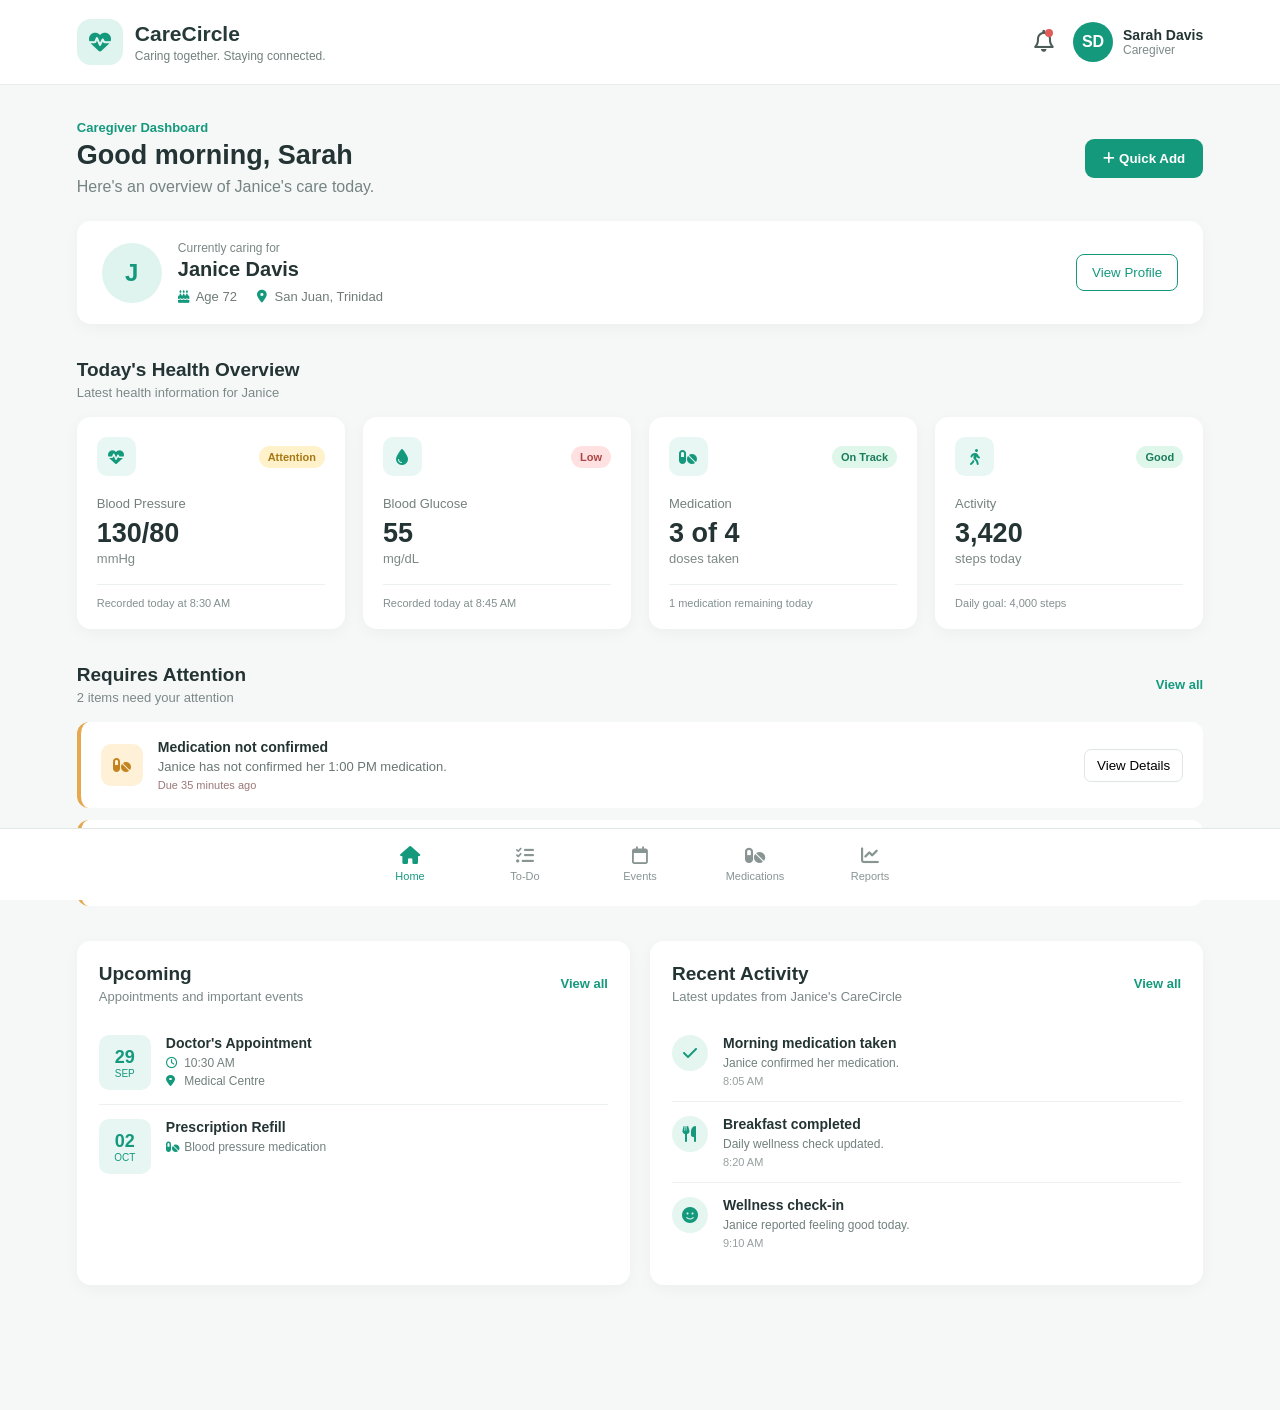
==== public/dashboard.html @ 8e0faa9b "Add CareCircle onboarding and dashboard page structure" ====
<!DOCTYPE html>
<html lang="en">

<head>
    <meta charset="UTF-8">
    <meta name="viewport" content="width=device-width, initial-scale=1.0">

    <title>CareCircle | Caregiver Dashboard</title>

    <link rel="stylesheet" href="style.css">

    <!-- Font Awesome Icons -->
    <link rel="stylesheet"
        href="https://cdnjs.cloudflare.com/ajax/libs/font-awesome/6.5.2/css/all.min.css">
</head>

<body>

    <!-- =========================
         HEADER
    ========================== -->
    <header class="top-header">

        <div class="brand">
            <div class="logo-icon">
                <i class="fa-solid fa-heart-pulse"></i>
            </div>

            <div>
                <h1>CareCircle</h1>
                <p>Caring together. Staying connected.</p>
            </div>
        </div>

        <div class="header-actions">

            <button class="notification-btn">
                <i class="fa-regular fa-bell"></i>
                <span class="notification-dot"></span>
            </button>

            <div class="caregiver-profile">
                <div class="avatar">SD</div>

                <div class="caregiver-text">
                    <strong>Sarah Davis</strong>
                    <span>Caregiver</span>
                </div>
            </div>

        </div>

    </header>


    <!-- =========================
         MAIN CONTENT
    ========================== -->
    <main class="dashboard-container">

        <!-- Welcome Section -->
        <section class="welcome-section">

            <div>
                <p class="small-heading">Caregiver Dashboard</p>

                <h2>Good morning, Sarah</h2>

                <p class="welcome-message">
                    Here's an overview of Janice's care today.
                </p>
            </div>

            <button class="quick-add-btn" id="quickAddBtn">
                <i class="fa-solid fa-plus"></i>
                Quick Add
            </button>

        </section>


        <!-- =========================
             PATIENT PROFILE
        ========================== -->
        <section class="patient-card">

            <div class="patient-information">

                <div class="patient-avatar">
                    J
                </div>

                <div>
                    <p class="label">Currently caring for</p>
                    <h3>Janice Davis</h3>

                    <div class="patient-details">
                        <span>
                            <i class="fa-solid fa-cake-candles"></i>
                            Age 72
                        </span>

                        <span>
                            <i class="fa-solid fa-location-dot"></i>
                            San Juan, Trinidad
                        </span>
                    </div>
                </div>

            </div>

            <button class="view-profile-btn">
                View Profile
            </button>

        </section>


        <!-- =========================
             HEALTH SUMMARY
        ========================== -->
        <section class="section-block">

            <div class="section-heading">
                <div>
                    <h3>Today's Health Overview</h3>
                    <p>Latest health information for Janice</p>
                </div>
            </div>

            <div class="health-grid">

                <!-- Blood Pressure -->
                <article class="health-card">

                    <div class="health-card-header">
                        <div class="icon-box">
                            <i class="fa-solid fa-heart-pulse"></i>
                        </div>

                        <span class="status-badge warning">
                            Attention
                        </span>
                    </div>

                    <p class="card-label">Blood Pressure</p>

                    <h4>130/80</h4>

                    <p class="measurement">
                        mmHg
                    </p>

                    <p class="card-footer">
                        Recorded today at 8:30 AM
                    </p>

                </article>


                <!-- Blood Glucose -->
                <article class="health-card">

                    <div class="health-card-header">
                        <div class="icon-box">
                            <i class="fa-solid fa-droplet"></i>
                        </div>

                        <span class="status-badge danger">
                            Low
                        </span>
                    </div>

                    <p class="card-label">Blood Glucose</p>

                    <h4>55</h4>

                    <p class="measurement">
                        mg/dL
                    </p>

                    <p class="card-footer">
                        Recorded today at 8:45 AM
                    </p>

                </article>


                <!-- Medication -->
                <article class="health-card">

                    <div class="health-card-header">
                        <div class="icon-box">
                            <i class="fa-solid fa-pills"></i>
                        </div>

                        <span class="status-badge success">
                            On Track
                        </span>
                    </div>

                    <p class="card-label">Medication</p>

                    <h4>3 of 4</h4>

                    <p class="measurement">
                        doses taken
                    </p>

                    <p class="card-footer">
                        1 medication remaining today
                    </p>

                </article>


                <!-- Activity -->
                <article class="health-card">

                    <div class="health-card-header">
                        <div class="icon-box">
                            <i class="fa-solid fa-person-walking"></i>
                        </div>

                        <span class="status-badge success">
                            Good
                        </span>
                    </div>

                    <p class="card-label">Activity</p>

                    <h4>3,420</h4>

                    <p class="measurement">
                        steps today
                    </p>

                    <p class="card-footer">
                        Daily goal: 4,000 steps
                    </p>

                </article>

            </div>

        </section>


        <!-- =========================
             ATTENTION SECTION
        ========================== -->
        <section class="section-block">

            <div class="section-heading">

                <div>
                    <h3>Requires Attention</h3>
                    <p>2 items need your attention</p>
                </div>

                <a href="todo.html">View all</a>

            </div>


            <div class="attention-list">

                <article class="attention-item">

                    <div class="attention-icon medication-alert">
                        <i class="fa-solid fa-pills"></i>
                    </div>

                    <div class="attention-content">

                        <h4>Medication not confirmed</h4>

                        <p>
                            Janice has not confirmed her 1:00 PM medication.
                        </p>

                        <span>Due 35 minutes ago</span>

                    </div>

                    <button class="details-btn">
                        View Details
                    </button>

                </article>


                <article class="attention-item">

                    <div class="attention-icon health-alert">
                        <i class="fa-solid fa-heart-pulse"></i>
                    </div>

                    <div class="attention-content">

                        <h4>Health reading requires review</h4>

                        <p>
                            A recent health measurement has been flagged for review.
                        </p>

                        <span>Recorded this morning</span>

                    </div>

                    <button class="details-btn">
                        Review
                    </button>

                </article>

            </div>

        </section>


        <!-- =========================
             TWO COLUMN SECTION
        ========================== -->
        <section class="dashboard-columns">

            <!-- Upcoming -->
            <div class="dashboard-panel">

                <div class="section-heading">

                    <div>
                        <h3>Upcoming</h3>
                        <p>Appointments and important events</p>
                    </div>

                    <a href="events.html">View all</a>

                </div>


                <div class="event">

                    <div class="event-date">
                        <strong>29</strong>
                        <span>SEP</span>
                    </div>

                    <div class="event-information">

                        <h4>Doctor's Appointment</h4>

                        <p>
                            <i class="fa-regular fa-clock"></i>
                            10:30 AM
                        </p>

                        <p>
                            <i class="fa-solid fa-location-dot"></i>
                            Medical Centre
                        </p>

                    </div>

                </div>


                <div class="event">

                    <div class="event-date">
                        <strong>02</strong>
                        <span>OCT</span>
                    </div>

                    <div class="event-information">

                        <h4>Prescription Refill</h4>

                        <p>
                            <i class="fa-solid fa-pills"></i>
                            Blood pressure medication
                        </p>

                    </div>

                </div>

            </div>


            <!-- Recent Activity -->
            <div class="dashboard-panel">

                <div class="section-heading">

                    <div>
                        <h3>Recent Activity</h3>
                        <p>Latest updates from Janice's CareCircle</p>
                    </div>

                    <a href="#">View all</a>

                </div>


                <div class="activity">

                    <div class="activity-icon">
                        <i class="fa-solid fa-check"></i>
                    </div>

                    <div>
                        <h4>Morning medication taken</h4>
                        <p>Janice confirmed her medication.</p>
                        <span>8:05 AM</span>
                    </div>

                </div>


                <div class="activity">

                    <div class="activity-icon">
                        <i class="fa-solid fa-utensils"></i>
                    </div>

                    <div>
                        <h4>Breakfast completed</h4>
                        <p>Daily wellness check updated.</p>
                        <span>8:20 AM</span>
                    </div>

                </div>


                <div class="activity">

                    <div class="activity-icon">
                        <i class="fa-solid fa-face-smile"></i>
                    </div>

                    <div>
                        <h4>Wellness check-in</h4>
                        <p>Janice reported feeling good today.</p>
                        <span>9:10 AM</span>
                    </div>

                </div>

            </div>

        </section>

    </main>


    <!-- =========================
         BOTTOM NAVIGATION
    ========================== -->
    <nav class="bottom-nav">

        <a href="index.html" class="active">
            <i class="fa-solid fa-house"></i>
            <span>Home</span>
        </a>

        <a href="todo.html">
            <i class="fa-solid fa-list-check"></i>
            <span>To-Do</span>
        </a>

        <a href="events.html">
            <i class="fa-regular fa-calendar"></i>
            <span>Events</span>
        </a>

        <a href="medications.html">
            <i class="fa-solid fa-pills"></i>
            <span>Medications</span>
        </a>

        <a href="reports.html">
            <i class="fa-solid fa-chart-line"></i>
            <span>Reports</span>
        </a>

    </nav>


    <script src="script.js"></script>

</body>

</html>
---- public/style.css ----
/* =========================
   GLOBAL
========================= */

* {
    margin: 0;
    padding: 0;
    box-sizing: border-box;
}

body {
    font-family: Arial, Helvetica, sans-serif;
    background: #f6f8f8;
    color: #243333;
    padding-bottom: 90px;
}

button,
a {
    font-family: inherit;
}

a {
    text-decoration: none;
}


/* =========================
   HEADER
========================= */

.top-header {
    background: white;
    border-bottom: 1px solid #e6ebeb;

    min-height: 85px;

    display: flex;
    justify-content: space-between;
    align-items: center;

    padding: 15px 6%;
}

.brand {
    display: flex;
    align-items: center;
    gap: 12px;
}

.logo-icon {
    width: 46px;
    height: 46px;

    border-radius: 14px;

    background: #dff4ef;
    color: #15997d;

    display: flex;
    align-items: center;
    justify-content: center;

    font-size: 22px;
}

.brand h1 {
    font-size: 21px;
    color: #263b39;
}

.brand p {
    color: #71807e;
    font-size: 12px;
    margin-top: 3px;
}

.header-actions {
    display: flex;
    align-items: center;
    gap: 20px;
}

.notification-btn {
    position: relative;

    border: none;
    background: transparent;

    font-size: 22px;
    color: #4d5b59;

    cursor: pointer;
}

.notification-dot {
    width: 8px;
    height: 8px;

    background: #e25b5b;

    border-radius: 50%;

    position: absolute;
    top: 0;
    right: 0;
}

.caregiver-profile {
    display: flex;
    align-items: center;
    gap: 10px;
}

.avatar {
    width: 40px;
    height: 40px;

    border-radius: 50%;

    background: #15997d;
    color: white;

    display: flex;
    justify-content: center;
    align-items: center;

    font-weight: bold;
}

.caregiver-text {
    display: flex;
    flex-direction: column;
}

.caregiver-text strong {
    font-size: 14px;
}

.caregiver-text span {
    font-size: 12px;
    color: #7c8a88;
}


/* =========================
   DASHBOARD
========================= */

.dashboard-container {
    width: 88%;
    max-width: 1200px;

    margin: 35px auto;
}

.welcome-section {
    display: flex;
    justify-content: space-between;
    align-items: center;

    margin-bottom: 25px;
}

.small-heading {
    color: #15997d;
    font-size: 13px;
    font-weight: bold;

    margin-bottom: 5px;
}

.welcome-section h2 {
    font-size: 27px;
    margin-bottom: 7px;
}

.welcome-message {
    color: #758381;
}

.quick-add-btn {
    border: none;

    background: #15997d;
    color: white;

    padding: 12px 18px;

    border-radius: 9px;

    font-weight: bold;

    cursor: pointer;
}

.quick-add-btn:hover {
    opacity: 0.9;
}


/* =========================
   PATIENT CARD
========================= */

.patient-card {
    background: white;

    padding: 20px 25px;

    border-radius: 14px;

    display: flex;
    justify-content: space-between;
    align-items: center;

    box-shadow: 0 4px 16px rgba(0, 0, 0, 0.04);

    margin-bottom: 35px;
}

.patient-information {
    display: flex;
    align-items: center;
    gap: 16px;
}

.patient-avatar {
    width: 60px;
    height: 60px;

    border-radius: 50%;

    background: #dff4ef;
    color: #15997d;

    display: flex;
    justify-content: center;
    align-items: center;

    font-size: 24px;
    font-weight: bold;
}

.label {
    color: #7a8886;
    font-size: 12px;
}

.patient-card h3 {
    font-size: 20px;
    margin: 3px 0 8px;
}

.patient-details {
    display: flex;
    gap: 20px;

    color: #6e7b79;
    font-size: 13px;
}

.patient-details i {
    color: #15997d;
    margin-right: 4px;
}

.view-profile-btn {
    border: 1px solid #15997d;
    background: white;
    color: #15997d;

    padding: 10px 15px;

    border-radius: 8px;

    cursor: pointer;
}


/* =========================
   SECTIONS
========================= */

.section-block {
    margin-bottom: 35px;
}

.section-heading {
    display: flex;
    justify-content: space-between;
    align-items: center;

    margin-bottom: 17px;
}

.section-heading h3 {
    font-size: 19px;
}

.section-heading p {
    color: #7b8887;
    font-size: 13px;

    margin-top: 4px;
}

.section-heading a {
    color: #15997d;
    font-size: 13px;
    font-weight: bold;
}


/* =========================
   HEALTH CARDS
========================= */

.health-grid {
    display: grid;
    grid-template-columns: repeat(4, 1fr);

    gap: 18px;
}

.health-card {
    background: white;

    border-radius: 14px;

    padding: 20px;

    box-shadow: 0 4px 16px rgba(0, 0, 0, 0.04);
}

.health-card-header {
    display: flex;
    justify-content: space-between;
    align-items: center;

    margin-bottom: 20px;
}

.icon-box {
    width: 39px;
    height: 39px;

    border-radius: 10px;

    display: flex;
    align-items: center;
    justify-content: center;

    background: #e8f7f3;
    color: #15997d;
}

.status-badge {
    font-size: 11px;
    font-weight: bold;

    border-radius: 50px;

    padding: 5px 9px;
}

.status-badge.success {
    color: #197c5a;
    background: #dff6eb;
}

.status-badge.warning {
    color: #a77813;
    background: #fff1c9;
}

.status-badge.danger {
    color: #ad4444;
    background: #ffe1e1;
}

.card-label {
    color: #73807e;
    font-size: 13px;
}

.health-card h4 {
    font-size: 27px;
    margin-top: 7px;
}

.measurement {
    font-size: 13px;
    color: #7c8987;
    margin-top: 2px;
}

.card-footer {
    border-top: 1px solid #edf0f0;

    margin-top: 18px;
    padding-top: 12px;

    font-size: 11px;
    color: #82908e;
}


/* =========================
   ATTENTION
========================= */

.attention-list {
    display: flex;
    flex-direction: column;
    gap: 12px;
}

.attention-item {
    background: white;

    padding: 17px 20px;

    border-radius: 12px;

    display: flex;
    align-items: center;

    gap: 15px;

    border-left: 4px solid #e6a84e;
}

.attention-icon {
    min-width: 42px;
    height: 42px;

    border-radius: 10px;

    display: flex;
    align-items: center;
    justify-content: center;
}

.medication-alert {
    background: #fff1d7;
    color: #c38420;
}

.health-alert {
    background: #ffe0e0;
    color: #ce5858;
}

.attention-content {
    flex: 1;
}

.attention-content h4 {
    font-size: 14px;
    margin-bottom: 4px;
}

.attention-content p {
    color: #687674;
    font-size: 13px;
}

.attention-content span {
    display: block;

    margin-top: 5px;

    color: #9b7777;
    font-size: 11px;
}

.details-btn {
    border: 1px solid #dfe5e4;

    background: white;

    padding: 8px 12px;

    border-radius: 7px;

    cursor: pointer;
}


/* =========================
   LOWER PANELS
========================= */

.dashboard-columns {
    display: grid;
    grid-template-columns: 1fr 1fr;

    gap: 20px;
}

.dashboard-panel {
    background: white;

    padding: 22px;

    border-radius: 14px;

    box-shadow: 0 4px 16px rgba(0, 0, 0, 0.04);
}

.event,
.activity {
    display: flex;
    gap: 15px;

    padding: 14px 0;

    border-bottom: 1px solid #edf0f0;
}

.event:last-child,
.activity:last-child {
    border-bottom: none;
}

.event-date {
    width: 52px;
    height: 55px;

    border-radius: 10px;

    background: #e7f6f2;
    color: #15997d;

    display: flex;
    flex-direction: column;
    align-items: center;
    justify-content: center;

    flex-shrink: 0;
}

.event-date strong {
    font-size: 18px;
}

.event-date span {
    font-size: 10px;
}

.event-information h4,
.activity h4 {
    font-size: 14px;
    margin-bottom: 5px;
}

.event-information p,
.activity p {
    color: #71807e;
    font-size: 12px;
    margin-top: 4px;
}

.event-information i {
    width: 15px;
    color: #15997d;
}

.activity-icon {
    width: 36px;
    height: 36px;

    border-radius: 50%;

    display: flex;
    justify-content: center;
    align-items: center;

    background: #e5f6f1;
    color: #15997d;

    flex-shrink: 0;
}

.activity span {
    display: block;

    font-size: 11px;

    margin-top: 5px;

    color: #96a09f;
}


/* =========================
   BOTTOM NAVIGATION
========================= */

.bottom-nav {
    position: fixed;

    bottom: 0;
    left: 0;

    width: 100%;

    height: 72px;

    background: white;

    display: flex;
    justify-content: center;

    gap: 50px;

    border-top: 1px solid #e2e8e7;

    z-index: 100;
}

.bottom-nav a {
    color: #899593;

    min-width: 65px;

    display: flex;
    flex-direction: column;
    align-items: center;
    justify-content: center;

    gap: 5px;

    font-size: 11px;
}

.bottom-nav a i {
    font-size: 18px;
}

.bottom-nav a.active {
    color: #15997d;
}


/* =========================
   RESPONSIVE DESIGN
========================= */

@media (max-width: 900px) {

    .health-grid {
        grid-template-columns: repeat(2, 1fr);
    }

    .dashboard-columns {
        grid-template-columns: 1fr;
    }

}


@media (max-width: 600px) {

    .dashboard-container {
        width: 92%;
    }

    .caregiver-text {
        display: none;
    }

    .brand p {
        display: none;
    }

    .welcome-section {
        align-items: flex-start;
        gap: 15px;
    }

    .welcome-section h2 {
        font-size: 22px;
    }

    .quick-add-btn {
        font-size: 12px;
    }

    .health-grid {
        grid-template-columns: 1fr;
    }

    .patient-card {
        align-items: flex-start;
        gap: 15px;
    }

    .patient-details {
        flex-direction: column;
        gap: 4px;
    }

    .view-profile-btn {
        display: none;
    }

    .attention-item {
        align-items: flex-start;
    }

    .details-btn {
        display: none;
    }

    .bottom-nav {
        gap: 4px;
        justify-content: space-around;
    }

}
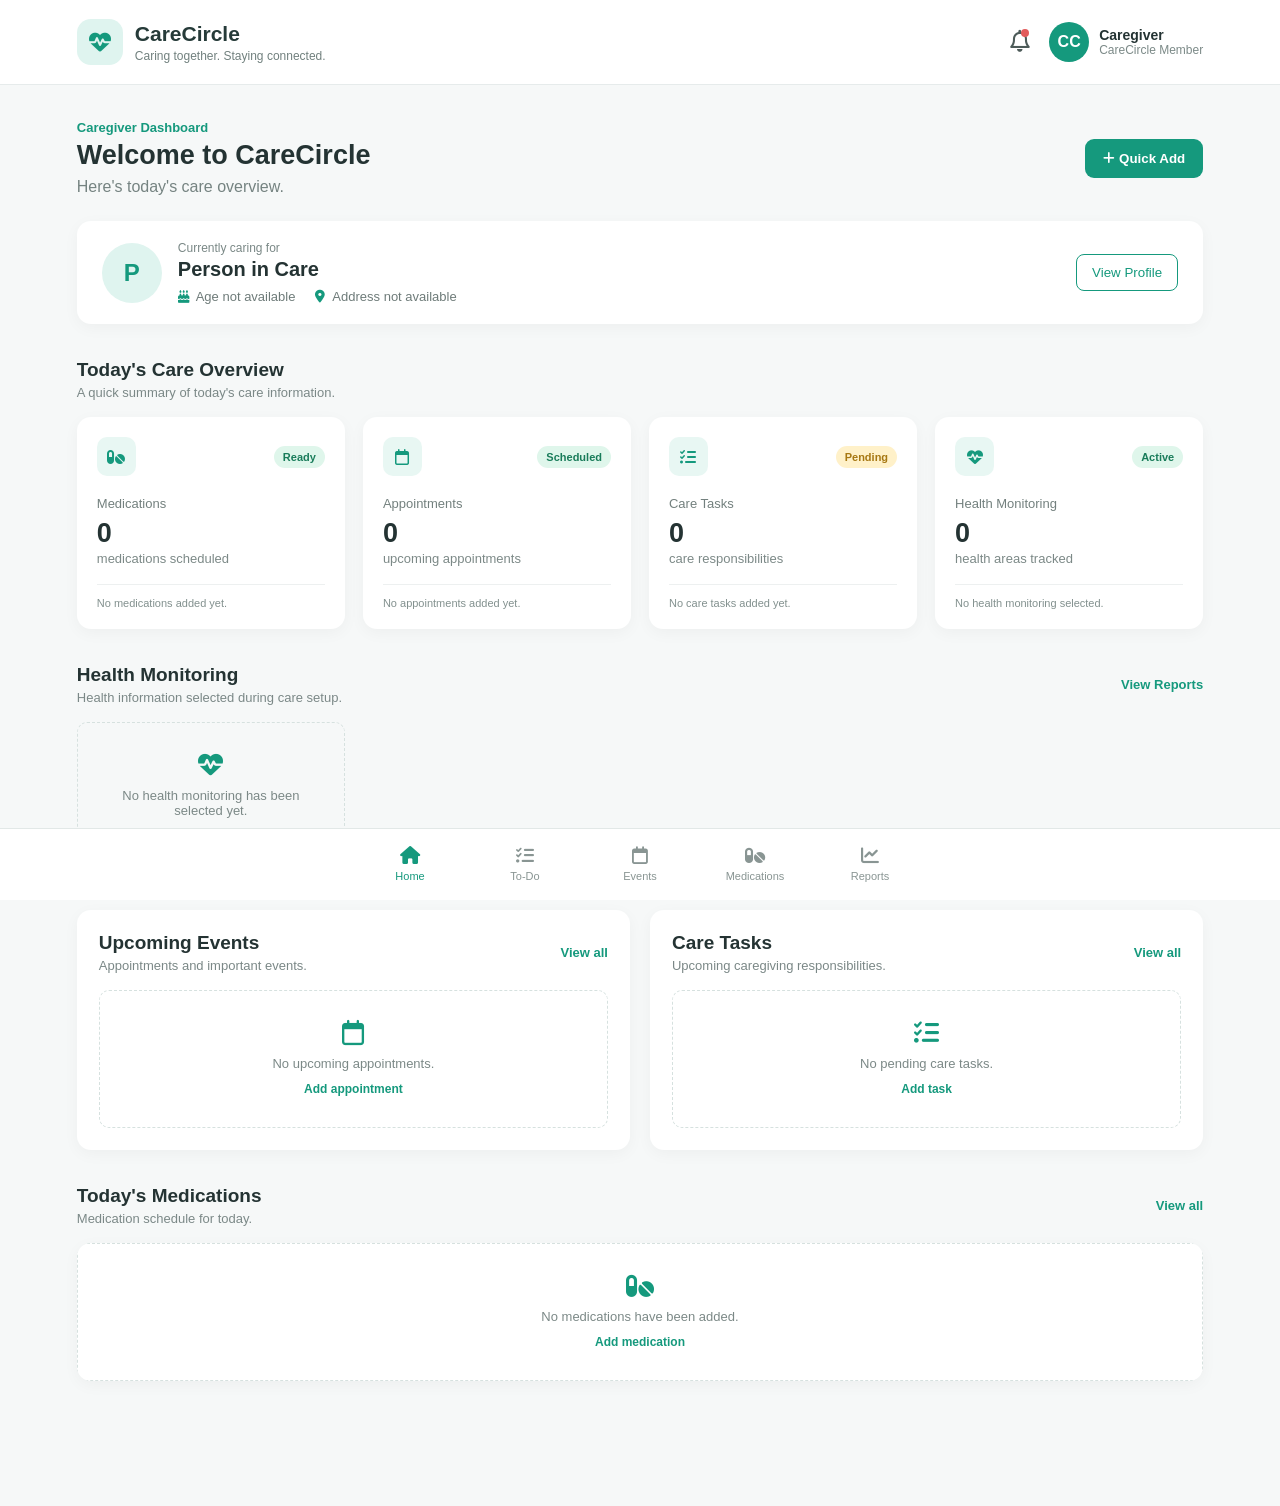
==== commit 188eef64: "Working CareCircle onboarding and dynamic dashboard" ====
--- a/public/dashboard.html
+++ b/public/dashboard.html
@@ -5,23 +5,25 @@
     <meta charset="UTF-8">
     <meta name="viewport" content="width=device-width, initial-scale=1.0">
 
-    <title>CareCircle | Caregiver Dashboard</title>
+    <title>CareCircle | Dashboard</title>
 
     <link rel="stylesheet" href="style.css">
 
-    <!-- Font Awesome Icons -->
     <link rel="stylesheet"
         href="https://cdnjs.cloudflare.com/ajax/libs/font-awesome/6.5.2/css/all.min.css">
 </head>
 
+
 <body>
 
-    <!-- =========================
+    <!-- ======================================
          HEADER
-    ========================== -->
+    ======================================= -->
+
     <header class="top-header">
 
         <div class="brand">
+
             <div class="logo-icon">
                 <i class="fa-solid fa-heart-pulse"></i>
             </div>
@@ -30,7 +32,9 @@
                 <h1>CareCircle</h1>
                 <p>Caring together. Staying connected.</p>
             </div>
+
         </div>
+
 
         <div class="header-actions">
 
@@ -39,13 +43,27 @@
                 <span class="notification-dot"></span>
             </button>
 
+
             <div class="caregiver-profile">
-                <div class="avatar">SD</div>
+
+                <div
+                    class="avatar"
+                    id="caregiverInitials">
+                    CC
+                </div>
 
                 <div class="caregiver-text">
-                    <strong>Sarah Davis</strong>
-                    <span>Caregiver</span>
-                </div>
+
+                    <strong id="headerCaregiverName">
+                        Caregiver
+                    </strong>
+
+                    <span id="headerRelationship">
+                        CareCircle Member
+                    </span>
+
+                </div>
+
             </div>
 
         </div>
@@ -53,440 +71,509 @@
     </header>
 
 
-    <!-- =========================
-         MAIN CONTENT
-    ========================== -->
+
+    <!-- ======================================
+         DASHBOARD
+    ======================================= -->
+
     <main class="dashboard-container">
 
-        <!-- Welcome Section -->
+
+        <!-- WELCOME -->
+
         <section class="welcome-section">
 
             <div>
-                <p class="small-heading">Caregiver Dashboard</p>
-
-                <h2>Good morning, Sarah</h2>
-
-                <p class="welcome-message">
-                    Here's an overview of Janice's care today.
+
+                <p class="small-heading">
+                    Caregiver Dashboard
                 </p>
-            </div>
-
-            <button class="quick-add-btn" id="quickAddBtn">
+
+                <h2 id="dashboardGreeting">
+                    Welcome to CareCircle
+                </h2>
+
+                <p
+                    class="welcome-message"
+                    id="dashboardMessage">
+                    Here's today's care overview.
+                </p>
+
+            </div>
+
+
+            <button
+                class="quick-add-btn"
+                id="quickAddBtn">
+
                 <i class="fa-solid fa-plus"></i>
                 Quick Add
+
             </button>
 
         </section>
 
 
-        <!-- =========================
-             PATIENT PROFILE
-        ========================== -->
+
+        <!-- ======================================
+             PERSON IN CARE
+        ======================================= -->
+
         <section class="patient-card">
 
             <div class="patient-information">
 
-                <div class="patient-avatar">
-                    J
-                </div>
+                <div
+                    class="patient-avatar"
+                    id="patientInitial">
+                    P
+                </div>
+
 
                 <div>
-                    <p class="label">Currently caring for</p>
-                    <h3>Janice Davis</h3>
+
+                    <p class="label">
+                        Currently caring for
+                    </p>
+
+                    <h3 id="dashboardPatientName">
+                        Person in Care
+                    </h3>
+
 
                     <div class="patient-details">
+
                         <span>
                             <i class="fa-solid fa-cake-candles"></i>
-                            Age 72
+
+                            <span id="patientAge">
+                                Age not available
+                            </span>
                         </span>
+
 
                         <span>
                             <i class="fa-solid fa-location-dot"></i>
-                            San Juan, Trinidad
+
+                            <span id="patientAddress">
+                                Address not available
+                            </span>
                         </span>
-                    </div>
-                </div>
-
-            </div>
-
-            <button class="view-profile-btn">
+
+                    </div>
+
+                </div>
+
+            </div>
+
+
+            <button
+                class="view-profile-btn"
+                id="viewPatientProfile">
+
                 View Profile
+
             </button>
 
         </section>
 
 
-        <!-- =========================
-             HEALTH SUMMARY
-        ========================== -->
+
+        <!-- ======================================
+             SUMMARY CARDS
+        ======================================= -->
+
         <section class="section-block">
 
             <div class="section-heading">
+
                 <div>
-                    <h3>Today's Health Overview</h3>
-                    <p>Latest health information for Janice</p>
-                </div>
-            </div>
+                    <h3>Today's Care Overview</h3>
+                    <p>
+                        A quick summary of today's care information.
+                    </p>
+                </div>
+
+            </div>
+
 
             <div class="health-grid">
 
-                <!-- Blood Pressure -->
+
+                <!-- MEDICATIONS -->
+
                 <article class="health-card">
 
                     <div class="health-card-header">
+
+                        <div class="icon-box">
+                            <i class="fa-solid fa-pills"></i>
+                        </div>
+
+                        <span
+                            class="status-badge success"
+                            id="medicationStatusBadge">
+                            Ready
+                        </span>
+
+                    </div>
+
+                    <p class="card-label">
+                        Medications
+                    </p>
+
+                    <h4 id="medicationCount">
+                        0
+                    </h4>
+
+                    <p class="measurement">
+                        medications scheduled
+                    </p>
+
+                    <p
+                        class="card-footer"
+                        id="medicationSummary">
+                        No medications added yet.
+                    </p>
+
+                </article>
+
+
+
+                <!-- APPOINTMENTS -->
+
+                <article class="health-card">
+
+                    <div class="health-card-header">
+
+                        <div class="icon-box">
+                            <i class="fa-regular fa-calendar"></i>
+                        </div>
+
+                        <span class="status-badge success">
+                            Scheduled
+                        </span>
+
+                    </div>
+
+                    <p class="card-label">
+                        Appointments
+                    </p>
+
+                    <h4 id="appointmentCount">
+                        0
+                    </h4>
+
+                    <p class="measurement">
+                        upcoming appointments
+                    </p>
+
+                    <p
+                        class="card-footer"
+                        id="appointmentSummary">
+                        No appointments added yet.
+                    </p>
+
+                </article>
+
+
+
+                <!-- CARE TASKS -->
+
+                <article class="health-card">
+
+                    <div class="health-card-header">
+
+                        <div class="icon-box">
+                            <i class="fa-solid fa-list-check"></i>
+                        </div>
+
+                        <span
+                            class="status-badge warning"
+                            id="taskStatusBadge">
+                            Pending
+                        </span>
+
+                    </div>
+
+                    <p class="card-label">
+                        Care Tasks
+                    </p>
+
+                    <h4 id="taskCount">
+                        0
+                    </h4>
+
+                    <p class="measurement">
+                        care responsibilities
+                    </p>
+
+                    <p
+                        class="card-footer"
+                        id="taskSummary">
+                        No care tasks added yet.
+                    </p>
+
+                </article>
+
+
+
+                <!-- HEALTH MONITORING -->
+
+                <article class="health-card">
+
+                    <div class="health-card-header">
+
                         <div class="icon-box">
                             <i class="fa-solid fa-heart-pulse"></i>
                         </div>
 
-                        <span class="status-badge warning">
-                            Attention
+                        <span class="status-badge success">
+                            Active
                         </span>
-                    </div>
-
-                    <p class="card-label">Blood Pressure</p>
-
-                    <h4>130/80</h4>
+
+                    </div>
+
+                    <p class="card-label">
+                        Health Monitoring
+                    </p>
+
+                    <h4 id="healthMetricCount">
+                        0
+                    </h4>
 
                     <p class="measurement">
-                        mmHg
-                    </p>
-
-                    <p class="card-footer">
-                        Recorded today at 8:30 AM
+                        health areas tracked
+                    </p>
+
+                    <p
+                        class="card-footer"
+                        id="healthMetricSummary">
+                        No monitoring selected.
                     </p>
 
                 </article>
 
-
-                <!-- Blood Glucose -->
-                <article class="health-card">
-
-                    <div class="health-card-header">
-                        <div class="icon-box">
-                            <i class="fa-solid fa-droplet"></i>
-                        </div>
-
-                        <span class="status-badge danger">
-                            Low
-                        </span>
-                    </div>
-
-                    <p class="card-label">Blood Glucose</p>
-
-                    <h4>55</h4>
-
-                    <p class="measurement">
-                        mg/dL
-                    </p>
-
-                    <p class="card-footer">
-                        Recorded today at 8:45 AM
-                    </p>
-
-                </article>
-
-
-                <!-- Medication -->
-                <article class="health-card">
-
-                    <div class="health-card-header">
-                        <div class="icon-box">
-                            <i class="fa-solid fa-pills"></i>
-                        </div>
-
-                        <span class="status-badge success">
-                            On Track
-                        </span>
-                    </div>
-
-                    <p class="card-label">Medication</p>
-
-                    <h4>3 of 4</h4>
-
-                    <p class="measurement">
-                        doses taken
-                    </p>
-
-                    <p class="card-footer">
-                        1 medication remaining today
-                    </p>
-
-                </article>
-
-
-                <!-- Activity -->
-                <article class="health-card">
-
-                    <div class="health-card-header">
-                        <div class="icon-box">
-                            <i class="fa-solid fa-person-walking"></i>
-                        </div>
-
-                        <span class="status-badge success">
-                            Good
-                        </span>
-                    </div>
-
-                    <p class="card-label">Activity</p>
-
-                    <h4>3,420</h4>
-
-                    <p class="measurement">
-                        steps today
-                    </p>
-
-                    <p class="card-footer">
-                        Daily goal: 4,000 steps
-                    </p>
-
-                </article>
-
             </div>
 
         </section>
 
 
-        <!-- =========================
-             ATTENTION SECTION
-        ========================== -->
+
+        <!-- ======================================
+             HEALTH MONITORING CARDS
+        ======================================= -->
+
         <section class="section-block">
 
             <div class="section-heading">
 
                 <div>
-                    <h3>Requires Attention</h3>
-                    <p>2 items need your attention</p>
-                </div>
-
-                <a href="todo.html">View all</a>
-
-            </div>
-
-
-            <div class="attention-list">
-
-                <article class="attention-item">
-
-                    <div class="attention-icon medication-alert">
-                        <i class="fa-solid fa-pills"></i>
-                    </div>
-
-                    <div class="attention-content">
-
-                        <h4>Medication not confirmed</h4>
+                    <h3>Health Monitoring</h3>
+
+                    <p>
+                        Health information selected during care setup.
+                    </p>
+                </div>
+
+                <a href="reports.html">
+                    View Reports
+                </a>
+
+            </div>
+
+
+            <div
+                class="health-grid"
+                id="healthMonitoringCards">
+
+                <!-- Created using JavaScript -->
+
+            </div>
+
+        </section>
+
+
+
+        <!-- ======================================
+             UPCOMING + TASKS
+        ======================================= -->
+
+        <section class="dashboard-columns">
+
+
+            <!-- UPCOMING APPOINTMENTS -->
+
+            <div class="dashboard-panel">
+
+                <div class="section-heading">
+
+                    <div>
+                        <h3>Upcoming Events</h3>
 
                         <p>
-                            Janice has not confirmed her 1:00 PM medication.
+                            Appointments and important events.
                         </p>
-
-                        <span>Due 35 minutes ago</span>
-
-                    </div>
-
-                    <button class="details-btn">
-                        View Details
-                    </button>
-
-                </article>
-
-
-                <article class="attention-item">
-
-                    <div class="attention-icon health-alert">
-                        <i class="fa-solid fa-heart-pulse"></i>
-                    </div>
-
-                    <div class="attention-content">
-
-                        <h4>Health reading requires review</h4>
+                    </div>
+
+
+                    <a href="events.html">
+                        View all
+                    </a>
+
+                </div>
+
+
+                <div id="dashboardAppointments">
+
+                    <!-- Generated by JavaScript -->
+
+                </div>
+
+            </div>
+
+
+
+            <!-- CARE TASKS -->
+
+            <div class="dashboard-panel">
+
+                <div class="section-heading">
+
+                    <div>
+                        <h3>Care Tasks</h3>
 
                         <p>
-                            A recent health measurement has been flagged for review.
+                            Upcoming caregiving responsibilities.
                         </p>
-
-                        <span>Recorded this morning</span>
-
-                    </div>
-
-                    <button class="details-btn">
-                        Review
-                    </button>
-
-                </article>
+                    </div>
+
+
+                    <a href="todo.html">
+                        View all
+                    </a>
+
+                </div>
+
+
+                <div id="dashboardTasks">
+
+                    <!-- Generated by JavaScript -->
+
+                </div>
 
             </div>
 
         </section>
 
 
-        <!-- =========================
-             TWO COLUMN SECTION
-        ========================== -->
-        <section class="dashboard-columns">
-
-            <!-- Upcoming -->
-            <div class="dashboard-panel">
-
-                <div class="section-heading">
-
-                    <div>
-                        <h3>Upcoming</h3>
-                        <p>Appointments and important events</p>
-                    </div>
-
-                    <a href="events.html">View all</a>
-
-                </div>
-
-
-                <div class="event">
-
-                    <div class="event-date">
-                        <strong>29</strong>
-                        <span>SEP</span>
-                    </div>
-
-                    <div class="event-information">
-
-                        <h4>Doctor's Appointment</h4>
-
-                        <p>
-                            <i class="fa-regular fa-clock"></i>
-                            10:30 AM
-                        </p>
-
-                        <p>
-                            <i class="fa-solid fa-location-dot"></i>
-                            Medical Centre
-                        </p>
-
-                    </div>
-
-                </div>
-
-
-                <div class="event">
-
-                    <div class="event-date">
-                        <strong>02</strong>
-                        <span>OCT</span>
-                    </div>
-
-                    <div class="event-information">
-
-                        <h4>Prescription Refill</h4>
-
-                        <p>
-                            <i class="fa-solid fa-pills"></i>
-                            Blood pressure medication
-                        </p>
-
-                    </div>
-
-                </div>
-
-            </div>
-
-
-            <!-- Recent Activity -->
-            <div class="dashboard-panel">
-
-                <div class="section-heading">
-
-                    <div>
-                        <h3>Recent Activity</h3>
-                        <p>Latest updates from Janice's CareCircle</p>
-                    </div>
-
-                    <a href="#">View all</a>
-
-                </div>
-
-
-                <div class="activity">
-
-                    <div class="activity-icon">
-                        <i class="fa-solid fa-check"></i>
-                    </div>
-
-                    <div>
-                        <h4>Morning medication taken</h4>
-                        <p>Janice confirmed her medication.</p>
-                        <span>8:05 AM</span>
-                    </div>
-
-                </div>
-
-
-                <div class="activity">
-
-                    <div class="activity-icon">
-                        <i class="fa-solid fa-utensils"></i>
-                    </div>
-
-                    <div>
-                        <h4>Breakfast completed</h4>
-                        <p>Daily wellness check updated.</p>
-                        <span>8:20 AM</span>
-                    </div>
-
-                </div>
-
-
-                <div class="activity">
-
-                    <div class="activity-icon">
-                        <i class="fa-solid fa-face-smile"></i>
-                    </div>
-
-                    <div>
-                        <h4>Wellness check-in</h4>
-                        <p>Janice reported feeling good today.</p>
-                        <span>9:10 AM</span>
-                    </div>
-
-                </div>
+
+        <!-- ======================================
+             MEDICATIONS
+        ======================================= -->
+
+        <section class="section-block dashboard-medication-section">
+
+            <div class="section-heading">
+
+                <div>
+                    <h3>Today's Medications</h3>
+
+                    <p>
+                        Medication schedule for today.
+                    </p>
+                </div>
+
+
+                <a href="medications.html">
+                    View all
+                </a>
+
+            </div>
+
+
+            <div
+                class="dashboard-medication-list"
+                id="dashboardMedicationList">
+
+                <!-- Generated through JavaScript -->
 
             </div>
 
         </section>
 
+
+
     </main>
 
 
-    <!-- =========================
-         BOTTOM NAVIGATION
-    ========================== -->
+
+    <!-- ======================================
+         NAVIGATION
+    ======================================= -->
+
     <nav class="bottom-nav">
 
-        <a href="index.html" class="active">
+        <a
+            href="dashboard.html"
+            class="active">
+
             <i class="fa-solid fa-house"></i>
-            <span>Home</span>
+
+            <span>
+                Home
+            </span>
+
         </a>
 
+
         <a href="todo.html">
+
             <i class="fa-solid fa-list-check"></i>
-            <span>To-Do</span>
+
+            <span>
+                To-Do
+            </span>
+
         </a>
 
+
         <a href="events.html">
+
             <i class="fa-regular fa-calendar"></i>
-            <span>Events</span>
+
+            <span>
+                Events
+            </span>
+
         </a>
 
+
         <a href="medications.html">
+
             <i class="fa-solid fa-pills"></i>
-            <span>Medications</span>
+
+            <span>
+                Medications
+            </span>
+
         </a>
 
+
         <a href="reports.html">
+
             <i class="fa-solid fa-chart-line"></i>
-            <span>Reports</span>
+
+            <span>
+                Reports
+            </span>
+
         </a>
 
     </nav>
 
 
+
     <script src="script.js"></script>
 
 </body>
--- a/public/style.css
+++ b/public/style.css
@@ -719,4 +719,930 @@
         justify-content: space-around;
     }
 
+}
+/* =========================================
+   ACCOUNT / ONBOARDING SETUP
+========================================= */
+
+.setup-body {
+    min-height: 100vh;
+    background: #f4f8f7;
+    padding: 0;
+}
+
+.setup-container {
+    width: 92%;
+    max-width: 750px;
+
+    margin: 0 auto;
+
+    padding: 45px 0 80px;
+}
+
+.setup-logo {
+    display: flex;
+    justify-content: center;
+    align-items: center;
+
+    gap: 12px;
+
+    margin-bottom: 40px;
+}
+
+.setup-logo h1 {
+    font-size: 24px;
+    color: #263b39;
+}
+
+.setup-logo p {
+    font-size: 12px;
+    color: #71807e;
+}
+
+
+/* Progress */
+
+.setup-progress {
+    display: flex;
+    align-items: flex-start;
+    justify-content: center;
+
+    margin-bottom: 35px;
+}
+
+.progress-step {
+    text-align: center;
+    width: 100px;
+}
+
+.progress-step span {
+    width: 34px;
+    height: 34px;
+
+    display: flex;
+
+    margin: 0 auto 7px;
+
+    align-items: center;
+    justify-content: center;
+
+    border-radius: 50%;
+
+    background: #dfe8e6;
+    color: #758381;
+
+    font-weight: bold;
+}
+
+.progress-step.active span {
+    background: #15997d;
+    color: white;
+}
+
+.progress-step p {
+    font-size: 11px;
+    color: #71807e;
+}
+
+.progress-line {
+    width: 80px;
+    height: 2px;
+
+    background: #dfe8e6;
+
+    margin-top: 17px;
+}
+
+
+/* Setup form */
+
+.setup-card {
+    background: white;
+
+    padding: 35px;
+
+    border-radius: 18px;
+
+    box-shadow: 0 8px 30px rgba(0, 0, 0, 0.05);
+}
+
+.setup-heading {
+    margin-bottom: 30px;
+}
+
+.setup-heading h2 {
+    font-size: 25px;
+
+    margin-bottom: 8px;
+
+    color: #263b39;
+}
+
+.setup-heading > p:last-child {
+    color: #71807e;
+    font-size: 14px;
+    line-height: 1.6;
+}
+
+
+/* Forms */
+
+.form-row {
+    display: grid;
+
+    grid-template-columns: 1fr 1fr;
+
+    gap: 18px;
+}
+
+.form-group {
+    margin-bottom: 20px;
+}
+
+.form-group label {
+    display: block;
+
+    margin-bottom: 7px;
+
+    font-size: 13px;
+    font-weight: bold;
+
+    color: #465957;
+}
+
+.form-group input,
+.form-group select {
+    width: 100%;
+
+    padding: 13px 14px;
+
+    border: 1px solid #d9e2e0;
+
+    border-radius: 9px;
+
+    font-size: 14px;
+
+    outline: none;
+
+    background: white;
+}
+
+.form-group input:focus,
+.form-group select:focus {
+    border-color: #15997d;
+
+    box-shadow: 0 0 0 3px rgba(21, 153, 125, 0.08);
+}
+
+.setup-next-btn {
+    width: 100%;
+
+    border: none;
+
+    background: #15997d;
+    color: white;
+
+    padding: 14px;
+
+    border-radius: 9px;
+
+    font-size: 14px;
+    font-weight: bold;
+
+    cursor: pointer;
+
+    display: flex;
+    align-items: center;
+    justify-content: center;
+
+    gap: 8px;
+}
+
+.setup-next-btn:hover {
+    opacity: 0.92;
+}
+
+
+@media (max-width: 600px) {
+
+    .form-row {
+        grid-template-columns: 1fr;
+        gap: 0;
+    }
+
+    .setup-card {
+        padding: 25px 20px;
+    }
+
+    .progress-line {
+        width: 35px;
+    }
+
+}
+/* =========================================
+   PERSON IN CARE SETUP
+========================================= */
+
+.optional-label {
+    font-weight: normal;
+    color: #8a9795;
+    font-size: 11px;
+}
+
+.form-group textarea {
+    width: 100%;
+
+    padding: 13px 14px;
+
+    border: 1px solid #d9e2e0;
+
+    border-radius: 9px;
+
+    font-family: inherit;
+    font-size: 14px;
+
+    resize: vertical;
+
+    outline: none;
+}
+
+.form-group textarea:focus {
+    border-color: #15997d;
+
+    box-shadow:
+        0 0 0 3px rgba(21, 153, 125, 0.08);
+}
+
+.field-help {
+    margin-top: 6px;
+
+    font-size: 11px;
+
+    color: #899593;
+}
+
+
+/* Completed setup step */
+
+.progress-step.completed span {
+    background: #15997d;
+    color: white;
+}
+
+.completed-line {
+    background: #15997d;
+}
+
+
+/* Divider */
+
+.form-divider {
+    margin: 30px 0 20px;
+
+    padding-top: 25px;
+
+    border-top: 1px solid #e6eceb;
+}
+
+.form-divider h3 {
+    color: #304442;
+
+    font-size: 16px;
+
+    margin-bottom: 5px;
+}
+
+.form-divider h3 i {
+    color: #15997d;
+
+    margin-right: 7px;
+}
+
+.form-divider p {
+    color: #7b8987;
+
+    font-size: 12px;
+}
+
+
+/* Back + Continue */
+
+.setup-buttons {
+    display: grid;
+
+    grid-template-columns: 140px 1fr;
+
+    gap: 12px;
+
+    margin-top: 10px;
+}
+
+.setup-back-btn {
+    border: 1px solid #ccd8d6;
+
+    background: white;
+    color: #516360;
+
+    border-radius: 9px;
+
+    display: flex;
+
+    align-items: center;
+    justify-content: center;
+
+    gap: 8px;
+
+    font-size: 14px;
+    font-weight: bold;
+}
+
+.setup-back-btn:hover {
+    background: #f4f7f6;
+}
+
+
+@media (max-width: 600px) {
+
+    .setup-buttons {
+        grid-template-columns: 1fr;
+    }
+
+    .setup-back-btn {
+        padding: 13px;
+        order: 2;
+    }
+
+}
+/* =========================================
+   CARE SETUP PAGE
+========================================= */
+
+.care-setup-container {
+    width: 92%;
+    max-width: 1100px;
+
+    margin: 0 auto;
+
+    padding: 45px 0 80px;
+}
+
+
+.care-setup-header {
+    text-align: center;
+
+    margin-bottom: 35px;
+}
+
+
+.care-setup-header h2 {
+    font-size: 28px;
+
+    margin-bottom: 8px;
+
+    color: #263b39;
+}
+
+
+.care-setup-header > p:last-child {
+    color: #71807e;
+
+    font-size: 14px;
+
+    line-height: 1.6;
+}
+
+
+/* ================================
+   CARDS
+================================ */
+
+.care-setup-grid {
+    display: grid;
+
+    grid-template-columns:
+        repeat(2, 1fr);
+
+    gap: 22px;
+}
+
+
+.care-setup-card {
+    background: white;
+
+    padding: 25px;
+
+    border-radius: 16px;
+
+    box-shadow:
+        0 6px 22px
+        rgba(0, 0, 0, 0.05);
+
+    align-self: start;
+}
+
+
+.care-card-top {
+    display: flex;
+
+    gap: 15px;
+
+    margin-bottom: 22px;
+}
+
+
+.care-card-top h3 {
+    font-size: 18px;
+
+    color: #2e403e;
+
+    margin-bottom: 5px;
+}
+
+
+.care-card-top p {
+    color: #7b8887;
+
+    font-size: 12px;
+
+    line-height: 1.5;
+}
+
+
+.care-card-icon {
+    width: 46px;
+    height: 46px;
+
+    min-width: 46px;
+
+    border-radius: 12px;
+
+    display: flex;
+
+    align-items: center;
+    justify-content: center;
+
+    font-size: 19px;
+}
+
+
+.medication-icon {
+    color: #168f77;
+    background: #e1f6f0;
+}
+
+
+.appointment-icon {
+    color: #4c7fb8;
+    background: #e8f2fc;
+}
+
+
+.task-icon {
+    color: #8a68ae;
+    background: #f1eafa;
+}
+
+
+.health-icon {
+    color: #d66161;
+    background: #fdeaea;
+}
+
+
+/* ================================
+   ADD BUTTON
+================================ */
+
+.care-add-btn {
+    width: 100%;
+
+    padding: 11px;
+
+    border: 1px dashed #15997d;
+
+    border-radius: 9px;
+
+    background: #f5fcfa;
+
+    color: #15997d;
+
+    cursor: pointer;
+
+    font-weight: bold;
+}
+
+
+.care-add-btn i {
+    margin-right: 5px;
+}
+
+
+.care-add-btn:hover {
+    background: #eaf8f4;
+}
+
+
+/* ================================
+   MINI FORMS
+================================ */
+
+.mini-form {
+    border-top: 1px solid #e5ecea;
+
+    margin-top: 20px;
+
+    padding-top: 20px;
+}
+
+
+.hidden {
+    display: none !important;
+}
+
+
+.mini-form-buttons {
+    display: flex;
+
+    justify-content: flex-end;
+
+    gap: 8px;
+}
+
+
+.mini-save-btn,
+.mini-cancel-btn {
+    padding: 9px 13px;
+
+    border-radius: 7px;
+
+    cursor: pointer;
+
+    font-weight: bold;
+}
+
+
+.mini-save-btn {
+    border: none;
+
+    background: #15997d;
+
+    color: white;
+}
+
+
+.mini-cancel-btn {
+    border: 1px solid #ccd8d6;
+
+    background: white;
+
+    color: #657471;
+}
+
+
+/* ================================
+   SAVED ITEMS
+================================ */
+
+.setup-item-list {
+    display: flex;
+
+    flex-direction: column;
+
+    gap: 8px;
+
+    margin-bottom: 12px;
+}
+
+
+.setup-saved-item {
+    background: #f7faf9;
+
+    border: 1px solid #e3eae9;
+
+    padding: 11px 12px;
+
+    border-radius: 8px;
+
+    display: flex;
+
+    justify-content: space-between;
+
+    align-items: center;
+}
+
+
+.setup-saved-item div {
+    display: flex;
+
+    flex-direction: column;
+
+    gap: 3px;
+}
+
+
+.setup-saved-item strong {
+    font-size: 13px;
+
+    color: #324442;
+}
+
+
+.setup-saved-item span {
+    font-size: 11px;
+
+    color: #7f8d8b;
+}
+
+
+.setup-saved-item button {
+    border: none;
+
+    background: transparent;
+
+    color: #b36060;
+
+    cursor: pointer;
+}
+
+
+/* ================================
+   HEALTH MONITORING
+================================ */
+
+.health-options {
+    display: grid;
+
+    grid-template-columns:
+        repeat(2, 1fr);
+
+    gap: 10px;
+}
+
+
+.health-option input {
+    display: none;
+}
+
+
+.health-option span {
+    display: flex;
+
+    align-items: center;
+
+    gap: 8px;
+
+    padding: 11px;
+
+    border: 1px solid #dfe7e5;
+
+    border-radius: 9px;
+
+    font-size: 12px;
+
+    cursor: pointer;
+
+    color: #556663;
+}
+
+
+.health-option span i {
+    color: #15997d;
+}
+
+
+.health-option input:checked + span {
+    background: #e6f7f2;
+
+    color: #147a67;
+
+    border-color: #15997d;
+}
+
+
+/* ================================
+   FINISH SETUP
+================================ */
+
+.care-setup-actions {
+    margin-top: 30px;
+
+    display: grid;
+
+    grid-template-columns:
+        150px 1fr;
+
+    gap: 12px;
+}
+
+
+.finish-setup-btn {
+    border: none;
+
+    background: #15997d;
+
+    color: white;
+
+    border-radius: 9px;
+
+    padding: 14px;
+
+    font-size: 14px;
+
+    font-weight: bold;
+
+    cursor: pointer;
+}
+
+
+.finish-setup-btn i {
+    margin-left: 5px;
+}
+
+
+.finish-setup-btn:hover {
+    opacity: 0.92;
+}
+
+
+
+/* ================================
+   RESPONSIVE
+================================ */
+
+@media (max-width: 750px) {
+
+    .care-setup-grid {
+        grid-template-columns: 1fr;
+    }
+
+
+    .health-options {
+        grid-template-columns: 1fr;
+    }
+
+
+    .care-setup-actions {
+        grid-template-columns: 1fr;
+    }
+
+
+    .care-setup-actions .setup-back-btn {
+        padding: 13px;
+        order: 2;
+    }
+
+}
+/* =========================================
+   DYNAMIC DASHBOARD
+========================================= */
+
+.dashboard-empty {
+    width: 100%;
+
+    padding: 30px 20px;
+
+    text-align: center;
+
+    border: 1px dashed #d6e1df;
+
+    border-radius: 10px;
+
+    color: #7c8987;
+}
+
+
+.dashboard-empty i {
+    display: block;
+
+    margin-bottom: 10px;
+
+    font-size: 25px;
+
+    color: #15997d;
+}
+
+
+.dashboard-empty p {
+    font-size: 13px;
+
+    margin-bottom: 8px;
+}
+
+
+.dashboard-empty a {
+    color: #15997d;
+
+    font-size: 12px;
+
+    font-weight: bold;
+}
+
+
+.no-reading {
+    color: #a1adaa;
+}
+
+
+
+/* =========================================
+   DASHBOARD MEDICATIONS
+========================================= */
+
+.dashboard-medication-section {
+    margin-top: 35px;
+}
+
+
+.dashboard-medication-list {
+    background: white;
+
+    border-radius: 14px;
+
+    overflow: hidden;
+
+    box-shadow:
+        0 4px 16px
+        rgba(0, 0, 0, 0.04);
+}
+
+
+.dashboard-medication {
+    display: flex;
+
+    align-items: center;
+
+    gap: 15px;
+
+    padding: 16px 20px;
+
+    border-bottom: 1px solid #edf0f0;
+}
+
+
+.dashboard-medication:last-child {
+    border-bottom: none;
+}
+
+
+.dashboard-medication-icon {
+    width: 40px;
+    height: 40px;
+
+    display: flex;
+
+    align-items: center;
+    justify-content: center;
+
+    border-radius: 10px;
+
+    background: #e8f7f3;
+
+    color: #15997d;
+}
+
+
+.dashboard-medication-info {
+    display: flex;
+
+    flex-direction: column;
+
+    flex: 1;
+}
+
+
+.dashboard-medication-info strong {
+    font-size: 14px;
+}
+
+
+.dashboard-medication-info span {
+    margin-top: 3px;
+
+    color: #7a8886;
+
+    font-size: 12px;
+}
+
+
+.dashboard-medication-time {
+    color: #586865;
+
+    font-size: 13px;
+
+    font-weight: bold;
+}
+
+
+
+@media (max-width: 600px) {
+
+    .dashboard-medication {
+        flex-wrap: wrap;
+    }
+
+
+    .dashboard-medication-time {
+        margin-left: auto;
+    }
+
 }
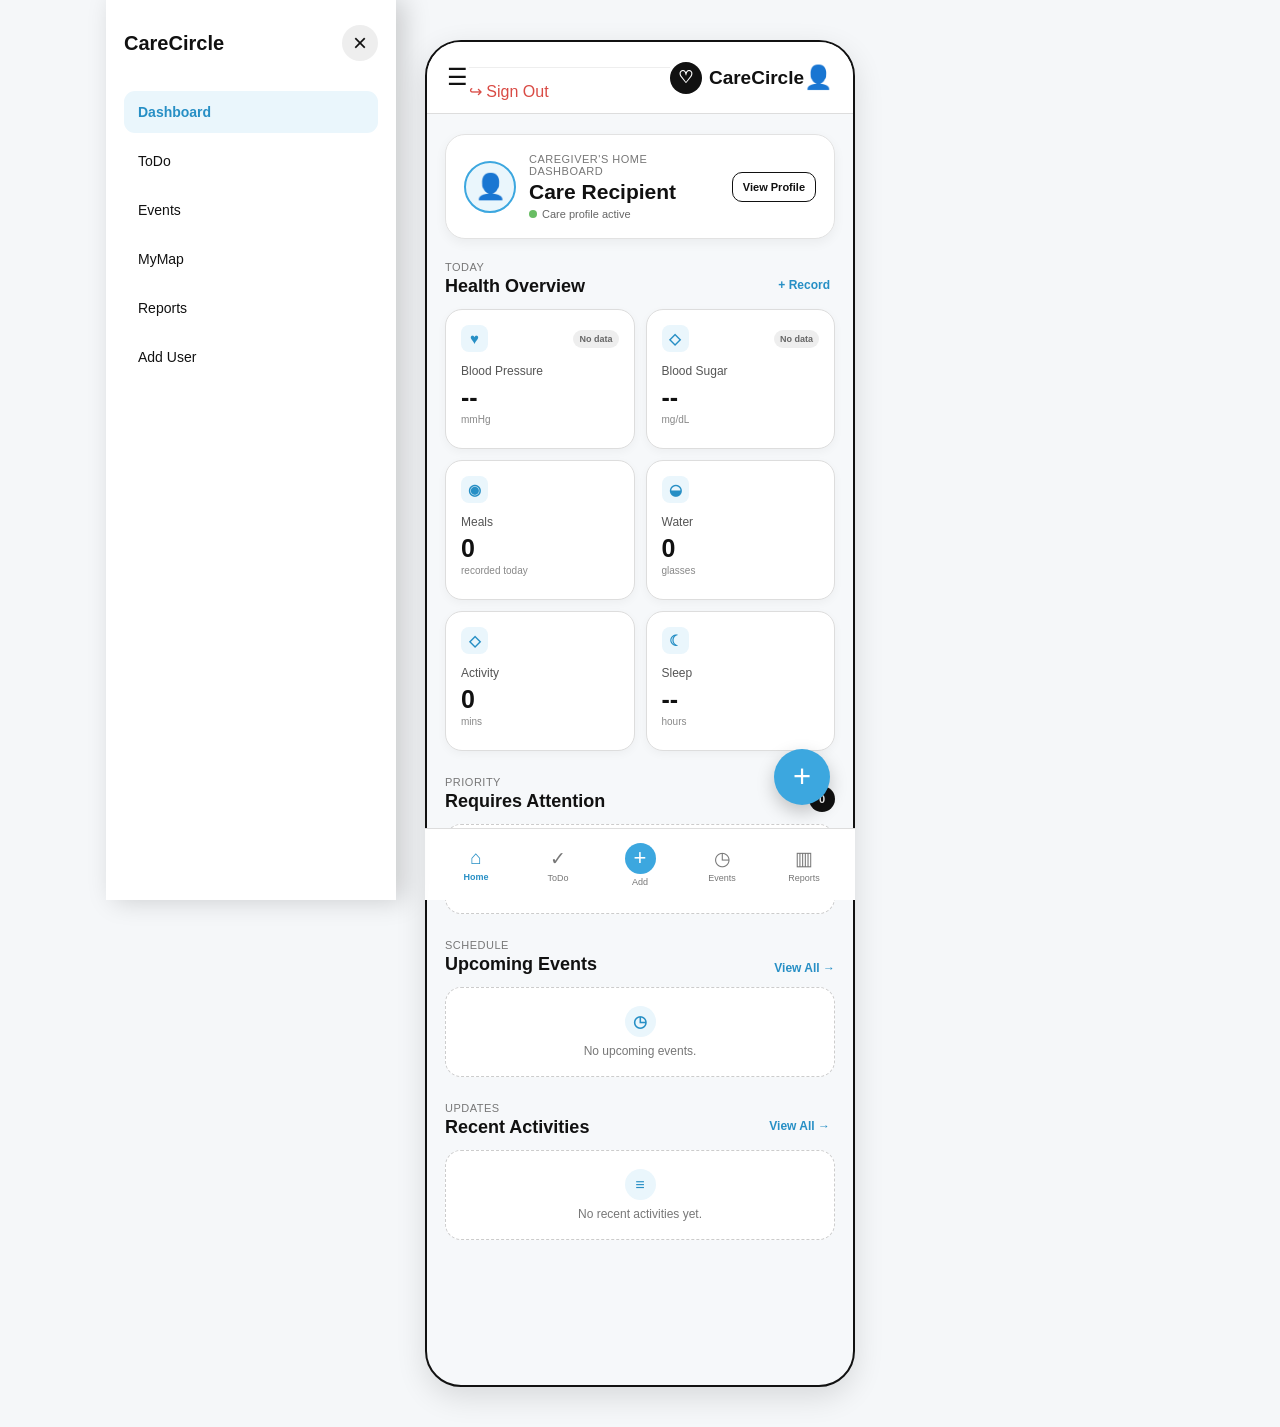
==== commit 8efcb787: "Rebuild CareCircle caregiver and recipient interfaces" ====
--- a/public/dashboard.html
+++ b/public/dashboard.html
@@ -3,356 +3,477 @@
 
 <head>
     <meta charset="UTF-8">
-    <meta name="viewport" content="width=device-width, initial-scale=1.0">
-
-    <title>CareCircle | Dashboard</title>
+
+    <meta name="viewport"
+          content="width=device-width, initial-scale=1.0">
+
+    <title>CareCircle | Caregiver Dashboard</title>
 
     <link rel="stylesheet" href="style.css">
-
-    <link rel="stylesheet"
-        href="https://cdnjs.cloudflare.com/ajax/libs/font-awesome/6.5.2/css/all.min.css">
 </head>
 
 
 <body>
 
-    <!-- ======================================
-         HEADER
-    ======================================= -->
-
-    <header class="top-header">
-
-        <div class="brand">
-
-            <div class="logo-icon">
-                <i class="fa-solid fa-heart-pulse"></i>
-            </div>
-
-            <div>
-                <h1>CareCircle</h1>
-                <p>Caring together. Staying connected.</p>
-            </div>
+<main class="dashboard-app">
+
+    <!-- =====================================================
+         TOP HEADER
+         ===================================================== -->
+
+    <header class="dashboard-header">
+
+        <button
+            class="menu-button"
+            id="menuButton"
+            type="button"
+            aria-label="Open navigation"
+        >
+            ☰
+        </button>
+
+        <button
+    type="button"
+    class="side-menu-item side-menu-signout"
+    id="caregiverSignOutButton"
+>
+    <span>↪</span>
+
+    Sign Out
+</button>
+
+        <div class="dashboard-brand">
+
+            <div class="dashboard-logo-icon">
+                ♡
+            </div>
+
+            <span>
+                CareCircle
+            </span>
 
         </div>
 
 
-        <div class="header-actions">
-
-            <button class="notification-btn">
-                <i class="fa-regular fa-bell"></i>
-                <span class="notification-dot"></span>
+        <button
+            class="profile-button"
+            id="profileButton"
+            type="button"
+            aria-label="View caregiver profile"
+        >
+            👤
+        </button>
+
+    </header>
+
+
+
+    <!-- =====================================================
+         SIDE NAVIGATION
+         ===================================================== -->
+
+    <aside
+        class="side-menu"
+        id="sideMenu"
+        aria-hidden="true"
+    >
+
+        <div class="side-menu-header">
+
+            <strong>
+                CareCircle
+            </strong>
+
+            <button
+                type="button"
+                id="closeMenuButton"
+                class="close-menu"
+                aria-label="Close navigation"
+            >
+                ×
             </button>
 
-
-            <div class="caregiver-profile">
-
-                <div
-                    class="avatar"
-                    id="caregiverInitials">
-                    CC
-                </div>
-
-                <div class="caregiver-text">
-
-                    <strong id="headerCaregiverName">
-                        Caregiver
-                    </strong>
-
-                    <span id="headerRelationship">
-                        CareCircle Member
-                    </span>
-
-                </div>
-
-            </div>
-
         </div>
 
-    </header>
-
-
-
-    <!-- ======================================
-         DASHBOARD
-    ======================================= -->
-
-    <main class="dashboard-container">
-
-
-        <!-- WELCOME -->
-
-        <section class="welcome-section">
-
-            <div>
-
-                <p class="small-heading">
-                    Caregiver Dashboard
+
+        <nav class="side-navigation">
+
+            <a href="dashboard.html"
+               class="side-nav-link active">
+                Dashboard
+            </a>
+
+            <a href="todo.html"
+               class="side-nav-link">
+                ToDo
+            </a>
+
+            <a href="events.html"
+               class="side-nav-link">
+                Events
+            </a>
+
+            <a href="map.html"
+               class="side-nav-link">
+                MyMap
+            </a>
+
+            <a href="reports.html"
+               class="side-nav-link">
+                Reports
+            </a>
+
+            <button
+                class="side-nav-link side-nav-button"
+                id="addUserButton"
+                type="button"
+            >
+                Add User
+            </button>
+
+        </nav>
+
+    </aside>
+
+
+    <div
+        class="menu-overlay"
+        id="menuOverlay"
+    ></div>
+
+
+
+    <!-- =====================================================
+         DASHBOARD CONTENT
+         ===================================================== -->
+
+    <div class="dashboard-content">
+
+
+        <!-- =================================================
+             CARE RECIPIENT
+             ================================================= -->
+
+        <section class="recipient-header">
+
+            <div class="recipient-avatar">
+                👤
+            </div>
+
+
+            <div class="recipient-header-info">
+
+                <p class="dashboard-eyebrow">
+                    Caregiver's Home Dashboard
                 </p>
 
-                <h2 id="dashboardGreeting">
-                    Welcome to CareCircle
-                </h2>
-
-                <p
-                    class="welcome-message"
-                    id="dashboardMessage">
-                    Here's today's care overview.
+                <h1 id="recipientFirstName">
+                    Care Recipient
+                </h1>
+
+                <p class="recipient-status">
+                    <span class="status-dot"></span>
+                    Care profile active
                 </p>
 
             </div>
 
 
             <button
-                class="quick-add-btn"
-                id="quickAddBtn">
-
-                <i class="fa-solid fa-plus"></i>
-                Quick Add
-
+                class="view-profile-button"
+                id="viewRecipientProfile"
+                type="button"
+            >
+                View Profile
             </button>
 
         </section>
 
 
 
-        <!-- ======================================
-             PERSON IN CARE
-        ======================================= -->
-
-        <section class="patient-card">
-
-            <div class="patient-information">
-
-                <div
-                    class="patient-avatar"
-                    id="patientInitial">
-                    P
-                </div>
-
+        <!-- =================================================
+             HEALTH SUMMARY
+             ================================================= -->
+
+        <section class="dashboard-section">
+
+            <div class="section-heading">
 
                 <div>
-
-                    <p class="label">
-                        Currently caring for
-                    </p>
-
-                    <h3 id="dashboardPatientName">
-                        Person in Care
-                    </h3>
-
-
-                    <div class="patient-details">
-
-                        <span>
-                            <i class="fa-solid fa-cake-candles"></i>
-
-                            <span id="patientAge">
-                                Age not available
-                            </span>
+                    <p class="section-kicker">
+                        Today
+                    </p>
+
+                    <h2>
+                        Health Overview
+                    </h2>
+                </div>
+
+                <button
+                    type="button"
+                    class="text-button"
+                    id="recordVitalsButton"
+                >
+                    + Record
+                </button>
+
+            </div>
+
+
+            <div class="health-grid">
+
+
+                <!-- BLOOD PRESSURE -->
+
+                <article class="health-card">
+
+                    <div class="health-card-top">
+
+                        <span class="health-icon">
+                            ♥
                         </span>
 
-
-                        <span>
-                            <i class="fa-solid fa-location-dot"></i>
-
-                            <span id="patientAddress">
-                                Address not available
-                            </span>
+                        <span
+                            class="health-badge neutral"
+                            id="bpStatus"
+                        >
+                            No data
                         </span>
 
                     </div>
 
-                </div>
-
-            </div>
-
-
-            <button
-                class="view-profile-btn"
-                id="viewPatientProfile">
-
-                View Profile
-
-            </button>
+
+                    <p class="health-label">
+                        Blood Pressure
+                    </p>
+
+                    <p
+                        class="health-value"
+                        id="bloodPressureValue"
+                    >
+                        --
+                    </p>
+
+                    <p class="health-unit">
+                        mmHg
+                    </p>
+
+                </article>
+
+
+
+                <!-- BLOOD SUGAR -->
+
+                <article class="health-card">
+
+                    <div class="health-card-top">
+
+                        <span class="health-icon">
+                            ◇
+                        </span>
+
+                        <span
+                            class="health-badge neutral"
+                            id="glucoseStatus"
+                        >
+                            No data
+                        </span>
+
+                    </div>
+
+
+                    <p class="health-label">
+                        Blood Sugar
+                    </p>
+
+                    <p
+                        class="health-value"
+                        id="bloodSugarValue"
+                    >
+                        --
+                    </p>
+
+                    <p class="health-unit">
+                        mg/dL
+                    </p>
+
+                </article>
+
+
+
+                <!-- MEALS -->
+
+                <article class="health-card">
+
+                    <div class="health-card-top">
+
+                        <span class="health-icon">
+                            ◉
+                        </span>
+
+                    </div>
+
+                    <p class="health-label">
+                        Meals
+                    </p>
+
+                    <p
+                        class="health-value"
+                        id="mealValue"
+                    >
+                        0
+                    </p>
+
+                    <p class="health-unit">
+                        recorded today
+                    </p>
+
+                </article>
+
+
+
+                <!-- WATER -->
+
+                <article class="health-card">
+
+                    <div class="health-card-top">
+
+                        <span class="health-icon">
+                            ◒
+                        </span>
+
+                    </div>
+
+                    <p class="health-label">
+                        Water
+                    </p>
+
+                    <p
+                        class="health-value"
+                        id="waterValue"
+                    >
+                        0
+                    </p>
+
+                    <p class="health-unit">
+                        glasses
+                    </p>
+
+                </article>
+
+
+
+                <!-- ACTIVITY -->
+
+                <article class="health-card">
+
+                    <div class="health-card-top">
+
+                        <span class="health-icon">
+                            ◇
+                        </span>
+
+                    </div>
+
+                    <p class="health-label">
+                        Activity
+                    </p>
+
+                    <p
+                        class="health-value"
+                        id="activityValue"
+                    >
+                        0
+                    </p>
+
+                    <p class="health-unit">
+                        mins
+                    </p>
+
+                </article>
+
+
+
+                <!-- SLEEP -->
+
+                <article class="health-card">
+
+                    <div class="health-card-top">
+
+                        <span class="health-icon">
+                            ☾
+                        </span>
+
+                    </div>
+
+                    <p class="health-label">
+                        Sleep
+                    </p>
+
+                    <p
+                        class="health-value"
+                        id="sleepValue"
+                    >
+                        --
+                    </p>
+
+                    <p class="health-unit">
+                        hours
+                    </p>
+
+                </article>
+
+
+            </div>
 
         </section>
 
 
 
-        <!-- ======================================
-             SUMMARY CARDS
-        ======================================= -->
-
-        <section class="section-block">
+        <!-- =================================================
+             ATTENTION
+             ================================================= -->
+
+        <section class="dashboard-section">
 
             <div class="section-heading">
 
                 <div>
-                    <h3>Today's Care Overview</h3>
+                    <p class="section-kicker">
+                        Priority
+                    </p>
+
+                    <h2>
+                        Requires Attention
+                    </h2>
+                </div>
+
+                <span
+                    class="attention-count"
+                    id="attentionCount"
+                >
+                    0
+                </span>
+
+            </div>
+
+
+            <div
+                class="attention-list"
+                id="attentionList"
+            >
+
+                <div class="empty-dashboard-state">
+
+                    <span class="empty-icon">
+                        ✓
+                    </span>
+
                     <p>
-                        A quick summary of today's care information.
-                    </p>
-                </div>
-
-            </div>
-
-
-            <div class="health-grid">
-
-
-                <!-- MEDICATIONS -->
-
-                <article class="health-card">
-
-                    <div class="health-card-header">
-
-                        <div class="icon-box">
-                            <i class="fa-solid fa-pills"></i>
-                        </div>
-
-                        <span
-                            class="status-badge success"
-                            id="medicationStatusBadge">
-                            Ready
-                        </span>
-
-                    </div>
-
-                    <p class="card-label">
-                        Medications
-                    </p>
-
-                    <h4 id="medicationCount">
-                        0
-                    </h4>
-
-                    <p class="measurement">
-                        medications scheduled
-                    </p>
-
-                    <p
-                        class="card-footer"
-                        id="medicationSummary">
-                        No medications added yet.
-                    </p>
-
-                </article>
-
-
-
-                <!-- APPOINTMENTS -->
-
-                <article class="health-card">
-
-                    <div class="health-card-header">
-
-                        <div class="icon-box">
-                            <i class="fa-regular fa-calendar"></i>
-                        </div>
-
-                        <span class="status-badge success">
-                            Scheduled
-                        </span>
-
-                    </div>
-
-                    <p class="card-label">
-                        Appointments
-                    </p>
-
-                    <h4 id="appointmentCount">
-                        0
-                    </h4>
-
-                    <p class="measurement">
-                        upcoming appointments
-                    </p>
-
-                    <p
-                        class="card-footer"
-                        id="appointmentSummary">
-                        No appointments added yet.
-                    </p>
-
-                </article>
-
-
-
-                <!-- CARE TASKS -->
-
-                <article class="health-card">
-
-                    <div class="health-card-header">
-
-                        <div class="icon-box">
-                            <i class="fa-solid fa-list-check"></i>
-                        </div>
-
-                        <span
-                            class="status-badge warning"
-                            id="taskStatusBadge">
-                            Pending
-                        </span>
-
-                    </div>
-
-                    <p class="card-label">
-                        Care Tasks
-                    </p>
-
-                    <h4 id="taskCount">
-                        0
-                    </h4>
-
-                    <p class="measurement">
-                        care responsibilities
-                    </p>
-
-                    <p
-                        class="card-footer"
-                        id="taskSummary">
-                        No care tasks added yet.
-                    </p>
-
-                </article>
-
-
-
-                <!-- HEALTH MONITORING -->
-
-                <article class="health-card">
-
-                    <div class="health-card-header">
-
-                        <div class="icon-box">
-                            <i class="fa-solid fa-heart-pulse"></i>
-                        </div>
-
-                        <span class="status-badge success">
-                            Active
-                        </span>
-
-                    </div>
-
-                    <p class="card-label">
-                        Health Monitoring
-                    </p>
-
-                    <h4 id="healthMetricCount">
-                        0
-                    </h4>
-
-                    <p class="measurement">
-                        health areas tracked
-                    </p>
-
-                    <p
-                        class="card-footer"
-                        id="healthMetricSummary">
-                        No monitoring selected.
-                    </p>
-
-                </article>
+                        Nothing requires attention right now.
+                    </p>
+
+                </div>
 
             </div>
 
@@ -360,221 +481,831 @@
 
 
 
-        <!-- ======================================
-             HEALTH MONITORING CARDS
-        ======================================= -->
-
-        <section class="section-block">
+        <!-- =================================================
+             UPCOMING EVENTS
+             ================================================= -->
+
+        <section class="dashboard-section">
 
             <div class="section-heading">
 
                 <div>
-                    <h3>Health Monitoring</h3>
+                    <p class="section-kicker">
+                        Schedule
+                    </p>
+
+                    <h2>
+                        Upcoming Events
+                    </h2>
+                </div>
+
+
+                <a
+                    href="events.html"
+                    class="text-link"
+                >
+                    View All →
+                </a>
+
+            </div>
+
+
+            <div
+                class="event-list"
+                id="upcomingEvents"
+            >
+
+                <div class="empty-dashboard-state">
+
+                    <span class="empty-icon">
+                        ◷
+                    </span>
 
                     <p>
-                        Health information selected during care setup.
-                    </p>
-                </div>
-
-                <a href="reports.html">
-                    View Reports
-                </a>
+                        No upcoming events.
+                    </p>
+
+                </div>
+
+            </div>
+
+        </section>
+
+
+
+        <!-- =================================================
+             RECENT ACTIVITIES
+             ================================================= -->
+
+        <section class="dashboard-section">
+
+            <div class="section-heading">
+
+                <div>
+                    <p class="section-kicker">
+                        Updates
+                    </p>
+
+                    <h2>
+                        Recent Activities
+                    </h2>
+                </div>
+
+
+                <button
+                    class="text-button"
+                    id="viewAllActivities"
+                    type="button"
+                >
+                    View All →
+                </button>
 
             </div>
 
 
             <div
-                class="health-grid"
-                id="healthMonitoringCards">
-
-                <!-- Created using JavaScript -->
+                class="activity-list"
+                id="recentActivities"
+            >
+
+                <div class="empty-dashboard-state">
+
+                    <span class="empty-icon">
+                        ≡
+                    </span>
+
+                    <p>
+                        No recent activities yet.
+                    </p>
+
+                </div>
 
             </div>
 
         </section>
 
 
-
-        <!-- ======================================
-             UPCOMING + TASKS
-        ======================================= -->
-
-        <section class="dashboard-columns">
-
-
-            <!-- UPCOMING APPOINTMENTS -->
-
-            <div class="dashboard-panel">
-
-                <div class="section-heading">
-
-                    <div>
-                        <h3>Upcoming Events</h3>
-
-                        <p>
-                            Appointments and important events.
-                        </p>
-                    </div>
-
-
-                    <a href="events.html">
-                        View all
-                    </a>
-
-                </div>
-
-
-                <div id="dashboardAppointments">
-
-                    <!-- Generated by JavaScript -->
-
-                </div>
-
-            </div>
-
-
-
-            <!-- CARE TASKS -->
-
-            <div class="dashboard-panel">
-
-                <div class="section-heading">
-
-                    <div>
-                        <h3>Care Tasks</h3>
-
-                        <p>
-                            Upcoming caregiving responsibilities.
-                        </p>
-                    </div>
-
-
-                    <a href="todo.html">
-                        View all
-                    </a>
-
-                </div>
-
-
-                <div id="dashboardTasks">
-
-                    <!-- Generated by JavaScript -->
-
-                </div>
-
-            </div>
-
-        </section>
-
-
-
-        <!-- ======================================
-             MEDICATIONS
-        ======================================= -->
-
-        <section class="section-block dashboard-medication-section">
-
-            <div class="section-heading">
+    </div>
+
+
+
+    <!-- =====================================================
+         QUICK ADD BUTTON
+         ===================================================== -->
+
+    <button
+        class="quick-add-button"
+        id="quickAddButton"
+        type="button"
+        aria-label="Quick Add"
+    >
+        +
+    </button>
+
+
+
+    <!-- =====================================================
+         QUICK ADD MODAL
+         ===================================================== -->
+
+    <div
+        class="modal-overlay hidden"
+        id="quickAddModal"
+    >
+
+        <div
+            class="quick-add-modal"
+            role="dialog"
+            aria-modal="true"
+            aria-labelledby="quickAddTitle"
+        >
+
+            <div class="modal-header">
 
                 <div>
-                    <h3>Today's Medications</h3>
-
-                    <p>
-                        Medication schedule for today.
-                    </p>
-                </div>
-
-
-                <a href="medications.html">
-                    View all
-                </a>
-
-            </div>
-
-
-            <div
-                class="dashboard-medication-list"
-                id="dashboardMedicationList">
-
-                <!-- Generated through JavaScript -->
-
-            </div>
-
-        </section>
-
-
-
-    </main>
-
-
-
-    <!-- ======================================
-         NAVIGATION
-    ======================================= -->
-
-    <nav class="bottom-nav">
+
+                    <p class="section-kicker">
+                        CareCircle
+                    </p>
+
+                    <h2 id="quickAddTitle">
+                        Quick Add
+                    </h2>
+
+                </div>
+
+
+                <button
+                    type="button"
+                    class="modal-close"
+                    id="closeQuickAdd"
+                    aria-label="Close Quick Add"
+                >
+                    ×
+                </button>
+
+            </div>
+
+
+            <p class="modal-description">
+                What would you like to add?
+            </p>
+
+
+            <div class="quick-add-grid">
+
+
+                <button
+                    type="button"
+                    class="quick-action-card"
+                    data-action="medication"
+                >
+
+                    <span class="quick-action-icon">
+                        +
+                    </span>
+
+                    <span>
+                        Medication
+                    </span>
+
+                </button>
+
+
+
+                <button
+                    type="button"
+                    class="quick-action-card"
+                    data-action="task"
+                >
+
+                    <span class="quick-action-icon">
+                        ✓
+                    </span>
+
+                    <span>
+                        Task
+                    </span>
+
+                </button>
+
+
+
+                <button
+                    type="button"
+                    class="quick-action-card"
+                    data-action="event"
+                >
+
+                    <span class="quick-action-icon">
+                        ◷
+                    </span>
+
+                    <span>
+                        Event
+                    </span>
+
+                </button>
+
+
+
+                <button
+                    type="button"
+                    class="quick-action-card"
+                    data-action="vitals"
+                >
+
+                    <span class="quick-action-icon">
+                        ♥
+                    </span>
+
+                    <span>
+                        Vitals
+                    </span>
+
+                </button>
+
+
+
+                <button
+                    type="button"
+                    class="quick-action-card"
+                    data-action="meal"
+                >
+
+                    <span class="quick-action-icon">
+                        ◉
+                    </span>
+
+                    <span>
+                        Meal
+                    </span>
+
+                </button>
+
+
+
+                <button
+                    type="button"
+                    class="quick-action-card"
+                    data-action="note"
+                >
+
+                    <span class="quick-action-icon">
+                        ✎
+                    </span>
+
+                    <span>
+                        Quick Note
+                    </span>
+
+                </button>
+
+
+            </div>
+
+        </div>
+
+    </div>
+
+
+
+    <!-- =====================================================
+         BOTTOM NAVIGATION
+         ===================================================== -->
+
+    <nav class="bottom-navigation">
 
         <a
             href="dashboard.html"
-            class="active">
-
-            <i class="fa-solid fa-house"></i>
+            class="bottom-nav-item active"
+        >
+            <span class="bottom-nav-icon">
+                ⌂
+            </span>
 
             <span>
                 Home
             </span>
-
         </a>
 
 
-        <a href="todo.html">
-
-            <i class="fa-solid fa-list-check"></i>
+        <a
+            href="todo.html"
+            class="bottom-nav-item"
+        >
+            <span class="bottom-nav-icon">
+                ✓
+            </span>
 
             <span>
-                To-Do
+                ToDo
             </span>
-
         </a>
 
 
-        <a href="events.html">
-
-            <i class="fa-regular fa-calendar"></i>
+        <button
+            type="button"
+            class="bottom-nav-item bottom-quick-add"
+            id="bottomQuickAdd"
+        >
+            <span class="bottom-add-icon">
+                +
+            </span>
+
+            <span>
+                Add
+            </span>
+        </button>
+
+
+        <a
+            href="events.html"
+            class="bottom-nav-item"
+        >
+            <span class="bottom-nav-icon">
+                ◷
+            </span>
 
             <span>
                 Events
             </span>
-
         </a>
 
 
-        <a href="medications.html">
-
-            <i class="fa-solid fa-pills"></i>
-
-            <span>
-                Medications
+        <a
+            href="reports.html"
+            class="bottom-nav-item"
+        >
+            <span class="bottom-nav-icon">
+                ▥
             </span>
-
-        </a>
-
-
-        <a href="reports.html">
-
-            <i class="fa-solid fa-chart-line"></i>
 
             <span>
                 Reports
             </span>
-
         </a>
-
+<!-- =====================================================
+     HEALTH RECORD MODAL
+     ===================================================== -->
+
+<div
+    class="modal-overlay hidden"
+    id="healthModal"
+>
+
+    <div
+        class="task-modal health-modal"
+        role="dialog"
+        aria-modal="true"
+        aria-labelledby="healthModalTitle"
+    >
+
+        <div class="modal-header">
+
+            <div>
+
+                <p class="section-kicker">
+                    Health Monitoring
+                </p>
+
+                <h2 id="healthModalTitle">
+                    Record Health Data
+                </h2>
+
+            </div>
+
+            <button
+                type="button"
+                class="modal-close"
+                id="closeHealthModal"
+                aria-label="Close health form"
+            >
+                ×
+            </button>
+
+        </div>
+
+
+        <!-- HEALTH TYPE SELECTOR -->
+
+        <div class="health-entry-tabs">
+
+            <button
+                type="button"
+                class="health-entry-tab active"
+                data-health-type="bloodPressure"
+            >
+                Blood Pressure
+            </button>
+
+            <button
+                type="button"
+                class="health-entry-tab"
+                data-health-type="bloodSugar"
+            >
+                Blood Sugar
+            </button>
+
+            <button
+                type="button"
+                class="health-entry-tab"
+                data-health-type="water"
+            >
+                Water
+            </button>
+
+            <button
+                type="button"
+                class="health-entry-tab"
+                data-health-type="activity"
+            >
+                Activity
+            </button>
+
+            <button
+                type="button"
+                class="health-entry-tab"
+                data-health-type="sleep"
+            >
+                Sleep
+            </button>
+
+        </div>
+
+
+        <form id="healthForm">
+
+            <input
+                type="hidden"
+                id="healthType"
+                value="bloodPressure"
+            >
+
+
+            <!-- =============================================
+                 BLOOD PRESSURE
+                 ============================================= -->
+
+            <div
+                class="health-form-section"
+                id="bloodPressureFields"
+            >
+
+                <div class="health-reading-row">
+
+                    <div class="form-group">
+
+                        <label
+                            class="form-label"
+                            for="systolicValue"
+                        >
+                            Systolic
+                        </label>
+
+                        <input
+                            type="number"
+                            class="form-control"
+                            id="systolicValue"
+                            min="1"
+                            max="300"
+                            placeholder="e.g. 120"
+                        >
+
+                    </div>
+
+
+                    <div class="health-reading-divider">
+                        /
+                    </div>
+
+
+                    <div class="form-group">
+
+                        <label
+                            class="form-label"
+                            for="diastolicValue"
+                        >
+                            Diastolic
+                        </label>
+
+                        <input
+                            type="number"
+                            class="form-control"
+                            id="diastolicValue"
+                            min="1"
+                            max="200"
+                            placeholder="e.g. 80"
+                        >
+
+                    </div>
+
+                </div>
+
+                <p class="health-unit-note">
+                    Measurement: mmHg
+                </p>
+
+            </div>
+
+
+            <!-- =============================================
+                 BLOOD SUGAR
+                 ============================================= -->
+
+            <div
+                class="health-form-section hidden"
+                id="bloodSugarFields"
+            >
+
+                <div class="form-group">
+
+                    <label
+                        class="form-label"
+                        for="bloodSugarReading"
+                    >
+                        Blood Sugar Reading
+                    </label>
+
+                    <input
+                        type="number"
+                        class="form-control"
+                        id="bloodSugarReading"
+                        min="1"
+                        max="1000"
+                        step="0.1"
+                        placeholder="e.g. 110"
+                    >
+
+                    <small class="field-help">
+                        Measurement: mg/dL
+                    </small>
+
+                </div>
+
+
+                <div class="form-group">
+
+                    <label
+                        class="form-label"
+                        for="glucoseContext"
+                    >
+                        Reading Context
+                    </label>
+
+                    <select
+                        class="form-control"
+                        id="glucoseContext"
+                    >
+
+                        <option value="Not specified">
+                            Not Specified
+                        </option>
+
+                        <option value="Fasting">
+                            Fasting
+                        </option>
+
+                        <option value="Before meal">
+                            Before Meal
+                        </option>
+
+                        <option value="After meal">
+                            After Meal
+                        </option>
+
+                        <option value="Bedtime">
+                            Bedtime
+                        </option>
+
+                        <option value="Other">
+                            Other
+                        </option>
+
+                    </select>
+
+                </div>
+
+            </div>
+
+
+            <!-- =============================================
+                 WATER
+                 ============================================= -->
+
+            <div
+                class="health-form-section hidden"
+                id="waterFields"
+            >
+
+                <div class="form-group">
+
+                    <label
+                        class="form-label"
+                        for="waterGlasses"
+                    >
+                        Glasses of Water
+                    </label>
+
+                    <input
+                        type="number"
+                        class="form-control"
+                        id="waterGlasses"
+                        min="1"
+                        max="50"
+                        value="1"
+                    >
+
+                </div>
+
+            </div>
+
+
+            <!-- =============================================
+                 ACTIVITY
+                 ============================================= -->
+
+            <div
+                class="health-form-section hidden"
+                id="activityFields"
+            >
+
+                <div class="form-group">
+
+                    <label
+                        class="form-label"
+                        for="activityMinutes"
+                    >
+                        Activity Minutes
+                    </label>
+
+                    <input
+                        type="number"
+                        class="form-control"
+                        id="activityMinutes"
+                        min="1"
+                        max="1440"
+                        placeholder="e.g. 30"
+                    >
+
+                </div>
+
+
+                <div class="form-group">
+
+                    <label
+                        class="form-label"
+                        for="activityDescription"
+                    >
+                        Activity
+                    </label>
+
+                    <input
+                        type="text"
+                        class="form-control"
+                        id="activityDescription"
+                        placeholder="e.g. Walking"
+                    >
+
+                </div>
+
+            </div>
+
+
+            <!-- =============================================
+                 SLEEP
+                 ============================================= -->
+
+            <div
+                class="health-form-section hidden"
+                id="sleepFields"
+            >
+
+                <div class="form-group">
+
+                    <label
+                        class="form-label"
+                        for="sleepHours"
+                    >
+                        Hours of Sleep
+                    </label>
+
+                    <input
+                        type="number"
+                        class="form-control"
+                        id="sleepHours"
+                        min="0"
+                        max="24"
+                        step="0.5"
+                        placeholder="e.g. 7.5"
+                    >
+
+                </div>
+
+            </div>
+
+
+            <!-- =============================================
+                 DATE AND TIME
+                 ============================================= -->
+
+            <div class="health-date-time">
+
+                <div class="form-group">
+
+                    <label
+                        class="form-label"
+                        for="healthDate"
+                    >
+                        Date
+                    </label>
+
+                    <input
+                        type="date"
+                        class="form-control"
+                        id="healthDate"
+                        required
+                    >
+
+                </div>
+
+
+                <div class="form-group">
+
+                    <label
+                        class="form-label"
+                        for="healthTime"
+                    >
+                        Time
+                    </label>
+
+                    <input
+                        type="time"
+                        class="form-control"
+                        id="healthTime"
+                        required
+                    >
+
+                </div>
+
+            </div>
+
+
+            <!-- NOTES -->
+
+            <div class="form-group">
+
+                <label
+                    class="form-label"
+                    for="healthNotes"
+                >
+                    Notes
+                </label>
+
+                <textarea
+                    class="form-control"
+                    id="healthNotes"
+                    rows="2"
+                    placeholder="Optional note..."
+                ></textarea>
+
+            </div>
+
+
+            <!-- BUTTONS -->
+
+            <div class="task-form-actions">
+
+                <button
+                    type="button"
+                    class="secondary-button"
+                    id="cancelHealthButton"
+                >
+                    Cancel
+                </button>
+
+                <button
+                    type="submit"
+                    class="primary-button"
+                >
+                    Save Reading
+                </button>
+
+            </div>
+
+        </form>
+
+    </div>
+
+</div>
     </nav>
 
 
-
-    <script src="script.js"></script>
+</main>
+
+
+<script src="session.js"></script>
+<script src="dashboard.js"></script>
 
 </body>
 
--- a/public/style.css
+++ b/public/style.css
@@ -1,6 +1,35 @@
-/* =========================
-   GLOBAL
-========================= */
+/* =========================================================
+   CARECIRCLE
+   GLOBAL STYLES
+   ========================================================= */
+
+
+/* =========================================================
+   COLOURS
+   ========================================================= */
+
+:root {
+    --care-blue: #3ca7df;
+    --care-blue-dark: #278fc5;
+    --care-blue-light: #eaf6fc;
+
+    --black: #111111;
+    --white: #ffffff;
+
+    --text-dark: #111111;
+    --text-grey: #555555;
+
+    --page-background: #f5f7f9;
+
+    --danger: #e74c3c;
+    --warning: #f4c542;
+    --success: #68bd63;
+}
+
+
+/* =========================================================
+   RESET
+   ========================================================= */
 
 * {
     margin: 0;
@@ -8,1368 +37,4724 @@
     box-sizing: border-box;
 }
 
+html {
+    font-size: 16px;
+}
+
 body {
+    min-height: 100vh;
+
     font-family: Arial, Helvetica, sans-serif;
-    background: #f6f8f8;
-    color: #243333;
-    padding-bottom: 90px;
+
+    background-color: var(--page-background);
+    color: var(--text-dark);
+
+    display: flex;
+    justify-content: center;
+    align-items: center;
+
+    padding: 20px;
 }
 
 button,
-a {
-    font-family: inherit;
-}
-
-a {
-    text-decoration: none;
-}
-
-
-/* =========================
+input,
+select,
+textarea {
+    font: inherit;
+}
+
+button {
+    color: inherit;
+}
+
+
+/* =========================================================
+   MAIN APPLICATION CONTAINER
+   ========================================================= */
+
+.app-container {
+    width: 100%;
+    max-width: 430px;
+
+    min-height: 780px;
+
+    background-color: var(--white);
+
+    border: 2px solid var(--black);
+    border-radius: 36px;
+
+    overflow: hidden;
+
+    box-shadow:
+        0 10px 30px rgba(0, 0, 0, 0.12);
+
+    display: flex;
+    flex-direction: column;
+}
+
+
+/* =========================================================
    HEADER
-========================= */
-
-.top-header {
-    background: white;
-    border-bottom: 1px solid #e6ebeb;
-
-    min-height: 85px;
-
-    display: flex;
+   ========================================================= */
+
+.app-header {
+    padding: 55px 25px 25px;
+
+    text-align: center;
+
+    border-bottom: 2px solid var(--black);
+}
+
+
+/* =========================================================
+   LOGO
+   ========================================================= */
+
+.logo {
+    display: flex;
+
+    justify-content: center;
+    align-items: center;
+
+    gap: 8px;
+
+    margin-bottom: 5px;
+}
+
+
+.logo-icon {
+    width: 50px;
+    height: 50px;
+
+    background-color: var(--black);
+    color: var(--white);
+
+    border-radius: 50%;
+
+    display: flex;
+
+    justify-content: center;
+    align-items: center;
+
+    font-size: 25px;
+}
+
+
+.logo-text {
+    font-size: 28px;
+    font-weight: 700;
+}
+
+
+.tagline {
+    font-size: 14px;
+
+    color: var(--text-grey);
+}
+
+
+/* =========================================================
+   ACCOUNT SECTION
+   ========================================================= */
+
+.account-section {
+    flex: 1;
+
+    display: flex;
+    flex-direction: column;
+
+    padding: 30px 25px;
+}
+
+
+.account-section h1 {
+    margin-bottom: 30px;
+
+    text-align: center;
+
+    font-size: 24px;
+}
+
+
+/* =========================================================
+   ACCOUNT CARDS
+   ========================================================= */
+
+.account-card {
+    width: 100%;
+
+    display: flex;
+
+    align-items: center;
+
+    gap: 15px;
+
+    padding: 20px 18px;
+
+    margin-bottom: 20px;
+
+    background-color: var(--white);
+
+    border: 2px solid var(--black);
+    border-radius: 22px;
+
+    cursor: pointer;
+
+    transition:
+        border-color 0.2s ease,
+        background-color 0.2s ease,
+        transform 0.2s ease,
+        box-shadow 0.2s ease;
+}
+
+
+.account-card:hover {
+    border-color: var(--care-blue);
+
+    background-color: var(--care-blue-light);
+
+    transform: translateY(-2px);
+
+    box-shadow:
+        0 6px 15px rgba(0, 0, 0, 0.08);
+}
+
+
+.account-card:focus-visible {
+    outline: 3px solid rgba(60, 167, 223, 0.30);
+
+    outline-offset: 2px;
+
+    border-color: var(--care-blue);
+}
+
+
+/* =========================================================
+   USER ICON
+   ========================================================= */
+
+.user-icon {
+    flex-shrink: 0;
+
+    width: 55px;
+    height: 55px;
+
+    border: 3px solid var(--black);
+    border-radius: 50%;
+
+    display: flex;
+
+    justify-content: center;
+    align-items: center;
+
+    font-size: 28px;
+}
+
+
+/* =========================================================
+   ACCOUNT TEXT
+   ========================================================= */
+
+.account-info {
+    flex: 1;
+
+    text-align: left;
+}
+
+
+.account-info h2 {
+    margin-bottom: 6px;
+
+    font-size: 20px;
+}
+
+
+.account-info p {
+    font-size: 14px;
+
+    line-height: 1.4;
+
+    color: #444;
+}
+
+
+.arrow {
+    font-size: 30px;
+
+    font-weight: 600;
+}
+
+
+/* =========================================================
+   SIGN IN SECTION
+   ========================================================= */
+
+.signin-section {
+    margin-top: auto;
+
+    padding-top: 40px;
+
+    text-align: center;
+}
+
+
+.signin-section p {
+    margin-bottom: 12px;
+
+    font-size: 14px;
+
+    color: #444;
+}
+
+
+/* =========================================================
+   BUTTONS
+   ========================================================= */
+
+.signin-button,
+.primary-button,
+.secondary-button {
+    width: 100%;
+
+    padding: 14px;
+
+    border: 2px solid var(--black);
+    border-radius: 16px;
+
+    font-size: 18px;
+    font-weight: 600;
+
+    cursor: pointer;
+
+    transition:
+        background-color 0.2s ease,
+        color 0.2s ease,
+        border-color 0.2s ease;
+}
+
+
+/* Secondary button */
+
+.signin-button,
+.secondary-button {
+    background-color: var(--white);
+
+    color: var(--black);
+}
+
+
+.signin-button:hover,
+.secondary-button:hover {
+    background-color: var(--black);
+
+    color: var(--white);
+}
+
+
+/* Primary button */
+
+.primary-button {
+    background-color: var(--care-blue);
+
+    border-color: var(--care-blue);
+
+    color: var(--white);
+}
+
+
+.primary-button:hover {
+    background-color: var(--care-blue-dark);
+
+    border-color: var(--care-blue-dark);
+}
+
+
+/* =========================================================
+   COMMON PAGE TITLE
+   ========================================================= */
+
+.page-title {
+    margin-bottom: 25px;
+
+    font-size: 24px;
+    font-weight: 700;
+
+    text-align: center;
+}
+
+
+/* =========================================================
+   FORMS
+   These will be used on registration pages.
+   ========================================================= */
+
+.form-group {
+    margin-bottom: 20px;
+}
+
+
+.form-label {
+    display: block;
+
+    margin-bottom: 7px;
+
+    font-size: 14px;
+    font-weight: 700;
+}
+
+
+.form-control {
+    width: 100%;
+
+    padding: 12px 14px;
+
+    background-color: var(--white);
+
+    border: 2px solid var(--black);
+    border-radius: 10px;
+
+    font-size: 16px;
+
+    outline: none;
+
+    transition:
+        border-color 0.2s ease,
+        box-shadow 0.2s ease;
+}
+
+
+.form-control:focus {
+    border-color: var(--care-blue);
+
+    box-shadow:
+        0 0 0 3px rgba(60, 167, 223, 0.15);
+}
+
+
+textarea.form-control {
+    min-height: 100px;
+
+    resize: vertical;
+}
+
+
+/* =========================================================
+   REGISTRATION PROGRESS BAR
+   ========================================================= */
+
+.progress-container {
+    position: relative;
+
+    display: flex;
+
     justify-content: space-between;
-    align-items: center;
-
-    padding: 15px 6%;
-}
-
-.brand {
-    display: flex;
-    align-items: center;
-    gap: 12px;
-}
-
-.logo-icon {
-    width: 46px;
-    height: 46px;
-
-    border-radius: 14px;
-
-    background: #dff4ef;
-    color: #15997d;
-
-    display: flex;
-    align-items: center;
-    justify-content: center;
-
-    font-size: 22px;
-}
-
-.brand h1 {
-    font-size: 21px;
-    color: #263b39;
-}
-
-.brand p {
-    color: #71807e;
-    font-size: 12px;
-    margin-top: 3px;
-}
-
-.header-actions {
-    display: flex;
-    align-items: center;
-    gap: 20px;
-}
-
-.notification-btn {
+    align-items: flex-start;
+
+    padding: 20px 20px 10px;
+}
+
+
+/* Line behind progress circles */
+
+.progress-container::before {
+    content: "";
+
+    position: absolute;
+
+    top: 37px;
+    left: 45px;
+    right: 45px;
+
+    height: 2px;
+
+    background-color: #aaaaaa;
+
+    z-index: 0;
+}
+
+
+.progress-step {
     position: relative;
 
-    border: none;
-    background: transparent;
-
-    font-size: 22px;
-    color: #4d5b59;
-
-    cursor: pointer;
-}
-
-.notification-dot {
-    width: 8px;
-    height: 8px;
-
-    background: #e25b5b;
-
-    border-radius: 50%;
-
-    position: absolute;
-    top: 0;
-    right: 0;
-}
-
-.caregiver-profile {
-    display: flex;
-    align-items: center;
-    gap: 10px;
-}
-
-.avatar {
-    width: 40px;
-    height: 40px;
-
-    border-radius: 50%;
-
-    background: #15997d;
-    color: white;
-
-    display: flex;
-    justify-content: center;
-    align-items: center;
-
-    font-weight: bold;
-}
-
-.caregiver-text {
-    display: flex;
-    flex-direction: column;
-}
-
-.caregiver-text strong {
-    font-size: 14px;
-}
-
-.caregiver-text span {
-    font-size: 12px;
-    color: #7c8a88;
-}
-
-
-/* =========================
-   DASHBOARD
-========================= */
-
-.dashboard-container {
-    width: 88%;
-    max-width: 1200px;
-
-    margin: 35px auto;
-}
-
-.welcome-section {
-    display: flex;
-    justify-content: space-between;
-    align-items: center;
-
-    margin-bottom: 25px;
-}
-
-.small-heading {
-    color: #15997d;
-    font-size: 13px;
-    font-weight: bold;
-
-    margin-bottom: 5px;
-}
-
-.welcome-section h2 {
-    font-size: 27px;
-    margin-bottom: 7px;
-}
-
-.welcome-message {
-    color: #758381;
-}
-
-.quick-add-btn {
-    border: none;
-
-    background: #15997d;
-    color: white;
-
-    padding: 12px 18px;
-
-    border-radius: 9px;
-
-    font-weight: bold;
-
-    cursor: pointer;
-}
-
-.quick-add-btn:hover {
-    opacity: 0.9;
-}
-
-
-/* =========================
-   PATIENT CARD
-========================= */
-
-.patient-card {
-    background: white;
-
-    padding: 20px 25px;
-
-    border-radius: 14px;
-
-    display: flex;
-    justify-content: space-between;
-    align-items: center;
-
-    box-shadow: 0 4px 16px rgba(0, 0, 0, 0.04);
-
-    margin-bottom: 35px;
-}
-
-.patient-information {
-    display: flex;
-    align-items: center;
-    gap: 16px;
-}
-
-.patient-avatar {
-    width: 60px;
-    height: 60px;
-
-    border-radius: 50%;
-
-    background: #dff4ef;
-    color: #15997d;
-
-    display: flex;
-    justify-content: center;
-    align-items: center;
-
-    font-size: 24px;
-    font-weight: bold;
-}
-
-.label {
-    color: #7a8886;
-    font-size: 12px;
-}
-
-.patient-card h3 {
-    font-size: 20px;
-    margin: 3px 0 8px;
-}
-
-.patient-details {
-    display: flex;
-    gap: 20px;
-
-    color: #6e7b79;
-    font-size: 13px;
-}
-
-.patient-details i {
-    color: #15997d;
-    margin-right: 4px;
-}
-
-.view-profile-btn {
-    border: 1px solid #15997d;
-    background: white;
-    color: #15997d;
-
-    padding: 10px 15px;
-
-    border-radius: 8px;
-
-    cursor: pointer;
-}
-
-
-/* =========================
-   SECTIONS
-========================= */
-
-.section-block {
-    margin-bottom: 35px;
-}
-
-.section-heading {
-    display: flex;
-    justify-content: space-between;
-    align-items: center;
-
-    margin-bottom: 17px;
-}
-
-.section-heading h3 {
-    font-size: 19px;
-}
-
-.section-heading p {
-    color: #7b8887;
-    font-size: 13px;
-
-    margin-top: 4px;
-}
-
-.section-heading a {
-    color: #15997d;
-    font-size: 13px;
-    font-weight: bold;
-}
-
-
-/* =========================
-   HEALTH CARDS
-========================= */
-
-.health-grid {
-    display: grid;
-    grid-template-columns: repeat(4, 1fr);
-
-    gap: 18px;
-}
-
-.health-card {
-    background: white;
-
-    border-radius: 14px;
-
-    padding: 20px;
-
-    box-shadow: 0 4px 16px rgba(0, 0, 0, 0.04);
-}
-
-.health-card-header {
-    display: flex;
-    justify-content: space-between;
-    align-items: center;
-
-    margin-bottom: 20px;
-}
-
-.icon-box {
-    width: 39px;
-    height: 39px;
-
-    border-radius: 10px;
-
-    display: flex;
-    align-items: center;
-    justify-content: center;
-
-    background: #e8f7f3;
-    color: #15997d;
-}
-
-.status-badge {
-    font-size: 11px;
-    font-weight: bold;
-
-    border-radius: 50px;
-
-    padding: 5px 9px;
-}
-
-.status-badge.success {
-    color: #197c5a;
-    background: #dff6eb;
-}
-
-.status-badge.warning {
-    color: #a77813;
-    background: #fff1c9;
-}
-
-.status-badge.danger {
-    color: #ad4444;
-    background: #ffe1e1;
-}
-
-.card-label {
-    color: #73807e;
-    font-size: 13px;
-}
-
-.health-card h4 {
-    font-size: 27px;
-    margin-top: 7px;
-}
-
-.measurement {
-    font-size: 13px;
-    color: #7c8987;
-    margin-top: 2px;
-}
-
-.card-footer {
-    border-top: 1px solid #edf0f0;
-
-    margin-top: 18px;
-    padding-top: 12px;
-
-    font-size: 11px;
-    color: #82908e;
-}
-
-
-/* =========================
-   ATTENTION
-========================= */
-
-.attention-list {
-    display: flex;
-    flex-direction: column;
-    gap: 12px;
-}
-
-.attention-item {
-    background: white;
-
-    padding: 17px 20px;
-
-    border-radius: 12px;
-
-    display: flex;
-    align-items: center;
-
-    gap: 15px;
-
-    border-left: 4px solid #e6a84e;
-}
-
-.attention-icon {
-    min-width: 42px;
-    height: 42px;
-
-    border-radius: 10px;
-
-    display: flex;
-    align-items: center;
-    justify-content: center;
-}
-
-.medication-alert {
-    background: #fff1d7;
-    color: #c38420;
-}
-
-.health-alert {
-    background: #ffe0e0;
-    color: #ce5858;
-}
-
-.attention-content {
+    z-index: 1;
+
     flex: 1;
-}
-
-.attention-content h4 {
-    font-size: 14px;
-    margin-bottom: 4px;
-}
-
-.attention-content p {
-    color: #687674;
-    font-size: 13px;
-}
-
-.attention-content span {
-    display: block;
-
-    margin-top: 5px;
-
-    color: #9b7777;
-    font-size: 11px;
-}
-
-.details-btn {
-    border: 1px solid #dfe5e4;
-
-    background: white;
-
-    padding: 8px 12px;
-
-    border-radius: 7px;
-
-    cursor: pointer;
-}
-
-
-/* =========================
-   LOWER PANELS
-========================= */
-
-.dashboard-columns {
-    display: grid;
-    grid-template-columns: 1fr 1fr;
-
-    gap: 20px;
-}
-
-.dashboard-panel {
-    background: white;
-
-    padding: 22px;
-
-    border-radius: 14px;
-
-    box-shadow: 0 4px 16px rgba(0, 0, 0, 0.04);
-}
-
-.event,
-.activity {
-    display: flex;
-    gap: 15px;
-
-    padding: 14px 0;
-
-    border-bottom: 1px solid #edf0f0;
-}
-
-.event:last-child,
-.activity:last-child {
-    border-bottom: none;
-}
-
-.event-date {
-    width: 52px;
-    height: 55px;
-
-    border-radius: 10px;
-
-    background: #e7f6f2;
-    color: #15997d;
-
-    display: flex;
-    flex-direction: column;
-    align-items: center;
-    justify-content: center;
-
-    flex-shrink: 0;
-}
-
-.event-date strong {
-    font-size: 18px;
-}
-
-.event-date span {
-    font-size: 10px;
-}
-
-.event-information h4,
-.activity h4 {
-    font-size: 14px;
-    margin-bottom: 5px;
-}
-
-.event-information p,
-.activity p {
-    color: #71807e;
-    font-size: 12px;
-    margin-top: 4px;
-}
-
-.event-information i {
-    width: 15px;
-    color: #15997d;
-}
-
-.activity-icon {
+
+    text-align: center;
+}
+
+
+.progress-number {
     width: 36px;
     height: 36px;
 
+    margin: 0 auto 6px;
+
+    background-color: var(--black);
+
+    color: var(--white);
+
     border-radius: 50%;
 
     display: flex;
+
     justify-content: center;
     align-items: center;
 
-    background: #e5f6f1;
-    color: #15997d;
-
-    flex-shrink: 0;
-}
-
-.activity span {
+    font-weight: 700;
+}
+
+
+.progress-step.active .progress-number {
+    background-color: var(--care-blue);
+}
+
+
+.progress-label {
+    font-size: 11px;
+
+    color: #888888;
+}
+
+
+.progress-step.active .progress-label {
+    color: var(--black);
+
+    font-weight: 700;
+}
+
+
+/* =========================================================
+   REGISTRATION CONTENT
+   ========================================================= */
+
+.registration-content {
+    flex: 1;
+
+    padding: 25px;
+}
+
+
+.registration-heading {
+    margin-bottom: 30px;
+
+    text-align: center;
+
+    font-size: 22px;
+}
+
+
+/* =========================================================
+   FORM NAVIGATION
+   ========================================================= */
+
+.form-navigation {
+    display: flex;
+
+    align-items: center;
+    justify-content: space-between;
+
+    margin-top: 30px;
+}
+
+
+.nav-arrow {
+    padding: 5px 10px;
+
+    background: none;
+
+    border: none;
+
+    font-size: 32px;
+    font-weight: 700;
+
+    cursor: pointer;
+}
+
+
+.nav-arrow:hover {
+    color: var(--care-blue);
+}
+
+
+/* =========================================================
+   ACCESSIBILITY
+   ========================================================= */
+
+button:focus-visible,
+a:focus-visible {
+    outline: 3px solid rgba(60, 167, 223, 0.35);
+
+    outline-offset: 3px;
+}
+
+
+/* =========================================================
+   DESKTOP
+   ========================================================= */
+
+@media (min-width: 700px) {
+
+    body {
+        padding: 40px;
+    }
+
+}
+
+
+/* =========================================================
+   SMALL PHONES
+   ========================================================= */
+
+@media (max-width: 400px) {
+
+    body {
+        padding: 0;
+
+        background-color: var(--white);
+    }
+
+
+    .app-container {
+        min-height: 100vh;
+
+        border: none;
+
+        border-radius: 0;
+
+        box-shadow: none;
+    }
+
+
+    .app-header {
+        padding-top: 40px;
+    }
+
+
+    .account-section {
+        padding-left: 18px;
+
+        padding-right: 18px;
+    }
+
+
+    .account-card {
+        padding: 17px 14px;
+    }
+
+
+    .account-info h2 {
+        font-size: 18px;
+    }
+
+
+    .account-info p {
+        font-size: 13px;
+    }
+
+}
+/* =========================================================
+   CAREGIVER REGISTRATION
+   ========================================================= */
+
+
+/* Hide inactive registration steps */
+
+.hidden {
+    display: none !important;
+}
+
+
+/* Registration app can grow depending on content */
+
+.registration-app {
+    min-height: 780px;
+}
+
+
+/* =========================================================
+   REGISTRATION PROGRESS INDICATOR
+   ========================================================= */
+
+.progress-container {
+    position: relative;
+
+    display: flex;
+    justify-content: space-between;
+
+    padding: 70px 15px 15px;
+
+    border-bottom: 2px solid var(--black);
+
+    background-color: var(--white);
+}
+
+
+/* Connecting line */
+
+.progress-container::before {
+    content: "";
+
+    position: absolute;
+
+    top: 87px;
+    left: 50px;
+    right: 50px;
+
+    height: 2px;
+
+    background-color: #999;
+
+    z-index: 0;
+}
+
+
+.progress-step {
+    position: relative;
+
+    flex: 1;
+
+    text-align: center;
+
+    z-index: 1;
+}
+
+
+.progress-number {
+    width: 36px;
+    height: 36px;
+
+    margin: 0 auto 7px;
+
+    display: flex;
+    justify-content: center;
+    align-items: center;
+
+    border-radius: 50%;
+
+    background-color: var(--black);
+    color: var(--white);
+
+    font-size: 17px;
+    font-weight: 700;
+
+    transition:
+        background-color 0.25s ease,
+        transform 0.25s ease;
+}
+
+
+/* Current registration step */
+
+.progress-step.active .progress-number {
+    background-color: var(--care-blue);
+
+    transform: scale(1.08);
+}
+
+
+.progress-label {
+    font-size: 11px;
+
+    color: #999;
+}
+
+
+.progress-step.active .progress-label {
+    color: var(--black);
+
+    font-weight: 700;
+}
+
+
+/* =========================================================
+   REGISTRATION CONTENT
+   ========================================================= */
+
+.registration-content {
+    flex: 1;
+
+    padding: 25px;
+
+    background-color: var(--white);
+}
+
+
+.registration-step {
+    width: 100%;
+}
+
+
+.registration-heading {
+    margin-bottom: 30px;
+
+    text-align: center;
+
+    font-size: 22px;
+    font-weight: 700;
+}
+
+
+/* =========================================================
+   FORM ELEMENTS
+   ========================================================= */
+
+.form-group {
+    margin-bottom: 20px;
+}
+
+
+.form-label {
     display: block;
 
+    margin-bottom: 7px;
+
+    font-size: 14px;
+    font-weight: 700;
+}
+
+
+.field-help {
+    display: block;
+
+    margin-top: -4px;
+    margin-bottom: 8px;
+
+    color: #777;
+
     font-size: 11px;
-
-    margin-top: 5px;
-
-    color: #96a09f;
-}
-
-
-/* =========================
-   BOTTOM NAVIGATION
-========================= */
-
-.bottom-nav {
-    position: fixed;
-
-    bottom: 0;
-    left: 0;
-
+}
+
+
+/* Inputs */
+
+.form-control {
     width: 100%;
 
-    height: 72px;
-
-    background: white;
-
-    display: flex;
-    justify-content: center;
-
-    gap: 50px;
-
-    border-top: 1px solid #e2e8e7;
-
-    z-index: 100;
-}
-
-.bottom-nav a {
-    color: #899593;
-
-    min-width: 65px;
-
-    display: flex;
-    flex-direction: column;
-    align-items: center;
-    justify-content: center;
-
-    gap: 5px;
-
-    font-size: 11px;
-}
-
-.bottom-nav a i {
-    font-size: 18px;
-}
-
-.bottom-nav a.active {
-    color: #15997d;
-}
-
-
-/* =========================
-   RESPONSIVE DESIGN
-========================= */
-
-@media (max-width: 900px) {
-
-    .health-grid {
-        grid-template-columns: repeat(2, 1fr);
-    }
-
-    .dashboard-columns {
-        grid-template-columns: 1fr;
-    }
-
-}
-
-
-@media (max-width: 600px) {
-
-    .dashboard-container {
-        width: 92%;
-    }
-
-    .caregiver-text {
-        display: none;
-    }
-
-    .brand p {
-        display: none;
-    }
-
-    .welcome-section {
-        align-items: flex-start;
-        gap: 15px;
-    }
-
-    .welcome-section h2 {
-        font-size: 22px;
-    }
-
-    .quick-add-btn {
-        font-size: 12px;
-    }
-
-    .health-grid {
-        grid-template-columns: 1fr;
-    }
-
-    .patient-card {
-        align-items: flex-start;
-        gap: 15px;
-    }
-
-    .patient-details {
-        flex-direction: column;
-        gap: 4px;
-    }
-
-    .view-profile-btn {
-        display: none;
-    }
-
-    .attention-item {
-        align-items: flex-start;
-    }
-
-    .details-btn {
-        display: none;
-    }
-
-    .bottom-nav {
-        gap: 4px;
-        justify-content: space-around;
-    }
-
-}
-/* =========================================
-   ACCOUNT / ONBOARDING SETUP
-========================================= */
-
-.setup-body {
-    min-height: 100vh;
-    background: #f4f8f7;
-    padding: 0;
-}
-
-.setup-container {
-    width: 92%;
-    max-width: 750px;
-
-    margin: 0 auto;
-
-    padding: 45px 0 80px;
-}
-
-.setup-logo {
-    display: flex;
-    justify-content: center;
-    align-items: center;
-
-    gap: 12px;
-
-    margin-bottom: 40px;
-}
-
-.setup-logo h1 {
-    font-size: 24px;
-    color: #263b39;
-}
-
-.setup-logo p {
-    font-size: 12px;
-    color: #71807e;
-}
-
-
-/* Progress */
-
-.setup-progress {
-    display: flex;
-    align-items: flex-start;
-    justify-content: center;
-
-    margin-bottom: 35px;
-}
-
-.progress-step {
-    text-align: center;
-    width: 100px;
-}
-
-.progress-step span {
-    width: 34px;
-    height: 34px;
-
-    display: flex;
-
-    margin: 0 auto 7px;
-
-    align-items: center;
-    justify-content: center;
-
-    border-radius: 50%;
-
-    background: #dfe8e6;
-    color: #758381;
-
-    font-weight: bold;
-}
-
-.progress-step.active span {
-    background: #15997d;
-    color: white;
-}
-
-.progress-step p {
-    font-size: 11px;
-    color: #71807e;
-}
-
-.progress-line {
-    width: 80px;
-    height: 2px;
-
-    background: #dfe8e6;
-
-    margin-top: 17px;
-}
-
-
-/* Setup form */
-
-.setup-card {
-    background: white;
-
-    padding: 35px;
-
-    border-radius: 18px;
-
-    box-shadow: 0 8px 30px rgba(0, 0, 0, 0.05);
-}
-
-.setup-heading {
-    margin-bottom: 30px;
-}
-
-.setup-heading h2 {
-    font-size: 25px;
-
-    margin-bottom: 8px;
-
-    color: #263b39;
-}
-
-.setup-heading > p:last-child {
-    color: #71807e;
-    font-size: 14px;
-    line-height: 1.6;
-}
-
-
-/* Forms */
+    padding: 11px 13px;
+
+    border: 2px solid var(--black);
+    border-radius: 9px;
+
+    background-color: var(--white);
+
+    color: var(--black);
+
+    font-size: 15px;
+
+    outline: none;
+
+    transition:
+        border-color 0.2s ease,
+        box-shadow 0.2s ease;
+}
+
+
+.form-control:hover {
+    border-color: #555;
+}
+
+
+.form-control:focus {
+    border-color: var(--care-blue);
+
+    box-shadow:
+        0 0 0 3px rgba(60, 167, 223, 0.15);
+}
+
+
+textarea.form-control {
+    min-height: 80px;
+
+    resize: vertical;
+}
+
+
+/* =========================================================
+   TWO-COLUMN FORM ROW
+   DOB + Gender
+   ========================================================= */
 
 .form-row {
     display: grid;
 
-    grid-template-columns: 1fr 1fr;
-
-    gap: 18px;
-}
-
-.form-group {
-    margin-bottom: 20px;
-}
-
-.form-group label {
+    grid-template-columns: 1.35fr 1fr;
+
+    gap: 15px;
+}
+
+
+/* =========================================================
+   CHECKBOX SELECTION BOX
+   ========================================================= */
+
+.checkbox-group {
+    padding: 8px 14px;
+
+    border: 2px solid var(--black);
+    border-radius: 9px;
+
+    background-color: var(--white);
+}
+
+
+.checkbox-option {
+    display: flex;
+
+    align-items: center;
+
+    gap: 10px;
+
+    min-height: 40px;
+
+    padding: 7px 2px;
+
+    border-bottom: 1px solid #ddd;
+
+    font-size: 14px;
+
+    cursor: pointer;
+}
+
+
+.checkbox-option:last-child {
+    border-bottom: none;
+}
+
+
+.checkbox-option:hover {
+    color: var(--care-blue-dark);
+}
+
+
+.checkbox-option input {
+    width: 18px;
+    height: 18px;
+
+    accent-color: var(--care-blue);
+
+    cursor: pointer;
+}
+
+
+/* =========================================================
+   FORM NAVIGATION ARROWS
+   ========================================================= */
+
+.form-navigation {
+    display: flex;
+
+    justify-content: space-between;
+    align-items: center;
+
+    gap: 20px;
+
+    margin-top: 30px;
+}
+
+
+.nav-arrow {
+    padding: 5px 10px;
+
+    border: none;
+
+    background: transparent;
+
+    color: var(--black);
+
+    font-size: 34px;
+    font-weight: 700;
+
+    line-height: 1;
+
+    cursor: pointer;
+
+    transition:
+        color 0.2s ease,
+        transform 0.2s ease;
+}
+
+
+.nav-arrow:hover {
+    color: var(--care-blue);
+
+    transform: scale(1.12);
+}
+
+
+/* =========================================================
+   REVIEW SCREEN
+   ========================================================= */
+
+.review-message {
+    margin-top: -15px;
+    margin-bottom: 25px;
+
+    color: #777;
+
+    font-size: 13px;
+    line-height: 1.4;
+}
+
+
+.review-section {
+    padding-bottom: 20px;
+    margin-bottom: 22px;
+
+    border-bottom: 1px solid #ddd;
+}
+
+
+.review-section:last-of-type {
+    border-bottom: none;
+}
+
+
+.review-heading {
+    display: flex;
+
+    justify-content: space-between;
+    align-items: center;
+
+    gap: 15px;
+
+    margin-bottom: 10px;
+}
+
+
+.review-heading h2 {
+    font-size: 16px;
+}
+
+
+.edit-link {
+    padding: 5px 8px;
+
+    border: none;
+
+    background: transparent;
+
+    color: var(--care-blue-dark);
+
+    font-size: 13px;
+    font-weight: 700;
+
+    cursor: pointer;
+}
+
+
+.edit-link:hover {
+    text-decoration: underline;
+}
+
+
+/* Content generated by JavaScript */
+
+.review-item {
+    margin-bottom: 7px;
+
+    font-size: 14px;
+
+    line-height: 1.45;
+}
+
+
+.review-item strong {
+    font-weight: 700;
+}
+
+
+.review-list {
+    margin: 6px 0 10px 20px;
+
+    font-size: 14px;
+
+    line-height: 1.5;
+}
+
+
+/* =========================================================
+   CREATE ACCOUNT BUTTON
+   ========================================================= */
+
+.finish-registration {
+    width: auto;
+
+    min-width: 160px;
+
+    padding-left: 20px;
+    padding-right: 20px;
+
+    font-size: 15px;
+}
+
+
+/* =========================================================
+   FORM VALIDATION
+   ========================================================= */
+
+.form-control.input-error {
+    border-color: var(--danger);
+
+    box-shadow:
+        0 0 0 3px rgba(231, 76, 60, 0.12);
+}
+
+
+.error-message {
     display: block;
 
-    margin-bottom: 7px;
-
-    font-size: 13px;
-    font-weight: bold;
-
-    color: #465957;
-}
-
-.form-group input,
-.form-group select {
-    width: 100%;
-
-    padding: 13px 14px;
-
-    border: 1px solid #d9e2e0;
-
-    border-radius: 9px;
-
-    font-size: 14px;
-
-    outline: none;
-
-    background: white;
-}
-
-.form-group input:focus,
-.form-group select:focus {
-    border-color: #15997d;
-
-    box-shadow: 0 0 0 3px rgba(21, 153, 125, 0.08);
-}
-
-.setup-next-btn {
-    width: 100%;
-
-    border: none;
-
-    background: #15997d;
-    color: white;
-
-    padding: 14px;
-
-    border-radius: 9px;
-
-    font-size: 14px;
-    font-weight: bold;
-
-    cursor: pointer;
-
-    display: flex;
-    align-items: center;
+    margin-top: 5px;
+
+    color: var(--danger);
+
+    font-size: 12px;
+}
+
+
+/* =========================================================
+   REGISTRATION SUCCESS
+   ========================================================= */
+
+.registration-success {
+    padding: 50px 25px;
+
+    text-align: center;
+}
+
+
+.success-icon {
+    width: 75px;
+    height: 75px;
+
+    margin: 0 auto 20px;
+
+    display: flex;
     justify-content: center;
-
-    gap: 8px;
-}
-
-.setup-next-btn:hover {
-    opacity: 0.92;
-}
-
-
-@media (max-width: 600px) {
+    align-items: center;
+
+    border-radius: 50%;
+
+    background-color: var(--success);
+
+    color: var(--white);
+
+    font-size: 38px;
+}
+
+
+.registration-success h1 {
+    margin-bottom: 12px;
+
+    font-size: 24px;
+}
+
+
+.registration-success p {
+    margin-bottom: 25px;
+
+    color: var(--text-grey);
+
+    line-height: 1.5;
+}
+
+
+/* =========================================================
+   RESPONSIVE REGISTRATION
+   ========================================================= */
+
+@media (max-width: 400px) {
+
+    .progress-container {
+        padding-top: 35px;
+    }
+
+
+    .progress-container::before {
+        top: 52px;
+    }
+
+
+    .registration-content {
+        padding: 22px 18px;
+    }
+
 
     .form-row {
         grid-template-columns: 1fr;
         gap: 0;
     }
 
-    .setup-card {
-        padding: 25px 20px;
+
+    .progress-label {
+        font-size: 10px;
     }
 
-    .progress-line {
-        width: 35px;
+}
+/* =========================================================
+   CARECIRCLE DASHBOARD
+   ========================================================= */
+
+
+/* ---------------------------------------------------------
+   DASHBOARD APPLICATION
+   --------------------------------------------------------- */
+
+.dashboard-app {
+    width: 100%;
+    max-width: 430px;
+    min-height: 100vh;
+
+    position: relative;
+
+    background-color: #f6f8fa;
+
+    border: 2px solid var(--black);
+    border-radius: 36px;
+
+    overflow-x: hidden;
+
+    box-shadow:
+        0 10px 30px rgba(0, 0, 0, 0.12);
+
+    padding-bottom: 85px;
+}
+
+
+/* =========================================================
+   DASHBOARD HEADER
+   ========================================================= */
+
+.dashboard-header {
+    height: 72px;
+
+    padding: 0 20px;
+
+    display: flex;
+    align-items: center;
+    justify-content: space-between;
+
+    background-color: var(--white);
+
+    border-bottom: 1px solid #dddddd;
+
+    position: sticky;
+    top: 0;
+
+    z-index: 50;
+}
+
+
+.menu-button,
+.profile-button {
+    width: 42px;
+    height: 42px;
+
+    display: flex;
+    align-items: center;
+    justify-content: center;
+
+    border: none;
+    border-radius: 50%;
+
+    background-color: transparent;
+
+    color: var(--black);
+
+    font-size: 23px;
+
+    cursor: pointer;
+}
+
+
+.menu-button:hover,
+.profile-button:hover {
+    background-color: var(--care-blue-light);
+}
+
+
+.dashboard-brand {
+    display: flex;
+    align-items: center;
+
+    gap: 7px;
+
+    font-size: 19px;
+    font-weight: 700;
+}
+
+
+.dashboard-logo-icon {
+    width: 32px;
+    height: 32px;
+
+    display: flex;
+    align-items: center;
+    justify-content: center;
+
+    border-radius: 50%;
+
+    background-color: var(--black);
+
+    color: var(--white);
+
+    font-size: 17px;
+}
+
+
+/* =========================================================
+   DASHBOARD CONTENT
+   ========================================================= */
+
+.dashboard-content {
+    padding: 20px 18px 35px;
+}
+
+
+/* =========================================================
+   CARE RECIPIENT HEADER
+   ========================================================= */
+
+.recipient-header {
+    display: flex;
+    align-items: center;
+
+    gap: 13px;
+
+    margin-bottom: 22px;
+
+    padding: 18px;
+
+    background-color: var(--white);
+
+    border: 1px solid #e2e2e2;
+    border-radius: 20px;
+
+    box-shadow:
+        0 4px 12px rgba(0, 0, 0, 0.05);
+}
+
+
+.recipient-avatar {
+    width: 52px;
+    height: 52px;
+
+    flex-shrink: 0;
+
+    display: flex;
+    align-items: center;
+    justify-content: center;
+
+    border-radius: 50%;
+
+    background-color: var(--care-blue-light);
+
+    border: 2px solid var(--care-blue);
+
+    font-size: 25px;
+}
+
+
+.recipient-header-info {
+    min-width: 0;
+
+    flex: 1;
+}
+
+
+.dashboard-eyebrow,
+.section-kicker {
+    margin-bottom: 3px;
+
+    color: #777777;
+
+    font-size: 11px;
+
+    text-transform: uppercase;
+
+    letter-spacing: 0.5px;
+}
+
+
+.recipient-header-info h1 {
+    margin-bottom: 4px;
+
+    font-size: 21px;
+
+    white-space: nowrap;
+    overflow: hidden;
+    text-overflow: ellipsis;
+}
+
+
+.recipient-status {
+    display: flex;
+    align-items: center;
+
+    gap: 5px;
+
+    color: #666666;
+
+    font-size: 11px;
+}
+
+
+.status-dot {
+    width: 8px;
+    height: 8px;
+
+    display: inline-block;
+
+    border-radius: 50%;
+
+    background-color: var(--success);
+}
+
+
+.view-profile-button {
+    padding: 8px 10px;
+
+    flex-shrink: 0;
+
+    border: 1px solid var(--black);
+    border-radius: 10px;
+
+    background-color: var(--white);
+
+    font-size: 11px;
+    font-weight: 700;
+
+    cursor: pointer;
+}
+
+
+.view-profile-button:hover {
+    background-color: var(--black);
+
+    color: var(--white);
+}
+
+
+/* =========================================================
+   DASHBOARD SECTIONS
+   ========================================================= */
+
+.dashboard-section {
+    margin-bottom: 25px;
+}
+
+
+.section-heading {
+    margin-bottom: 12px;
+
+    display: flex;
+    align-items: flex-end;
+    justify-content: space-between;
+
+    gap: 10px;
+}
+
+
+.section-heading h2 {
+    font-size: 18px;
+}
+
+
+.text-button {
+    padding: 5px;
+
+    border: none;
+
+    background: transparent;
+
+    color: var(--care-blue-dark);
+
+    font-size: 12px;
+    font-weight: 700;
+
+    cursor: pointer;
+}
+
+
+.text-link {
+    color: var(--care-blue-dark);
+
+    font-size: 12px;
+    font-weight: 700;
+
+    text-decoration: none;
+}
+
+
+.text-button:hover,
+.text-link:hover {
+    text-decoration: underline;
+}
+
+
+/* =========================================================
+   HEALTH OVERVIEW
+   ========================================================= */
+
+.health-grid {
+    display: grid;
+
+    grid-template-columns:
+        repeat(2, minmax(0, 1fr));
+
+    gap: 11px;
+}
+
+
+.health-card {
+    min-height: 140px;
+
+    padding: 15px;
+
+    background-color: var(--white);
+
+    border: 1px solid #dddddd;
+    border-radius: 17px;
+
+    box-shadow:
+        0 3px 10px rgba(0, 0, 0, 0.04);
+}
+
+
+.health-card-top {
+    min-height: 27px;
+
+    margin-bottom: 12px;
+
+    display: flex;
+    align-items: center;
+    justify-content: space-between;
+
+    gap: 5px;
+}
+
+
+.health-icon {
+    width: 27px;
+    height: 27px;
+
+    display: flex;
+    align-items: center;
+    justify-content: center;
+
+    border-radius: 8px;
+
+    background-color: var(--care-blue-light);
+
+    color: var(--care-blue-dark);
+
+    font-size: 15px;
+    font-weight: 700;
+}
+
+
+.health-badge {
+    padding: 4px 6px;
+
+    border-radius: 20px;
+
+    font-size: 9px;
+    font-weight: 700;
+}
+
+
+.health-badge.neutral {
+    background-color: #eeeeee;
+
+    color: #666666;
+}
+
+
+.health-badge.normal {
+    background-color: #e8f6e7;
+
+    color: #3f8b3b;
+}
+
+
+.health-badge.warning {
+    background-color: #fff4d7;
+
+    color: #9b7100;
+}
+
+
+.health-badge.danger {
+    background-color: #fde8e6;
+
+    color: #b53b31;
+}
+
+
+.health-label {
+    margin-bottom: 5px;
+
+    color: #555555;
+
+    font-size: 12px;
+}
+
+
+.health-value {
+    margin-bottom: 2px;
+
+    color: var(--black);
+
+    font-size: 25px;
+    font-weight: 700;
+}
+
+
+.health-unit {
+    color: #888888;
+
+    font-size: 10px;
+}
+
+
+/* =========================================================
+   ATTENTION SECTION
+   ========================================================= */
+
+.attention-count {
+    min-width: 26px;
+    height: 26px;
+
+    padding: 0 8px;
+
+    display: flex;
+    align-items: center;
+    justify-content: center;
+
+    border-radius: 20px;
+
+    background-color: var(--black);
+
+    color: var(--white);
+
+    font-size: 11px;
+    font-weight: 700;
+}
+
+
+.attention-list,
+.event-list,
+.activity-list {
+    display: flex;
+    flex-direction: column;
+
+    gap: 10px;
+}
+
+
+/* =========================================================
+   EMPTY STATES
+   ========================================================= */
+
+.empty-dashboard-state {
+    min-height: 90px;
+
+    padding: 18px;
+
+    display: flex;
+    flex-direction: column;
+    align-items: center;
+    justify-content: center;
+
+    gap: 7px;
+
+    background-color: var(--white);
+
+    border: 1px dashed #cccccc;
+    border-radius: 16px;
+
+    color: #777777;
+
+    text-align: center;
+
+    font-size: 12px;
+}
+
+
+.empty-icon {
+    width: 31px;
+    height: 31px;
+
+    display: flex;
+    align-items: center;
+    justify-content: center;
+
+    border-radius: 50%;
+
+    background-color: var(--care-blue-light);
+
+    color: var(--care-blue-dark);
+
+    font-size: 16px;
+    font-weight: 700;
+}
+
+
+/* =========================================================
+   ATTENTION ITEM
+   Used later by dashboard.js
+   ========================================================= */
+
+.attention-item {
+    padding: 14px;
+
+    display: flex;
+    align-items: center;
+
+    gap: 12px;
+
+    background-color: var(--white);
+
+    border: 1px solid #dddddd;
+    border-left: 4px solid var(--warning);
+    border-radius: 13px;
+}
+
+
+.attention-item.urgent {
+    border-left-color: var(--danger);
+}
+
+
+.attention-icon {
+    width: 37px;
+    height: 37px;
+
+    flex-shrink: 0;
+
+    display: flex;
+    align-items: center;
+    justify-content: center;
+
+    border-radius: 10px;
+
+    background-color: #fff5db;
+
+    font-weight: 700;
+}
+
+
+.attention-content {
+    flex: 1;
+}
+
+
+.attention-title {
+    margin-bottom: 3px;
+
+    font-size: 13px;
+    font-weight: 700;
+}
+
+
+.attention-description {
+    color: #777777;
+
+    font-size: 11px;
+}
+
+
+/* =========================================================
+   EVENT CARDS
+   Used later by dashboard.js
+   ========================================================= */
+
+.dashboard-event {
+    padding: 14px;
+
+    display: flex;
+
+    gap: 12px;
+
+    background-color: var(--white);
+
+    border: 1px solid #dddddd;
+    border-radius: 15px;
+}
+
+
+.event-date-box {
+    width: 47px;
+    height: 52px;
+
+    flex-shrink: 0;
+
+    display: flex;
+    flex-direction: column;
+    align-items: center;
+    justify-content: center;
+
+    border-radius: 10px;
+
+    background-color: var(--care-blue-light);
+
+    color: var(--care-blue-dark);
+}
+
+
+.event-date-month {
+    font-size: 9px;
+    font-weight: 700;
+
+    text-transform: uppercase;
+}
+
+
+.event-date-day {
+    font-size: 19px;
+    font-weight: 700;
+}
+
+
+.event-info {
+    flex: 1;
+}
+
+
+.event-info h3 {
+    margin-bottom: 4px;
+
+    font-size: 13px;
+}
+
+
+.event-info p {
+    margin-bottom: 3px;
+
+    color: #777777;
+
+    font-size: 11px;
+}
+
+
+/* =========================================================
+   ACTIVITY ITEMS
+   Used later by dashboard.js
+   ========================================================= */
+
+.activity-item {
+    padding: 13px 14px;
+
+    display: flex;
+    align-items: center;
+
+    gap: 11px;
+
+    background-color: var(--white);
+
+    border: 1px solid #dddddd;
+    border-radius: 14px;
+}
+
+
+.activity-icon {
+    width: 36px;
+    height: 36px;
+
+    flex-shrink: 0;
+
+    display: flex;
+    align-items: center;
+    justify-content: center;
+
+    border-radius: 10px;
+
+    background-color: var(--care-blue-light);
+
+    color: var(--care-blue-dark);
+}
+
+
+.activity-content {
+    flex: 1;
+}
+
+
+.activity-content h3 {
+    margin-bottom: 3px;
+
+    font-size: 12px;
+}
+
+
+.activity-content p {
+    color: #888888;
+
+    font-size: 10px;
+}
+
+
+/* =========================================================
+   QUICK ADD FLOATING BUTTON
+   ========================================================= */
+
+.quick-add-button {
+    width: 56px;
+    height: 56px;
+
+    position: fixed;
+
+    right: max(
+        25px,
+        calc((100vw - 430px) / 2 + 25px)
+    );
+
+    bottom: 95px;
+
+    z-index: 45;
+
+    display: flex;
+    align-items: center;
+    justify-content: center;
+
+    border: none;
+    border-radius: 50%;
+
+    background-color: var(--care-blue);
+
+    color: var(--white);
+
+    box-shadow:
+        0 7px 18px rgba(0, 0, 0, 0.22);
+
+    font-size: 31px;
+    font-weight: 300;
+
+    cursor: pointer;
+
+    transition:
+        transform 0.2s ease,
+        background-color 0.2s ease;
+}
+
+
+.quick-add-button:hover {
+    transform: scale(1.08);
+
+    background-color: var(--care-blue-dark);
+}
+
+
+/* =========================================================
+   QUICK ADD MODAL
+   ========================================================= */
+
+.modal-overlay {
+    position: fixed;
+
+    inset: 0;
+
+    z-index: 100;
+
+    padding: 20px;
+
+    display: flex;
+    align-items: center;
+    justify-content: center;
+
+    background-color: rgba(0, 0, 0, 0.55);
+}
+
+
+.quick-add-modal {
+    width: 100%;
+    max-width: 390px;
+
+    padding: 22px;
+
+    background-color: var(--white);
+
+    border-radius: 22px;
+
+    box-shadow:
+        0 15px 40px rgba(0, 0, 0, 0.25);
+}
+
+
+.modal-header {
+    display: flex;
+    align-items: flex-start;
+    justify-content: space-between;
+
+    gap: 15px;
+
+    margin-bottom: 8px;
+}
+
+
+.modal-header h2 {
+    font-size: 21px;
+}
+
+
+.modal-close {
+    width: 34px;
+    height: 34px;
+
+    display: flex;
+    align-items: center;
+    justify-content: center;
+
+    border: none;
+    border-radius: 50%;
+
+    background-color: #eeeeee;
+
+    font-size: 23px;
+
+    cursor: pointer;
+}
+
+
+.modal-close:hover {
+    background-color: #dddddd;
+}
+
+
+.modal-description {
+    margin-bottom: 18px;
+
+    color: #777777;
+
+    font-size: 12px;
+}
+
+
+.quick-add-grid {
+    display: grid;
+
+    grid-template-columns:
+        repeat(2, minmax(0, 1fr));
+
+    gap: 10px;
+}
+
+
+.quick-action-card {
+    min-height: 92px;
+
+    padding: 12px;
+
+    display: flex;
+    flex-direction: column;
+    align-items: center;
+    justify-content: center;
+
+    gap: 8px;
+
+    border: 1px solid #dddddd;
+    border-radius: 14px;
+
+    background-color: var(--white);
+
+    font-size: 12px;
+    font-weight: 700;
+
+    cursor: pointer;
+
+    transition:
+        border-color 0.2s ease,
+        background-color 0.2s ease,
+        transform 0.2s ease;
+}
+
+
+.quick-action-card:hover {
+    border-color: var(--care-blue);
+
+    background-color: var(--care-blue-light);
+
+    transform: translateY(-2px);
+}
+
+
+.quick-action-icon {
+    width: 34px;
+    height: 34px;
+
+    display: flex;
+    align-items: center;
+    justify-content: center;
+
+    border-radius: 10px;
+
+    background-color: var(--care-blue-light);
+
+    color: var(--care-blue-dark);
+
+    font-size: 19px;
+}
+
+
+/* =========================================================
+   SIDE MENU
+   ========================================================= */
+
+.side-menu {
+    width: 290px;
+
+    position: fixed;
+
+    top: 0;
+    bottom: 0;
+
+    left: max(
+        0px,
+        calc((100vw - 430px) / 2)
+    );
+
+    z-index: 90;
+
+    padding: 25px 18px;
+
+    background-color: var(--white);
+
+    transform: translateX(-110%);
+
+    transition:
+        transform 0.25s ease;
+
+    box-shadow:
+        8px 0 25px rgba(0, 0, 0, 0.18);
+}
+
+
+.side-menu.open {
+    transform: translateX(0);
+}
+
+
+.side-menu-header {
+    margin-bottom: 30px;
+
+    display: flex;
+    align-items: center;
+    justify-content: space-between;
+
+    font-size: 20px;
+}
+
+
+.close-menu {
+    width: 36px;
+    height: 36px;
+
+    border: none;
+    border-radius: 50%;
+
+    background-color: #eeeeee;
+
+    font-size: 24px;
+
+    cursor: pointer;
+}
+
+
+.side-navigation {
+    display: flex;
+    flex-direction: column;
+
+    gap: 7px;
+}
+
+
+.side-nav-link {
+    width: 100%;
+
+    padding: 13px 14px;
+
+    display: block;
+
+    border: none;
+    border-radius: 11px;
+
+    background-color: transparent;
+
+    color: var(--black);
+
+    text-align: left;
+    text-decoration: none;
+
+    font-size: 14px;
+
+    cursor: pointer;
+}
+
+
+.side-nav-link:hover,
+.side-nav-link.active {
+    background-color: var(--care-blue-light);
+
+    color: var(--care-blue-dark);
+
+    font-weight: 700;
+}
+
+
+.side-nav-button {
+    font-family: inherit;
+}
+
+
+.menu-overlay {
+    position: fixed;
+
+    inset: 0;
+
+    z-index: 80;
+
+    visibility: hidden;
+
+    background-color: rgba(0, 0, 0, 0.45);
+
+    opacity: 0;
+
+    transition:
+        opacity 0.25s ease,
+        visibility 0.25s ease;
+}
+
+
+.menu-overlay.visible {
+    visibility: visible;
+
+    opacity: 1;
+}
+
+
+/* =========================================================
+   BOTTOM NAVIGATION
+   ========================================================= */
+
+.bottom-navigation {
+    height: 72px;
+
+    position: fixed;
+
+    left: 50%;
+    bottom: 0;
+
+    z-index: 60;
+
+    width: min(430px, 100%);
+
+    transform: translateX(-50%);
+
+    padding: 7px 10px;
+
+    display: grid;
+
+    grid-template-columns:
+        repeat(5, 1fr);
+
+    background-color: var(--white);
+
+    border-top: 1px solid #dddddd;
+}
+
+
+.bottom-nav-item {
+    display: flex;
+    flex-direction: column;
+    align-items: center;
+    justify-content: center;
+
+    gap: 3px;
+
+    border: none;
+
+    background: transparent;
+
+    color: #777777;
+
+    text-decoration: none;
+
+    font-size: 9px;
+
+    cursor: pointer;
+}
+
+
+.bottom-nav-item.active {
+    color: var(--care-blue-dark);
+
+    font-weight: 700;
+}
+
+
+.bottom-nav-icon {
+    font-size: 19px;
+}
+
+
+.bottom-add-icon {
+    width: 31px;
+    height: 31px;
+
+    display: flex;
+    align-items: center;
+    justify-content: center;
+
+    border-radius: 50%;
+
+    background-color: var(--care-blue);
+
+    color: var(--white);
+
+    font-size: 22px;
+}
+
+
+/* =========================================================
+   DASHBOARD RESPONSIVE
+   ========================================================= */
+
+@media (max-width: 460px) {
+
+    body {
+        padding: 0;
+
+        background-color: #f6f8fa;
     }
 
-}
-/* =========================================
-   PERSON IN CARE SETUP
-========================================= */
-
-.optional-label {
-    font-weight: normal;
-    color: #8a9795;
-    font-size: 11px;
-}
-
-.form-group textarea {
-    width: 100%;
-
-    padding: 13px 14px;
-
-    border: 1px solid #d9e2e0;
-
-    border-radius: 9px;
-
-    font-family: inherit;
-    font-size: 14px;
-
-    resize: vertical;
-
-    outline: none;
-}
-
-.form-group textarea:focus {
-    border-color: #15997d;
-
-    box-shadow:
-        0 0 0 3px rgba(21, 153, 125, 0.08);
-}
-
-.field-help {
-    margin-top: 6px;
-
-    font-size: 11px;
-
-    color: #899593;
-}
-
-
-/* Completed setup step */
-
-.progress-step.completed span {
-    background: #15997d;
-    color: white;
-}
-
-.completed-line {
-    background: #15997d;
-}
-
-
-/* Divider */
-
-.form-divider {
-    margin: 30px 0 20px;
-
-    padding-top: 25px;
-
-    border-top: 1px solid #e6eceb;
-}
-
-.form-divider h3 {
-    color: #304442;
-
-    font-size: 16px;
-
-    margin-bottom: 5px;
-}
-
-.form-divider h3 i {
-    color: #15997d;
-
-    margin-right: 7px;
-}
-
-.form-divider p {
-    color: #7b8987;
-
-    font-size: 12px;
-}
-
-
-/* Back + Continue */
-
-.setup-buttons {
-    display: grid;
-
-    grid-template-columns: 140px 1fr;
-
-    gap: 12px;
-
-    margin-top: 10px;
-}
-
-.setup-back-btn {
-    border: 1px solid #ccd8d6;
-
-    background: white;
-    color: #516360;
-
-    border-radius: 9px;
-
-    display: flex;
-
-    align-items: center;
-    justify-content: center;
-
-    gap: 8px;
-
-    font-size: 14px;
-    font-weight: bold;
-}
-
-.setup-back-btn:hover {
-    background: #f4f7f6;
-}
-
-
-@media (max-width: 600px) {
-
-    .setup-buttons {
+
+    .dashboard-app {
+        max-width: none;
+
+        border: none;
+        border-radius: 0;
+
+        box-shadow: none;
+    }
+
+
+    .side-menu {
+        left: 0;
+    }
+
+
+    .quick-add-button {
+        right: 20px;
+    }
+
+}
+
+
+@media (max-width: 350px) {
+
+    .health-grid {
         grid-template-columns: 1fr;
     }
 
-    .setup-back-btn {
-        padding: 13px;
-        order: 2;
+
+    .recipient-header {
+        align-items: flex-start;
     }
 
-}
-/* =========================================
-   CARE SETUP PAGE
-========================================= */
-
-.care-setup-container {
-    width: 92%;
-    max-width: 1100px;
-
-    margin: 0 auto;
-
-    padding: 45px 0 80px;
-}
-
-
-.care-setup-header {
+
+    .view-profile-button {
+        font-size: 9px;
+    }
+
+}
+/* =========================================================
+   CARECIRCLE TODO PAGE
+   ========================================================= */
+
+
+/* =========================================================
+   TODO HEADER
+   ========================================================= */
+
+.todo-back-button {
+    width: 42px;
+    height: 42px;
+
+    display: flex;
+    align-items: center;
+    justify-content: center;
+
+    border-radius: 50%;
+
+    color: var(--black);
+
+    text-decoration: none;
+
+    font-size: 27px;
+    font-weight: 700;
+}
+
+
+.todo-back-button:hover {
+    background-color: var(--care-blue-light);
+
+    color: var(--care-blue-dark);
+}
+
+
+/* =========================================================
+   TODO PAGE TITLE
+   ========================================================= */
+
+.todo-page-header {
+    margin-bottom: 20px;
+
+    display: flex;
+    align-items: flex-end;
+    justify-content: space-between;
+
+    gap: 15px;
+}
+
+
+.todo-page-header h1 {
+    margin-bottom: 5px;
+
+    font-size: 28px;
+}
+
+
+.todo-subtitle {
+    max-width: 245px;
+
+    color: #777777;
+
+    font-size: 12px;
+
+    line-height: 1.45;
+}
+
+
+.todo-add-button {
+    padding: 10px 13px;
+
+    flex-shrink: 0;
+
+    border: none;
+    border-radius: 11px;
+
+    background-color: var(--care-blue);
+
+    color: var(--white);
+
+    font-size: 12px;
+    font-weight: 700;
+
+    cursor: pointer;
+
+    transition:
+        background-color 0.2s ease,
+        transform 0.2s ease;
+}
+
+
+.todo-add-button:hover {
+    background-color: var(--care-blue-dark);
+
+    transform: translateY(-1px);
+}
+
+
+/* =========================================================
+   TODO SUMMARY
+   ========================================================= */
+
+.todo-summary {
+    margin-bottom: 20px;
+
+    display: grid;
+
+    grid-template-columns:
+        repeat(4, minmax(0, 1fr));
+
+    gap: 8px;
+}
+
+
+.todo-summary-card {
+    min-height: 75px;
+
+    padding: 10px 5px;
+
+    display: flex;
+    flex-direction: column;
+    align-items: center;
+    justify-content: center;
+
+    background-color: var(--white);
+
+    border: 1px solid #dddddd;
+    border-radius: 13px;
+
     text-align: center;
 
-    margin-bottom: 35px;
-}
-
-
-.care-setup-header h2 {
+    box-shadow:
+        0 2px 8px rgba(0, 0, 0, 0.03);
+}
+
+
+.todo-summary-number {
+    margin-bottom: 3px;
+
+    font-size: 21px;
+    font-weight: 700;
+}
+
+
+.todo-summary-label {
+    color: #777777;
+
+    font-size: 9px;
+}
+
+
+/* =========================================================
+   TODO FILTERS
+   ========================================================= */
+
+.todo-filter-section {
+    margin-bottom: 24px;
+
+    overflow-x: auto;
+
+    scrollbar-width: none;
+}
+
+
+.todo-filter-section::-webkit-scrollbar {
+    display: none;
+}
+
+
+.todo-filters {
+    display: flex;
+
+    gap: 7px;
+
+    min-width: max-content;
+}
+
+
+.todo-filter {
+    padding: 8px 14px;
+
+    border: 1px solid #cccccc;
+    border-radius: 20px;
+
+    background-color: var(--white);
+
+    color: #666666;
+
+    font-size: 11px;
+    font-weight: 700;
+
+    cursor: pointer;
+
+    transition:
+        background-color 0.2s ease,
+        color 0.2s ease,
+        border-color 0.2s ease;
+}
+
+
+.todo-filter:hover {
+    border-color: var(--care-blue);
+
+    color: var(--care-blue-dark);
+}
+
+
+.todo-filter.active {
+    border-color: var(--black);
+
+    background-color: var(--black);
+
+    color: var(--white);
+}
+
+
+/* =========================================================
+   TODO LIST
+   ========================================================= */
+
+.todo-list-section {
+    margin-bottom: 30px;
+}
+
+
+.todo-list {
+    display: flex;
+    flex-direction: column;
+
+    gap: 11px;
+}
+
+
+/* =========================================================
+   TASK CARD
+   These will be generated by todo.js.
+   ========================================================= */
+
+.todo-card {
+    position: relative;
+
+    padding: 15px;
+
+    display: flex;
+
+    gap: 12px;
+
+    background-color: var(--white);
+
+    border: 1px solid #dddddd;
+    border-radius: 16px;
+
+    box-shadow:
+        0 3px 10px rgba(0, 0, 0, 0.04);
+
+    cursor: pointer;
+
+    transition:
+        border-color 0.2s ease,
+        transform 0.2s ease,
+        box-shadow 0.2s ease;
+}
+
+
+.todo-card:hover {
+    border-color: var(--care-blue);
+
+    transform: translateY(-1px);
+
+    box-shadow:
+        0 5px 13px rgba(0, 0, 0, 0.07);
+}
+
+
+.todo-card.completed {
+    opacity: 0.68;
+}
+
+
+.todo-card.completed .todo-card-title {
+    text-decoration: line-through;
+}
+
+
+/* =========================================================
+   TASK TYPE ICON
+   ========================================================= */
+
+.todo-type-icon {
+    width: 43px;
+    height: 43px;
+
+    flex-shrink: 0;
+
+    display: flex;
+    align-items: center;
+    justify-content: center;
+
+    border-radius: 12px;
+
+    background-color: var(--care-blue-light);
+
+    color: var(--care-blue-dark);
+
+    font-size: 18px;
+    font-weight: 700;
+}
+
+
+/* Medication */
+
+.todo-type-icon.medication {
+    background-color: #eaf6fc;
+
+    color: #278fc5;
+}
+
+
+/* Appointment */
+
+.todo-type-icon.appointment {
+    background-color: #f1ebff;
+
+    color: #7651c9;
+}
+
+
+/* Meal */
+
+.todo-type-icon.meal {
+    background-color: #fff3df;
+
+    color: #b87619;
+}
+
+
+/* Exercise */
+
+.todo-type-icon.exercise {
+    background-color: #e7f7e6;
+
+    color: #438e40;
+}
+
+
+/* Personal care */
+
+.todo-type-icon.personal-care {
+    background-color: #fdebed;
+
+    color: #b84b5c;
+}
+
+
+/* General */
+
+.todo-type-icon.general {
+    background-color: #eeeeee;
+
+    color: #555555;
+}
+
+
+/* =========================================================
+   TASK CARD CONTENT
+   ========================================================= */
+
+.todo-card-content {
+    min-width: 0;
+
+    flex: 1;
+}
+
+
+.todo-card-top {
+    margin-bottom: 4px;
+
+    display: flex;
+    align-items: flex-start;
+    justify-content: space-between;
+
+    gap: 8px;
+}
+
+
+.todo-card-title {
+    font-size: 14px;
+    font-weight: 700;
+
+    line-height: 1.3;
+}
+
+
+.todo-card-type {
+    margin-bottom: 7px;
+
+    color: #777777;
+
+    font-size: 10px;
+}
+
+
+.todo-card-details {
+    display: flex;
+    flex-wrap: wrap;
+
+    gap: 5px 12px;
+
+    color: #777777;
+
+    font-size: 10px;
+}
+
+
+.todo-card-detail {
+    display: flex;
+    align-items: center;
+
+    gap: 4px;
+}
+
+
+/* =========================================================
+   TASK STATUS
+   ========================================================= */
+
+.todo-status {
+    padding: 4px 7px;
+
+    flex-shrink: 0;
+
+    border-radius: 20px;
+
+    font-size: 9px;
+    font-weight: 700;
+}
+
+
+.todo-status.pending {
+    background-color: #fff4d7;
+
+    color: #8a6800;
+}
+
+
+.todo-status.completed {
+    background-color: #e7f6e5;
+
+    color: #3d8638;
+}
+
+
+.todo-status.missed {
+    background-color: #fde7e5;
+
+    color: #ad3c33;
+}
+
+
+.todo-status.overdue {
+    background-color: #fde7e5;
+
+    color: #ad3c33;
+}
+
+
+/* =========================================================
+   TODAY / OVERDUE INDICATORS
+   ========================================================= */
+
+.todo-card.overdue {
+    border-left: 4px solid var(--danger);
+}
+
+
+.todo-card.today {
+    border-left: 4px solid var(--care-blue);
+}
+
+
+/* =========================================================
+   TASK MODAL
+   ========================================================= */
+
+.task-modal {
+    width: 100%;
+    max-width: 390px;
+
+    max-height: 90vh;
+
+    padding: 22px;
+
+    overflow-y: auto;
+
+    background-color: var(--white);
+
+    border-radius: 22px;
+
+    box-shadow:
+        0 15px 40px rgba(0, 0, 0, 0.25);
+}
+
+
+/* =========================================================
+   TASK FORM BUTTONS
+   ========================================================= */
+
+.task-form-actions {
+    margin-top: 25px;
+
+    display: grid;
+
+    grid-template-columns: 1fr 1fr;
+
+    gap: 10px;
+}
+
+
+.task-form-actions .secondary-button,
+.task-form-actions .primary-button {
+    font-size: 14px;
+}
+
+
+/* =========================================================
+   TASK DETAILS
+   ========================================================= */
+
+.task-details-modal {
+    max-width: 370px;
+}
+
+
+.task-detail-row {
+    padding: 12px 0;
+
+    display: grid;
+
+    grid-template-columns: 110px 1fr;
+
+    gap: 10px;
+
+    border-bottom: 1px solid #eeeeee;
+}
+
+
+.task-detail-row:last-child {
+    border-bottom: none;
+}
+
+
+.task-detail-label {
+    color: #777777;
+
+    font-size: 11px;
+    font-weight: 700;
+}
+
+
+.task-detail-value {
+    color: var(--black);
+
+    font-size: 12px;
+
+    line-height: 1.45;
+
+    word-break: break-word;
+}
+
+
+.task-details-actions {
+    margin-top: 25px;
+
+    display: grid;
+
+    grid-template-columns: 1fr 1fr;
+
+    gap: 10px;
+}
+
+
+.task-details-actions .secondary-button {
+    font-size: 14px;
+}
+
+
+/* =========================================================
+   DELETE BUTTON
+   ========================================================= */
+
+.task-delete-button {
+    width: 100%;
+
+    padding: 14px;
+
+    border: 2px solid var(--danger);
+    border-radius: 16px;
+
+    background-color: var(--white);
+
+    color: var(--danger);
+
+    font-size: 14px;
+    font-weight: 700;
+
+    cursor: pointer;
+
+    transition:
+        background-color 0.2s ease,
+        color 0.2s ease;
+}
+
+
+.task-delete-button:hover {
+    background-color: var(--danger);
+
+    color: var(--white);
+}
+
+
+/* =========================================================
+   TASK EMPTY STATE
+   ========================================================= */
+
+.todo-list .empty-dashboard-state {
+    min-height: 150px;
+}
+
+
+/* =========================================================
+   SMALL SCREENS
+   ========================================================= */
+
+@media (max-width: 390px) {
+
+    .todo-page-header {
+        align-items: flex-start;
+    }
+
+
+    .todo-page-header h1 {
+        font-size: 25px;
+    }
+
+
+    .todo-subtitle {
+        max-width: 200px;
+    }
+
+
+    .todo-add-button {
+        padding: 9px 10px;
+
+        font-size: 10px;
+    }
+
+
+    .todo-summary {
+        grid-template-columns:
+            repeat(2, 1fr);
+    }
+
+
+    .todo-summary-card {
+        min-height: 65px;
+    }
+
+
+    .task-detail-row {
+        grid-template-columns: 90px 1fr;
+    }
+
+}
+/* =========================================================
+   CARECIRCLE EVENTS / CALENDAR
+   ========================================================= */
+
+
+/* =========================================================
+   EVENTS PAGE HEADER
+   ========================================================= */
+
+.events-page-header {
+    margin-bottom: 22px;
+
+    display: flex;
+    align-items: flex-end;
+    justify-content: space-between;
+
+    gap: 15px;
+}
+
+
+.events-page-header h1 {
+    margin-bottom: 5px;
+
     font-size: 28px;
+}
+
+
+.events-subtitle {
+    max-width: 245px;
+
+    color: #777777;
+
+    font-size: 12px;
+
+    line-height: 1.45;
+}
+
+
+/* =========================================================
+   CALENDAR CONTROLS
+   ========================================================= */
+
+.calendar-controls {
+    margin-bottom: 14px;
+
+    padding: 12px 10px;
+
+    display: grid;
+
+    grid-template-columns: 42px 1fr 42px;
+
+    align-items: center;
+
+    gap: 8px;
+
+    background-color: var(--white);
+
+    border: 1px solid #dddddd;
+    border-radius: 16px;
+
+    box-shadow:
+        0 2px 8px rgba(0, 0, 0, 0.03);
+}
+
+
+.calendar-arrow {
+    width: 38px;
+    height: 38px;
+
+    display: flex;
+    align-items: center;
+    justify-content: center;
+
+    border: none;
+    border-radius: 50%;
+
+    background-color: var(--care-blue-light);
+
+    color: var(--care-blue-dark);
+
+    font-size: 21px;
+    font-weight: 700;
+
+    cursor: pointer;
+
+    transition:
+        background-color 0.2s ease,
+        transform 0.2s ease;
+}
+
+
+.calendar-arrow:hover {
+    background-color: var(--care-blue);
+
+    color: var(--white);
+
+    transform: scale(1.05);
+}
+
+
+.calendar-current {
+    text-align: center;
+}
+
+
+.calendar-current h2 {
+    margin-bottom: 3px;
+
+    font-size: 16px;
+}
+
+
+.calendar-today-button {
+    padding: 3px 9px;
+
+    border: none;
+
+    background-color: transparent;
+
+    color: var(--care-blue-dark);
+
+    font-size: 10px;
+    font-weight: 700;
+
+    cursor: pointer;
+}
+
+
+.calendar-today-button:hover {
+    text-decoration: underline;
+}
+
+
+/* =========================================================
+   CALENDAR VIEW TABS
+   Day / Week / Month / All Events
+   ========================================================= */
+
+.calendar-view-tabs {
+    margin-bottom: 15px;
+
+    display: grid;
+
+    grid-template-columns:
+        repeat(4, 1fr);
+
+    gap: 5px;
+
+    padding: 4px;
+
+    background-color: #e9edf0;
+
+    border-radius: 12px;
+}
+
+
+.calendar-view-button {
+    padding: 8px 4px;
+
+    border: none;
+    border-radius: 9px;
+
+    background-color: transparent;
+
+    color: #666666;
+
+    font-size: 10px;
+    font-weight: 700;
+
+    cursor: pointer;
+
+    transition:
+        background-color 0.2s ease,
+        color 0.2s ease,
+        box-shadow 0.2s ease;
+}
+
+
+.calendar-view-button:hover {
+    color: var(--black);
+}
+
+
+.calendar-view-button.active {
+    background-color: var(--white);
+
+    color: var(--black);
+
+    box-shadow:
+        0 2px 6px rgba(0, 0, 0, 0.08);
+}
+
+
+/* =========================================================
+   CALENDAR CONTAINER
+   ========================================================= */
+
+.calendar-container {
+    margin-bottom: 26px;
+
+    padding: 10px;
+
+    background-color: var(--white);
+
+    border: 1px solid #dddddd;
+    border-radius: 17px;
+
+    box-shadow:
+        0 3px 10px rgba(0, 0, 0, 0.04);
+}
+
+
+/* =========================================================
+   WEEKDAY HEADINGS
+   ========================================================= */
+
+.calendar-weekdays {
+    display: grid;
+
+    grid-template-columns:
+        repeat(7, 1fr);
+
+    margin-bottom: 5px;
+}
+
+
+.calendar-weekdays span {
+    padding: 5px 1px;
+
+    color: #888888;
+
+    font-size: 9px;
+    font-weight: 700;
+
+    text-align: center;
+}
+
+
+/* =========================================================
+   MONTH CALENDAR GRID
+   ========================================================= */
+
+.calendar-grid {
+    display: grid;
+
+    grid-template-columns:
+        repeat(7, 1fr);
+
+    gap: 3px;
+}
+
+
+.calendar-day {
+    position: relative;
+
+    min-height: 48px;
+
+    padding: 5px 3px;
+
+    border: 1px solid transparent;
+    border-radius: 9px;
+
+    background-color: transparent;
+
+    color: var(--black);
+
+    font-size: 10px;
+
+    text-align: left;
+
+    cursor: pointer;
+
+    transition:
+        background-color 0.2s ease,
+        border-color 0.2s ease;
+}
+
+
+.calendar-day:hover {
+    border-color: var(--care-blue);
+
+    background-color: var(--care-blue-light);
+}
+
+
+.calendar-day.other-month {
+    color: #bbbbbb;
+}
+
+
+.calendar-day.today {
+    border-color: var(--care-blue);
+
+    background-color: var(--care-blue-light);
+
+    font-weight: 700;
+}
+
+
+.calendar-day.selected {
+    background-color: var(--care-blue);
+
+    color: var(--white);
+
+    font-weight: 700;
+}
+
+
+.calendar-day.selected:hover {
+    background-color: var(--care-blue-dark);
+}
+
+
+.calendar-day-number {
+    display: block;
+
+    margin-bottom: 3px;
+}
+
+
+/* =========================================================
+   EVENT DOTS INSIDE CALENDAR
+   ========================================================= */
+
+.calendar-event-dots {
+    display: flex;
+    flex-wrap: wrap;
+
+    gap: 2px;
+}
+
+
+.calendar-event-dot {
+    width: 5px;
+    height: 5px;
+
+    border-radius: 50%;
+
+    background-color: var(--care-blue);
+}
+
+
+.calendar-day.selected
+.calendar-event-dot {
+    background-color: var(--white);
+}
+
+
+.calendar-more-events {
+    display: block;
+
+    margin-top: 2px;
+
+    font-size: 7px;
+
+    line-height: 1;
+}
+
+
+/* =========================================================
+   DAY VIEW
+   ========================================================= */
+
+.day-view {
+    display: flex;
+    flex-direction: column;
+
+    gap: 8px;
+}
+
+
+.day-view-heading {
+    padding: 5px 5px 10px;
+
+    border-bottom: 1px solid #eeeeee;
+}
+
+
+.day-view-heading h3 {
+    font-size: 15px;
+}
+
+
+.day-view-heading p {
+    margin-top: 3px;
+
+    color: #777777;
+
+    font-size: 10px;
+}
+
+
+/* =========================================================
+   WEEK VIEW
+   ========================================================= */
+
+.week-view {
+    display: grid;
+
+    grid-template-columns:
+        repeat(7, minmax(42px, 1fr));
+
+    gap: 4px;
+
+    overflow-x: auto;
+
+    padding-bottom: 4px;
+}
+
+
+.week-day {
+    min-height: 120px;
+
+    padding: 6px 4px;
+
+    border: 1px solid #eeeeee;
+    border-radius: 9px;
+
+    background-color: #fafafa;
+}
+
+
+.week-day.today {
+    border-color: var(--care-blue);
+
+    background-color: var(--care-blue-light);
+}
+
+
+.week-day.selected {
+    border-color: var(--care-blue);
+
+    background-color: #eef8fd;
+}
+
+
+.week-day-name {
+    display: block;
+
+    color: #777777;
+
+    font-size: 8px;
+    font-weight: 700;
+
+    text-align: center;
+}
+
+
+.week-day-number {
+    display: block;
+
+    margin: 3px 0 7px;
+
+    font-size: 13px;
+    font-weight: 700;
+
+    text-align: center;
+}
+
+
+.week-event {
+    margin-bottom: 4px;
+
+    padding: 4px;
+
+    overflow: hidden;
+
+    border-radius: 5px;
+
+    background-color: var(--care-blue);
+
+    color: var(--white);
+
+    font-size: 7px;
+
+    white-space: nowrap;
+
+    text-overflow: ellipsis;
+
+    cursor: pointer;
+}
+
+
+/* =========================================================
+   ALL EVENTS VIEW
+   ========================================================= */
+
+.all-events-calendar-state {
+    padding: 28px 15px;
+
+    text-align: center;
+}
+
+
+.all-events-calendar-state span {
+    display: block;
 
     margin-bottom: 8px;
 
-    color: #263b39;
-}
-
-
-.care-setup-header > p:last-child {
-    color: #71807e;
+    color: var(--care-blue);
+
+    font-size: 32px;
+}
+
+
+.all-events-calendar-state h3 {
+    margin-bottom: 5px;
+
+    font-size: 16px;
+}
+
+
+.all-events-calendar-state p {
+    color: #777777;
+
+    font-size: 11px;
+
+    line-height: 1.5;
+}
+
+
+/* =========================================================
+   EVENT LIST
+   ========================================================= */
+
+.events-list-section {
+    margin-bottom: 30px;
+}
+
+
+.events-list {
+    display: flex;
+    flex-direction: column;
+
+    gap: 10px;
+}
+
+
+/* =========================================================
+   EVENT CARD
+   Generated by events.js
+   ========================================================= */
+
+.event-card {
+    padding: 14px;
+
+    display: flex;
+
+    gap: 12px;
+
+    background-color: var(--white);
+
+    border: 1px solid #dddddd;
+    border-radius: 16px;
+
+    box-shadow:
+        0 3px 10px rgba(0, 0, 0, 0.04);
+
+    cursor: pointer;
+
+    transition:
+        border-color 0.2s ease,
+        transform 0.2s ease,
+        box-shadow 0.2s ease;
+}
+
+
+.event-card:hover {
+    border-color: var(--care-blue);
+
+    transform: translateY(-1px);
+
+    box-shadow:
+        0 5px 13px rgba(0, 0, 0, 0.07);
+}
+
+
+/* =========================================================
+   EVENT DATE BOX
+   ========================================================= */
+
+.event-card-date {
+    width: 50px;
+    height: 56px;
+
+    flex-shrink: 0;
+
+    display: flex;
+    flex-direction: column;
+    align-items: center;
+    justify-content: center;
+
+    border-radius: 12px;
+
+    background-color: var(--care-blue-light);
+
+    color: var(--care-blue-dark);
+}
+
+
+.event-card-month {
+    font-size: 9px;
+    font-weight: 700;
+
+    text-transform: uppercase;
+}
+
+
+.event-card-day {
+    font-size: 20px;
+    font-weight: 700;
+
+    line-height: 1.1;
+}
+
+
+/* =========================================================
+   EVENT CARD INFORMATION
+   ========================================================= */
+
+.event-card-content {
+    min-width: 0;
+
+    flex: 1;
+}
+
+
+.event-card-top {
+    margin-bottom: 4px;
+
+    display: flex;
+    justify-content: space-between;
+
+    gap: 8px;
+}
+
+
+.event-card-title {
+    font-size: 13px;
+    font-weight: 700;
+
+    line-height: 1.3;
+}
+
+
+.event-card-type {
+    margin-bottom: 6px;
+
+    color: var(--care-blue-dark);
+
+    font-size: 9px;
+    font-weight: 700;
+}
+
+
+.event-card-details {
+    display: flex;
+    flex-direction: column;
+
+    gap: 3px;
+
+    color: #777777;
+
+    font-size: 9px;
+}
+
+
+/* =========================================================
+   EVENT TYPE BADGE
+   ========================================================= */
+
+.event-type-badge {
+    padding: 4px 7px;
+
+    flex-shrink: 0;
+
+    border-radius: 20px;
+
+    background-color: var(--care-blue-light);
+
+    color: var(--care-blue-dark);
+
+    font-size: 8px;
+    font-weight: 700;
+}
+
+
+/* =========================================================
+   EVENT TYPE COLOURS
+   ========================================================= */
+
+.event-card.medical
+.event-card-date {
+    background-color: #fdebed;
+
+    color: #b84b5c;
+}
+
+
+.event-card.appointment
+.event-card-date {
+    background-color: #eaf6fc;
+
+    color: #278fc5;
+}
+
+
+.event-card.family-visit
+.event-card-date {
+    background-color: #f1ebff;
+
+    color: #7651c9;
+}
+
+
+.event-card.caregiver-visit
+.event-card-date {
+    background-color: #e7f7e6;
+
+    color: #438e40;
+}
+
+
+.event-card.medication
+.event-card-date {
+    background-color: #fff3df;
+
+    color: #b87619;
+}
+
+
+.event-card.activity
+.event-card-date {
+    background-color: #e8f6ee;
+
+    color: #347d54;
+}
+
+
+/* =========================================================
+   PAST EVENT
+   ========================================================= */
+
+.event-card.past-event {
+    opacity: 0.6;
+}
+
+
+/* =========================================================
+   EVENT MODAL
+   ========================================================= */
+
+.event-modal {
+    max-width: 390px;
+}
+
+
+.event-file-input {
+    padding: 9px;
+}
+
+
+.event-file-input::file-selector-button {
+    margin-right: 8px;
+
+    padding: 7px 10px;
+
+    border: none;
+    border-radius: 7px;
+
+    background-color: var(--care-blue-light);
+
+    color: var(--care-blue-dark);
+
+    font-weight: 700;
+
+    cursor: pointer;
+}
+
+
+/* =========================================================
+   EVENT DETAILS
+   ========================================================= */
+
+.event-details-modal {
+    max-width: 370px;
+}
+
+
+/* =========================================================
+   SELECTED DATE MESSAGE
+   ========================================================= */
+
+.selected-date-message {
+    margin-bottom: 10px;
+
+    padding: 9px 11px;
+
+    border-radius: 10px;
+
+    background-color: var(--care-blue-light);
+
+    color: var(--care-blue-dark);
+
+    font-size: 10px;
+    font-weight: 700;
+}
+
+
+/* =========================================================
+   EMPTY CALENDAR DAY
+   ========================================================= */
+
+.calendar-empty-state {
+    padding: 25px 10px;
+
+    color: #888888;
+
+    font-size: 11px;
+
+    text-align: center;
+}
+
+
+/* =========================================================
+   RESPONSIVE
+   ========================================================= */
+
+@media (max-width: 390px) {
+
+    .events-page-header {
+        align-items: flex-start;
+    }
+
+
+    .events-page-header h1 {
+        font-size: 25px;
+    }
+
+
+    .events-subtitle {
+        max-width: 195px;
+    }
+
+
+    .calendar-view-button {
+        padding-left: 2px;
+        padding-right: 2px;
+
+        font-size: 9px;
+    }
+
+
+    .calendar-container {
+        padding: 7px;
+    }
+
+
+    .calendar-day {
+        min-height: 43px;
+
+        padding: 4px 2px;
+    }
+
+
+    .calendar-weekdays span {
+        font-size: 8px;
+    }
+
+
+    .event-card {
+        padding: 12px;
+
+        gap: 9px;
+    }
+
+
+    .event-card-date {
+        width: 45px;
+        height: 52px;
+    }
+
+}
+/* =========================================================
+   CARECIRCLE HEALTH MONITORING
+   ========================================================= */
+
+.health-modal {
+    width: 100%;
+    max-width: 400px;
+    max-height: 90vh;
+    overflow-y: auto;
+}
+
+
+/* =========================================================
+   HEALTH TYPE TABS
+   ========================================================= */
+
+.health-entry-tabs {
+    margin: 18px 0 24px;
+
+    display: flex;
+    gap: 6px;
+
+    overflow-x: auto;
+
+    padding-bottom: 4px;
+
+    scrollbar-width: none;
+}
+
+
+.health-entry-tabs::-webkit-scrollbar {
+    display: none;
+}
+
+
+.health-entry-tab {
+    padding: 8px 11px;
+
+    flex-shrink: 0;
+
+    border: 1px solid #cccccc;
+    border-radius: 20px;
+
+    background-color: var(--white);
+
+    color: #666666;
+
+    font-size: 10px;
+    font-weight: 700;
+
+    cursor: pointer;
+
+    transition:
+        background-color 0.2s ease,
+        border-color 0.2s ease,
+        color 0.2s ease;
+}
+
+
+.health-entry-tab:hover {
+    border-color: var(--care-blue);
+
+    color: var(--care-blue-dark);
+}
+
+
+.health-entry-tab.active {
+    border-color: var(--care-blue);
+
+    background-color: var(--care-blue);
+
+    color: var(--white);
+}
+
+
+/* =========================================================
+   HEALTH FORM SECTIONS
+   ========================================================= */
+
+.health-form-section {
+    margin-bottom: 10px;
+}
+
+
+.health-reading-row {
+    display: grid;
+
+    grid-template-columns:
+        1fr 24px 1fr;
+
+    align-items: end;
+
+    gap: 6px;
+}
+
+
+.health-reading-divider {
+    padding-bottom: 31px;
+
+    font-size: 22px;
+    font-weight: 700;
+
+    text-align: center;
+}
+
+
+.health-unit-note {
+    margin-top: -10px;
+    margin-bottom: 18px;
+
+    color: #777777;
+
+    font-size: 10px;
+}
+
+
+/* =========================================================
+   DATE / TIME
+   ========================================================= */
+
+.health-date-time {
+    display: grid;
+
+    grid-template-columns:
+        1fr 1fr;
+
+    gap: 12px;
+}
+
+
+/* =========================================================
+   GENERIC BUTTONS
+
+   These are also used by our ToDo and Events modals.
+   ========================================================= */
+
+.primary-button {
+    width: 100%;
+
+    padding: 13px 16px;
+
+    border: 2px solid var(--care-blue);
+    border-radius: 14px;
+
+    background-color: var(--care-blue);
+
+    color: var(--white);
 
     font-size: 14px;
-
-    line-height: 1.6;
-}
-
-
-/* ================================
-   CARDS
-================================ */
-
-.care-setup-grid {
+    font-weight: 700;
+
+    cursor: pointer;
+
+    transition:
+        background-color 0.2s ease,
+        border-color 0.2s ease,
+        transform 0.2s ease;
+}
+
+
+.primary-button:hover {
+    border-color: var(--care-blue-dark);
+
+    background-color: var(--care-blue-dark);
+
+    transform: translateY(-1px);
+}
+
+
+.secondary-button {
+    width: 100%;
+
+    padding: 13px 16px;
+
+    border: 2px solid #dddddd;
+    border-radius: 14px;
+
+    background-color: var(--white);
+
+    color: var(--black);
+
+    font-size: 14px;
+    font-weight: 700;
+
+    cursor: pointer;
+
+    transition:
+        border-color 0.2s ease,
+        background-color 0.2s ease;
+}
+
+
+.secondary-button:hover {
+    border-color: var(--care-blue);
+
+    background-color: var(--care-blue-light);
+}
+
+
+/* =========================================================
+   RESPONSIVE
+   ========================================================= */
+
+@media (max-width: 390px) {
+
+    .health-modal {
+        padding: 18px;
+    }
+
+
+    .health-date-time {
+        grid-template-columns: 1fr;
+        gap: 0;
+    }
+
+
+    .health-reading-row {
+        grid-template-columns:
+            1fr 18px 1fr;
+    }
+
+}
+/* =========================================================
+   CARECIRCLE REPORTS
+   ========================================================= */
+
+.reports-page-header {
+    margin-bottom: 22px;
+
+    display: flex;
+    align-items: flex-end;
+    justify-content: space-between;
+
+    gap: 15px;
+}
+
+
+.reports-page-header h1 {
+    margin-bottom: 5px;
+
+    font-size: 28px;
+}
+
+
+.reports-subtitle {
+    max-width: 250px;
+
+    color: #777777;
+
+    font-size: 12px;
+
+    line-height: 1.45;
+}
+
+
+/* =========================================================
+   REPORT TABS
+   ========================================================= */
+
+.report-tabs {
+    margin-bottom: 15px;
+
+    display: grid;
+
+    grid-template-columns:
+        repeat(3, 1fr);
+
+    gap: 5px;
+
+    padding: 4px;
+
+    background-color: #e9edf0;
+
+    border-radius: 12px;
+}
+
+
+.report-tab {
+    padding: 9px 6px;
+
+    border: none;
+    border-radius: 9px;
+
+    background-color: transparent;
+
+    color: #666666;
+
+    font-size: 11px;
+    font-weight: 700;
+
+    cursor: pointer;
+
+    transition:
+        background-color 0.2s ease,
+        color 0.2s ease,
+        box-shadow 0.2s ease;
+}
+
+
+.report-tab:hover {
+    color: var(--black);
+}
+
+
+.report-tab.active {
+    background-color: var(--white);
+
+    color: var(--black);
+
+    box-shadow:
+        0 2px 6px rgba(0, 0, 0, 0.08);
+}
+
+
+/* =========================================================
+   REPORT DATE CONTROLS
+   ========================================================= */
+
+.report-date-controls {
+    margin-bottom: 22px;
+
+    padding: 11px 10px;
+
+    display: grid;
+
+    grid-template-columns:
+        42px 1fr 42px;
+
+    align-items: center;
+
+    gap: 8px;
+
+    background-color: var(--white);
+
+    border: 1px solid #dddddd;
+    border-radius: 16px;
+
+    box-shadow:
+        0 2px 8px rgba(0, 0, 0, 0.03);
+}
+
+
+.report-current-date {
+    text-align: center;
+}
+
+
+.report-current-date h2 {
+    margin-bottom: 3px;
+
+    font-size: 15px;
+}
+
+
+/* =========================================================
+   REPORT VIEW
+   ========================================================= */
+
+.report-view {
+    width: 100%;
+}
+
+
+.report-section-heading {
+    margin-bottom: 15px;
+}
+
+
+.report-section-heading h2 {
+    margin-top: 2px;
+
+    font-size: 18px;
+}
+
+
+/* =========================================================
+   DAILY HEALTH GRID
+   ========================================================= */
+
+.report-health-grid {
+    margin-bottom: 27px;
+
     display: grid;
 
     grid-template-columns:
         repeat(2, 1fr);
 
-    gap: 22px;
-}
-
-
-.care-setup-card {
-    background: white;
-
-    padding: 25px;
-
+    gap: 10px;
+}
+
+
+.report-health-card {
+    min-height: 95px;
+
+    padding: 13px;
+
+    display: flex;
+    align-items: center;
+
+    gap: 11px;
+
+    background-color: var(--white);
+
+    border: 1px solid #dddddd;
+    border-radius: 15px;
+
+    box-shadow:
+        0 3px 10px rgba(0, 0, 0, 0.04);
+}
+
+
+.report-card-icon {
+    width: 38px;
+    height: 38px;
+
+    flex-shrink: 0;
+
+    display: flex;
+    align-items: center;
+    justify-content: center;
+
+    border-radius: 11px;
+
+    background-color: var(--care-blue-light);
+
+    color: var(--care-blue-dark);
+
+    font-size: 17px;
+    font-weight: 700;
+}
+
+
+.report-card-label {
+    margin-bottom: 4px;
+
+    color: #777777;
+
+    font-size: 9px;
+    font-weight: 700;
+}
+
+
+.report-card-value {
+    font-size: 18px;
+    font-weight: 700;
+
+    line-height: 1.1;
+}
+
+
+.report-card-unit {
+    color: #888888;
+
+    font-size: 8px;
+}
+
+
+/* =========================================================
+   DAILY TIMELINE
+   ========================================================= */
+
+.daily-timeline-section {
+    margin-bottom: 28px;
+}
+
+
+.report-timeline {
+    display: flex;
+    flex-direction: column;
+
+    gap: 9px;
+}
+
+
+.report-timeline-item {
+    padding: 12px;
+
+    display: grid;
+
+    grid-template-columns:
+        42px 1fr;
+
+    gap: 10px;
+
+    background-color: var(--white);
+
+    border: 1px solid #e2e2e2;
+    border-radius: 13px;
+}
+
+
+.report-timeline-icon {
+    width: 38px;
+    height: 38px;
+
+    display: flex;
+    align-items: center;
+    justify-content: center;
+
+    border-radius: 10px;
+
+    background-color: var(--care-blue-light);
+
+    color: var(--care-blue-dark);
+
+    font-size: 16px;
+    font-weight: 700;
+}
+
+
+.report-timeline-title {
+    margin-bottom: 3px;
+
+    font-size: 12px;
+    font-weight: 700;
+}
+
+
+.report-timeline-description {
+    margin-bottom: 4px;
+
+    color: #666666;
+
+    font-size: 10px;
+
+    line-height: 1.4;
+}
+
+
+.report-timeline-time {
+    color: #999999;
+
+    font-size: 8px;
+}
+
+
+/* =========================================================
+   VITAL SELECTOR
+   ========================================================= */
+
+.vital-selector {
+    margin-bottom: 17px;
+
+    display: flex;
+
+    gap: 8px;
+}
+
+
+.vital-filter {
+    padding: 8px 13px;
+
+    border: 1px solid #cccccc;
+    border-radius: 20px;
+
+    background-color: var(--white);
+
+    color: #666666;
+
+    font-size: 10px;
+    font-weight: 700;
+
+    cursor: pointer;
+}
+
+
+.vital-filter:hover {
+    border-color: var(--care-blue);
+
+    color: var(--care-blue-dark);
+}
+
+
+.vital-filter.active {
+    border-color: var(--care-blue);
+
+    background-color: var(--care-blue);
+
+    color: var(--white);
+}
+
+
+/* =========================================================
+   VITAL SUMMARY
+   ========================================================= */
+
+.vital-summary-grid {
+    margin-bottom: 25px;
+
+    display: grid;
+
+    grid-template-columns:
+        repeat(4, 1fr);
+
+    gap: 7px;
+}
+
+
+.vital-summary-card {
+    min-height: 72px;
+
+    padding: 10px 5px;
+
+    display: flex;
+    flex-direction: column;
+    align-items: center;
+    justify-content: center;
+
+    background-color: var(--white);
+
+    border: 1px solid #dddddd;
+    border-radius: 13px;
+
+    text-align: center;
+}
+
+
+.vital-summary-label {
+    margin-bottom: 5px;
+
+    color: #888888;
+
+    font-size: 8px;
+    font-weight: 700;
+}
+
+
+.vital-summary-card strong {
+    font-size: 13px;
+}
+
+
+/* =========================================================
+   TREND SECTION
+   ========================================================= */
+
+.trend-section {
+    margin-bottom: 28px;
+}
+
+
+.trend-chart {
+    min-height: 180px;
+
+    padding: 18px 12px 12px;
+
+    display: flex;
+    align-items: flex-end;
+
+    gap: 7px;
+
+    overflow-x: auto;
+
+    background-color: var(--white);
+
+    border: 1px solid #dddddd;
     border-radius: 16px;
 
     box-shadow:
-        0 6px 22px
-        rgba(0, 0, 0, 0.05);
-
-    align-self: start;
-}
-
-
-.care-card-top {
-    display: flex;
-
-    gap: 15px;
-
-    margin-bottom: 22px;
-}
-
-
-.care-card-top h3 {
-    font-size: 18px;
-
-    color: #2e403e;
-
-    margin-bottom: 5px;
-}
-
-
-.care-card-top p {
-    color: #7b8887;
-
-    font-size: 12px;
-
-    line-height: 1.5;
-}
-
-
-.care-card-icon {
-    width: 46px;
-    height: 46px;
-
-    min-width: 46px;
-
-    border-radius: 12px;
-
-    display: flex;
-
-    align-items: center;
-    justify-content: center;
-
-    font-size: 19px;
-}
-
-
-.medication-icon {
-    color: #168f77;
-    background: #e1f6f0;
-}
-
-
-.appointment-icon {
-    color: #4c7fb8;
-    background: #e8f2fc;
-}
-
-
-.task-icon {
-    color: #8a68ae;
-    background: #f1eafa;
-}
-
-
-.health-icon {
-    color: #d66161;
-    background: #fdeaea;
-}
-
-
-/* ================================
-   ADD BUTTON
-================================ */
-
-.care-add-btn {
+        0 3px 10px rgba(0, 0, 0, 0.04);
+}
+
+
+/* =========================================================
+   SIMPLE TREND BARS
+   ========================================================= */
+
+.trend-column {
+    min-width: 34px;
+
+    height: 145px;
+
+    display: flex;
+    flex-direction: column;
+    align-items: center;
+    justify-content: flex-end;
+
+    gap: 5px;
+}
+
+
+.trend-value {
+    color: #555555;
+
+    font-size: 8px;
+    font-weight: 700;
+}
+
+
+.trend-bar-area {
+    width: 18px;
+    height: 105px;
+
+    display: flex;
+    align-items: flex-end;
+
+    border-radius: 7px;
+
+    background-color: #edf1f3;
+
+    overflow: hidden;
+}
+
+
+.trend-bar {
     width: 100%;
 
-    padding: 11px;
-
-    border: 1px dashed #15997d;
-
-    border-radius: 9px;
-
-    background: #f5fcfa;
-
-    color: #15997d;
-
-    cursor: pointer;
-
-    font-weight: bold;
-}
-
-
-.care-add-btn i {
-    margin-right: 5px;
-}
-
-
-.care-add-btn:hover {
-    background: #eaf8f4;
-}
-
-
-/* ================================
-   MINI FORMS
-================================ */
-
-.mini-form {
-    border-top: 1px solid #e5ecea;
-
-    margin-top: 20px;
-
-    padding-top: 20px;
-}
-
-
-.hidden {
-    display: none !important;
-}
-
-
-.mini-form-buttons {
-    display: flex;
-
-    justify-content: flex-end;
+    min-height: 4px;
+
+    border-radius: 7px;
+
+    background-color: var(--care-blue);
+
+    transition:
+        height 0.3s ease;
+}
+
+
+.trend-date {
+    color: #888888;
+
+    font-size: 7px;
+
+    text-align: center;
+
+    white-space: nowrap;
+}
+
+
+/* Blood pressure has two bars */
+
+.bp-trend-bars {
+    width: 28px;
+    height: 105px;
+
+    display: flex;
+    align-items: flex-end;
+
+    gap: 3px;
+}
+
+
+.bp-trend-bar {
+    width: 12px;
+
+    min-height: 4px;
+
+    border-radius: 6px 6px 2px 2px;
+}
+
+
+.bp-trend-bar.systolic {
+    background-color: var(--care-blue);
+}
+
+
+.bp-trend-bar.diastolic {
+    background-color: #9fd3ed;
+}
+
+
+/* =========================================================
+   VITAL HISTORY
+   ========================================================= */
+
+.vital-history-section {
+    margin-bottom: 28px;
+}
+
+
+.vital-history-list {
+    display: flex;
+    flex-direction: column;
 
     gap: 8px;
 }
 
 
-.mini-save-btn,
-.mini-cancel-btn {
-    padding: 9px 13px;
-
-    border-radius: 7px;
-
-    cursor: pointer;
-
-    font-weight: bold;
-}
-
-
-.mini-save-btn {
-    border: none;
-
-    background: #15997d;
-
-    color: white;
-}
-
-
-.mini-cancel-btn {
-    border: 1px solid #ccd8d6;
-
-    background: white;
-
-    color: #657471;
-}
-
-
-/* ================================
-   SAVED ITEMS
-================================ */
-
-.setup-item-list {
-    display: flex;
-
-    flex-direction: column;
-
-    gap: 8px;
-
-    margin-bottom: 12px;
-}
-
-
-.setup-saved-item {
-    background: #f7faf9;
-
-    border: 1px solid #e3eae9;
-
-    padding: 11px 12px;
-
-    border-radius: 8px;
-
-    display: flex;
-
+.vital-history-item {
+    padding: 12px 13px;
+
+    display: flex;
+    align-items: center;
     justify-content: space-between;
 
-    align-items: center;
-}
-
-
-.setup-saved-item div {
-    display: flex;
-
-    flex-direction: column;
-
-    gap: 3px;
-}
-
-
-.setup-saved-item strong {
-    font-size: 13px;
-
-    color: #324442;
-}
-
-
-.setup-saved-item span {
-    font-size: 11px;
-
-    color: #7f8d8b;
-}
-
-
-.setup-saved-item button {
-    border: none;
-
-    background: transparent;
-
-    color: #b36060;
-
-    cursor: pointer;
-}
-
-
-/* ================================
-   HEALTH MONITORING
-================================ */
-
-.health-options {
+    gap: 12px;
+
+    background-color: var(--white);
+
+    border: 1px solid #e1e1e1;
+    border-radius: 13px;
+}
+
+
+.vital-history-main {
+    min-width: 0;
+}
+
+
+.vital-history-value {
+    margin-bottom: 3px;
+
+    font-size: 14px;
+    font-weight: 700;
+}
+
+
+.vital-history-context {
+    color: #777777;
+
+    font-size: 9px;
+}
+
+
+.vital-history-date {
+    flex-shrink: 0;
+
+    color: #888888;
+
+    font-size: 9px;
+
+    text-align: right;
+}
+
+
+/* =========================================================
+   OVERVIEW STATISTICS
+   ========================================================= */
+
+.overview-stat-grid {
+    margin-bottom: 28px;
+
     display: grid;
 
     grid-template-columns:
@@ -1379,270 +4764,3376 @@
 }
 
 
-.health-option input {
+.overview-stat-card {
+    min-height: 110px;
+
+    padding: 15px;
+
+    display: flex;
+    flex-direction: column;
+    align-items: center;
+    justify-content: center;
+
+    background-color: var(--white);
+
+    border: 1px solid #dddddd;
+    border-radius: 16px;
+
+    text-align: center;
+
+    box-shadow:
+        0 3px 10px rgba(0, 0, 0, 0.04);
+}
+
+
+.overview-stat-icon {
+    width: 34px;
+    height: 34px;
+
+    margin-bottom: 7px;
+
+    display: flex;
+    align-items: center;
+    justify-content: center;
+
+    border-radius: 10px;
+
+    background-color: var(--care-blue-light);
+
+    color: var(--care-blue-dark);
+
+    font-size: 15px;
+    font-weight: 700;
+}
+
+
+.overview-stat-card strong {
+    margin-bottom: 3px;
+
+    font-size: 22px;
+}
+
+
+.overview-stat-card > span:last-child {
+    color: #777777;
+
+    font-size: 9px;
+}
+
+
+/* =========================================================
+   OVERVIEW SUMMARY
+   ========================================================= */
+
+.overview-section {
+    margin-bottom: 30px;
+}
+
+
+.overview-summary-list {
+    display: flex;
+    flex-direction: column;
+
+    gap: 9px;
+}
+
+
+.overview-summary-item {
+    padding: 13px;
+
+    display: flex;
+    align-items: center;
+
+    gap: 11px;
+
+    background-color: var(--white);
+
+    border: 1px solid #dddddd;
+    border-radius: 14px;
+}
+
+
+.overview-summary-icon {
+    width: 38px;
+    height: 38px;
+
+    flex-shrink: 0;
+
+    display: flex;
+    align-items: center;
+    justify-content: center;
+
+    border-radius: 10px;
+
+    background-color: var(--care-blue-light);
+
+    color: var(--care-blue-dark);
+
+    font-weight: 700;
+}
+
+
+.overview-summary-content {
+    min-width: 0;
+
+    flex: 1;
+}
+
+
+.overview-summary-title {
+    margin-bottom: 3px;
+
+    font-size: 11px;
+    font-weight: 700;
+}
+
+
+.overview-summary-description {
+    color: #777777;
+
+    font-size: 9px;
+
+    line-height: 1.4;
+}
+
+
+/* =========================================================
+   NO DATA
+   ========================================================= */
+
+.report-no-data {
+    padding: 25px 15px;
+
+    color: #888888;
+
+    font-size: 11px;
+
+    text-align: center;
+}
+
+
+/* =========================================================
+   RESPONSIVE
+   ========================================================= */
+
+@media (max-width: 390px) {
+
+    .reports-page-header {
+        align-items: flex-start;
+    }
+
+
+    .reports-page-header h1 {
+        font-size: 25px;
+    }
+
+
+    .reports-subtitle {
+        max-width: 195px;
+    }
+
+
+    .report-health-grid {
+        gap: 8px;
+    }
+
+
+    .report-health-card {
+        min-height: 88px;
+
+        padding: 10px;
+
+        gap: 8px;
+    }
+
+
+    .report-card-icon {
+        width: 33px;
+        height: 33px;
+
+        font-size: 14px;
+    }
+
+
+    .report-card-value {
+        font-size: 16px;
+    }
+
+
+    .vital-summary-grid {
+        grid-template-columns:
+            repeat(2, 1fr);
+    }
+
+
+    .vital-summary-card {
+        min-height: 65px;
+    }
+
+}
+/* =========================================================
+   CARECIRCLE MYMAP
+   ========================================================= */
+
+.map-page-header {
+    margin-bottom: 18px;
+
+    display: flex;
+    align-items: flex-end;
+    justify-content: space-between;
+
+    gap: 15px;
+}
+
+
+.map-page-header h1 {
+    margin-bottom: 5px;
+
+    font-size: 28px;
+}
+
+
+.map-subtitle {
+    max-width: 260px;
+
+    color: #777777;
+
+    font-size: 12px;
+    line-height: 1.45;
+}
+
+
+.map-refresh-button {
+    width: 40px;
+    height: 40px;
+
+    flex-shrink: 0;
+
+    border: 1px solid #dddddd;
+    border-radius: 12px;
+
+    background-color: var(--white);
+
+    color: var(--care-blue-dark);
+
+    font-size: 19px;
+    font-weight: 700;
+
+    cursor: pointer;
+
+    transition:
+        background-color 0.2s ease,
+        border-color 0.2s ease,
+        transform 0.2s ease;
+}
+
+
+.map-refresh-button:hover {
+    border-color: var(--care-blue);
+
+    background-color: var(--care-blue-light);
+
+    transform: rotate(20deg);
+}
+
+
+/* =========================================================
+   VISUAL MAP
+   ========================================================= */
+
+.care-map {
+    position: relative;
+
+    height: 315px;
+
+    margin-bottom: 18px;
+
+    overflow: hidden;
+
+    border: 1px solid #d7e0e5;
+    border-radius: 18px;
+
+    background-color: #eef4f3;
+
+    box-shadow:
+        0 3px 12px rgba(0, 0, 0, 0.05);
+}
+
+
+.map-grid-background {
+    position: absolute;
+
+    inset: 0;
+
+    opacity: 0.45;
+
+    background-image:
+        linear-gradient(
+            rgba(255, 255, 255, 0.8) 1px,
+            transparent 1px
+        ),
+        linear-gradient(
+            90deg,
+            rgba(255, 255, 255, 0.8) 1px,
+            transparent 1px
+        );
+
+    background-size:
+        38px 38px;
+}
+
+
+/* =========================================================
+   FAKE ROAD SYSTEM
+   ========================================================= */
+
+.map-road {
+    position: absolute;
+
+    background-color: rgba(
+        255,
+        255,
+        255,
+        0.95
+    );
+
+    box-shadow:
+        0 0 0 1px rgba(
+            210,
+            220,
+            225,
+            0.8
+        );
+}
+
+
+.map-road-one {
+    width: 450px;
+    height: 25px;
+
+    top: 115px;
+    left: -45px;
+
+    transform: rotate(-12deg);
+}
+
+
+.map-road-two {
+    width: 25px;
+    height: 390px;
+
+    top: -30px;
+    left: 195px;
+
+    transform: rotate(18deg);
+}
+
+
+.map-road-three {
+    width: 340px;
+    height: 19px;
+
+    top: 225px;
+    left: 70px;
+
+    transform: rotate(25deg);
+}
+
+
+/* =========================================================
+   PERSON MARKERS
+   ========================================================= */
+
+.map-person-marker {
+    position: absolute;
+
+    z-index: 5;
+
+    display: flex;
+    flex-direction: column;
+    align-items: center;
+
+    gap: 4px;
+
+    border: none;
+
+    background: transparent;
+
+    cursor: pointer;
+
+    transition:
+        transform 0.2s ease;
+}
+
+
+.map-person-marker:hover {
+    transform: scale(1.06);
+}
+
+
+.recipient-marker {
+    top: 74px;
+    left: 77px;
+}
+
+
+.caregiver-marker {
+    right: 58px;
+    bottom: 67px;
+}
+
+
+.map-marker-avatar {
+    width: 48px;
+    height: 48px;
+
+    display: flex;
+    align-items: center;
+    justify-content: center;
+
+    border: 4px solid var(--white);
+    border-radius: 50%;
+
+    background-color: var(--care-blue);
+
+    box-shadow:
+        0 4px 12px rgba(
+            0,
+            0,
+            0,
+            0.18
+        );
+
+    font-size: 20px;
+}
+
+
+.caregiver-marker
+.map-marker-avatar {
+    background-color: #8ecb80;
+}
+
+
+.map-marker-name {
+    max-width: 105px;
+
+    padding: 4px 7px;
+
+    overflow: hidden;
+
+    border-radius: 8px;
+
+    background-color: rgba(
+        255,
+        255,
+        255,
+        0.94
+    );
+
+    box-shadow:
+        0 2px 6px rgba(
+            0,
+            0,
+            0,
+            0.12
+        );
+
+    color: #333333;
+
+    font-size: 8px;
+    font-weight: 700;
+
+    text-overflow: ellipsis;
+    white-space: nowrap;
+}
+
+
+/* =========================================================
+   HOME MARKER
+   ========================================================= */
+
+.map-home-marker {
+    position: absolute;
+
+    z-index: 4;
+
+    left: 50%;
+    bottom: 25px;
+
+    transform: translateX(-50%);
+
+    display: flex;
+    flex-direction: column;
+    align-items: center;
+
+    color: #555555;
+}
+
+
+.map-home-marker span {
+    width: 33px;
+    height: 33px;
+
+    display: flex;
+    align-items: center;
+    justify-content: center;
+
+    border: 3px solid var(--white);
+    border-radius: 10px;
+
+    background-color: #555555;
+
+    color: var(--white);
+
+    box-shadow:
+        0 3px 8px rgba(
+            0,
+            0,
+            0,
+            0.15
+        );
+
+    font-size: 16px;
+}
+
+
+.map-home-marker small {
+    margin-top: 3px;
+
+    padding: 2px 5px;
+
+    border-radius: 5px;
+
+    background-color: rgba(
+        255,
+        255,
+        255,
+        0.9
+    );
+
+    font-size: 7px;
+    font-weight: 700;
+}
+
+
+/* =========================================================
+   CONNECTION LINE
+   ========================================================= */
+
+.map-connection-line {
+    position: absolute;
+
+    z-index: 2;
+
+    width: 190px;
+    height: 2px;
+
+    top: 157px;
+    left: 111px;
+
+    border-top: 2px dashed
+        rgba(60, 167, 223, 0.6);
+
+    transform: rotate(22deg);
+    transform-origin: left center;
+}
+
+
+/* =========================================================
+   DEMO LABEL
+   ========================================================= */
+
+.map-demo-label {
+    position: absolute;
+
+    z-index: 6;
+
+    top: 12px;
+    left: 12px;
+
+    padding: 5px 8px;
+
+    border-radius: 8px;
+
+    background-color: rgba(
+        255,
+        255,
+        255,
+        0.9
+    );
+
+    color: #666666;
+
+    font-size: 8px;
+    font-weight: 700;
+
+    box-shadow:
+        0 2px 6px rgba(
+            0,
+            0,
+            0,
+            0.06
+        );
+}
+
+
+/* =========================================================
+   SELECTED MEMBER PANEL
+   ========================================================= */
+
+.map-person-panel {
+    margin-bottom: 25px;
+
+    padding: 15px;
+
+    background-color: var(--white);
+
+    border: 1px solid #dddddd;
+    border-radius: 17px;
+
+    box-shadow:
+        0 3px 10px rgba(
+            0,
+            0,
+            0,
+            0.04
+        );
+}
+
+
+.map-person-heading {
+    margin-bottom: 15px;
+
+    display: flex;
+    align-items: center;
+
+    gap: 11px;
+}
+
+
+.map-person-avatar {
+    width: 47px;
+    height: 47px;
+
+    flex-shrink: 0;
+
+    display: flex;
+    align-items: center;
+    justify-content: center;
+
+    border-radius: 14px;
+
+    background-color: var(--care-blue-light);
+
+    font-size: 20px;
+}
+
+
+.map-person-heading h2 {
+    margin-bottom: 4px;
+
+    font-size: 16px;
+}
+
+
+/* =========================================================
+   STATUS
+   ========================================================= */
+
+.map-status-badge {
+    display: inline-flex;
+    align-items: center;
+
+    padding: 3px 7px;
+
+    border-radius: 12px;
+
+    font-size: 8px;
+    font-weight: 700;
+}
+
+
+.map-status-badge.online {
+    background-color: #e6f6e4;
+
+    color: #43883f;
+}
+
+
+.map-status-badge.away {
+    background-color: #fff4d8;
+
+    color: #a57b12;
+}
+
+
+.map-status-badge.offline {
+    background-color: #eeeeee;
+
+    color: #777777;
+}
+
+
+/* =========================================================
+   MAP DETAILS
+   ========================================================= */
+
+.map-detail-grid {
+    display: grid;
+
+    grid-template-columns:
+        repeat(2, 1fr);
+
+    gap: 8px;
+}
+
+
+.map-detail-card {
+    min-height: 64px;
+
+    padding: 10px;
+
+    display: flex;
+    align-items: center;
+
+    gap: 8px;
+
+    border: 1px solid #e5e5e5;
+    border-radius: 12px;
+
+    background-color: #fafafa;
+}
+
+
+.map-detail-icon {
+    width: 29px;
+    height: 29px;
+
+    flex-shrink: 0;
+
+    display: flex;
+    align-items: center;
+    justify-content: center;
+
+    border-radius: 8px;
+
+    background-color: var(--care-blue-light);
+
+    color: var(--care-blue-dark);
+
+    font-size: 12px;
+    font-weight: 700;
+}
+
+
+.map-detail-card small {
+    display: block;
+
+    margin-bottom: 2px;
+
+    color: #888888;
+
+    font-size: 7px;
+}
+
+
+.map-detail-card strong {
+    display: block;
+
+    max-width: 110px;
+
+    overflow: hidden;
+
+    color: #333333;
+
+    font-size: 10px;
+
+    text-overflow: ellipsis;
+    white-space: nowrap;
+}
+
+
+/* =========================================================
+   CARE CIRCLE MEMBERS
+   ========================================================= */
+
+.map-members-section {
+    margin-bottom: 24px;
+}
+
+
+.member-count {
+    min-width: 27px;
+    height: 27px;
+
+    padding: 0 7px;
+
+    display: flex;
+    align-items: center;
+    justify-content: center;
+
+    border-radius: 50%;
+
+    background-color: var(--care-blue-light);
+
+    color: var(--care-blue-dark);
+
+    font-size: 10px;
+    font-weight: 700;
+}
+
+
+.map-member-list {
+    display: flex;
+    flex-direction: column;
+
+    gap: 8px;
+}
+
+
+.map-member-card {
+    width: 100%;
+
+    padding: 11px 12px;
+
+    display: flex;
+    align-items: center;
+
+    gap: 10px;
+
+    border: 1px solid #e0e0e0;
+    border-radius: 13px;
+
+    background-color: var(--white);
+
+    text-align: left;
+
+    cursor: pointer;
+
+    transition:
+        border-color 0.2s ease,
+        background-color 0.2s ease;
+}
+
+
+.map-member-card:hover,
+.map-member-card.selected {
+    border-color: var(--care-blue);
+
+    background-color: var(--care-blue-light);
+}
+
+
+.map-member-avatar {
+    width: 38px;
+    height: 38px;
+
+    flex-shrink: 0;
+
+    display: flex;
+    align-items: center;
+    justify-content: center;
+
+    border-radius: 11px;
+
+    background-color: #eeeeee;
+
+    font-size: 16px;
+}
+
+
+.map-member-info {
+    min-width: 0;
+
+    flex: 1;
+}
+
+
+.map-member-info strong {
+    display: block;
+
+    margin-bottom: 2px;
+
+    overflow: hidden;
+
+    font-size: 11px;
+
+    text-overflow: ellipsis;
+    white-space: nowrap;
+}
+
+
+.map-member-info span {
+    color: #777777;
+
+    font-size: 8px;
+}
+
+
+.map-member-status {
+    flex-shrink: 0;
+
+    font-size: 8px;
+    font-weight: 700;
+}
+
+
+/* =========================================================
+   LOCATION NOTE
+   ========================================================= */
+
+.map-location-note {
+    margin-bottom: 25px;
+
+    padding: 12px;
+
+    display: flex;
+
+    gap: 9px;
+
+    border: 1px solid #cde5f1;
+    border-radius: 13px;
+
+    background-color: var(--care-blue-light);
+}
+
+
+.map-location-note-icon {
+    width: 26px;
+    height: 26px;
+
+    flex-shrink: 0;
+
+    display: flex;
+    align-items: center;
+    justify-content: center;
+
+    border-radius: 8px;
+
+    background-color: var(--white);
+
+    color: var(--care-blue-dark);
+
+    font-size: 12px;
+    font-weight: 700;
+}
+
+
+.map-location-note strong {
+    display: block;
+
+    margin-bottom: 3px;
+
+    font-size: 10px;
+}
+
+
+.map-location-note p {
+    color: #5e7180;
+
+    font-size: 8px;
+
+    line-height: 1.5;
+}
+
+
+/* =========================================================
+   RESPONSIVE
+   ========================================================= */
+
+@media (max-width: 390px) {
+
+    .care-map {
+        height: 290px;
+    }
+
+
+    .recipient-marker {
+        top: 70px;
+        left: 48px;
+    }
+
+
+    .caregiver-marker {
+        right: 38px;
+        bottom: 60px;
+    }
+
+
+    .map-connection-line {
+        width: 170px;
+
+        top: 150px;
+        left: 82px;
+    }
+
+
+    .map-page-header h1 {
+        font-size: 25px;
+    }
+
+
+    .map-detail-grid {
+        gap: 6px;
+    }
+
+
+    .map-detail-card {
+        padding: 8px;
+    }
+
+}
+/* =========================================================
+   CARE RECIPIENT REGISTRATION
+   ========================================================= */
+
+.recipient-registration-app {
+    min-height: 780px;
+}
+
+.recipient-registration-step {
+    width: 100%;
+}
+
+.recipient-address-input {
+    resize: vertical;
+    min-height: 75px;
+}
+
+
+/* =========================================================
+   STEP INDICATOR
+   ========================================================= */
+
+.recipient-step-indicator {
+    max-width: 230px;
+
+    margin: 5px auto 4px;
+
+    display: flex;
+    align-items: center;
+    justify-content: center;
+}
+
+.recipient-step-number {
+    width: 31px;
+    height: 31px;
+
+    flex-shrink: 0;
+
+    display: flex;
+    align-items: center;
+    justify-content: center;
+
+    border-radius: 50%;
+
+    background-color: #d9d9d9;
+
+    color: #777777;
+
+    font-size: 12px;
+    font-weight: 700;
+}
+
+.recipient-step-number.active {
+    background-color: var(--care-blue);
+
+    color: var(--white);
+}
+
+.recipient-step-number.completed {
+    background-color: var(--success);
+
+    color: var(--white);
+}
+
+.recipient-step-line {
+    width: 95px;
+    height: 3px;
+
+    background-color: #d9d9d9;
+}
+
+.recipient-step-line.active {
+    background-color: var(--care-blue);
+}
+
+.recipient-step-labels {
+    max-width: 275px;
+
+    margin: 0 auto 25px;
+
+    display: flex;
+    justify-content: space-between;
+
+    color: #999999;
+
+    font-size: 9px;
+    font-weight: 700;
+}
+
+.recipient-step-labels span.active {
+    color: var(--care-blue-dark);
+}
+
+
+/* =========================================================
+   FORM ERRORS / HELP
+   ========================================================= */
+
+.form-error {
+    min-height: 13px;
+
+    margin-top: 4px;
+
+    display: block;
+
+    color: var(--danger);
+
+    font-size: 9px;
+}
+
+.field-help {
+    margin-top: 4px;
+
+    display: block;
+
+    color: #888888;
+
+    font-size: 9px;
+}
+
+.form-control.input-error {
+    border-color: var(--danger);
+
+    background-color: #fff8f8;
+}
+
+
+/* =========================================================
+   QR SCANNER
+   ========================================================= */
+
+.qr-scanner {
+    margin: 20px 0;
+}
+
+.qr-scanner-frame {
+    position: relative;
+
+    width: 250px;
+    height: 250px;
+
+    margin: 0 auto;
+
+    display: flex;
+    align-items: center;
+    justify-content: center;
+
+    background-color: #fafafa;
+
+    border-radius: 16px;
+}
+
+.qr-corner {
+    position: absolute;
+
+    width: 45px;
+    height: 45px;
+}
+
+.qr-corner.top-left {
+    top: 0;
+    left: 0;
+
+    border-top: 5px solid var(--black);
+    border-left: 5px solid var(--black);
+
+    border-radius: 12px 0 0 0;
+}
+
+.qr-corner.top-right {
+    top: 0;
+    right: 0;
+
+    border-top: 5px solid var(--black);
+    border-right: 5px solid var(--black);
+
+    border-radius: 0 12px 0 0;
+}
+
+.qr-corner.bottom-left {
+    bottom: 0;
+    left: 0;
+
+    border-bottom: 5px solid var(--black);
+    border-left: 5px solid var(--black);
+
+    border-radius: 0 0 0 12px;
+}
+
+.qr-corner.bottom-right {
+    right: 0;
+    bottom: 0;
+
+    border-right: 5px solid var(--black);
+    border-bottom: 5px solid var(--black);
+
+    border-radius: 0 0 12px 0;
+}
+
+.qr-scanner-center {
+    max-width: 160px;
+
+    color: #777777;
+
+    text-align: center;
+
+    font-size: 10px;
+
+    line-height: 1.5;
+}
+
+.qr-icon {
+    margin-bottom: 10px;
+
+    color: var(--care-blue-dark);
+
+    font-size: 45px;
+}
+
+
+/* =========================================================
+   PROTOTYPE QR NOTICE
+   ========================================================= */
+
+.qr-prototype-notice {
+    margin-bottom: 15px;
+
+    padding: 11px;
+
+    display: flex;
+    align-items: flex-start;
+
+    gap: 8px;
+
+    border: 1px solid #cce4f1;
+    border-radius: 12px;
+
+    background-color: var(--care-blue-light);
+}
+
+.qr-notice-icon {
+    color: var(--care-blue-dark);
+
+    font-size: 13px;
+    font-weight: 700;
+}
+
+.qr-prototype-notice p {
+    color: #60727c;
+
+    font-size: 9px;
+
+    line-height: 1.5;
+}
+
+
+/* =========================================================
+   DEMO FAMILY CONNECTION
+   ========================================================= */
+
+.recipient-demo-join {
+    margin-bottom: 20px;
+
+    padding: 15px;
+
+    border: 1px solid #e0e0e0;
+    border-radius: 14px;
+
+    background-color: var(--white);
+
+    text-align: center;
+}
+
+.recipient-demo-join p {
+    margin-bottom: 12px;
+
+    color: #777777;
+
+    font-size: 10px;
+
+    line-height: 1.5;
+}
+
+.recipient-finish-button:disabled {
+    opacity: 0.35;
+
+    cursor: not-allowed;
+}
+
+
+/* =========================================================
+   CONNECTED QR STATE
+   ========================================================= */
+
+.qr-scanner-frame.connected {
+    border: 2px solid var(--success);
+
+    background-color: #f2fbf1;
+}
+
+.qr-scanner-frame.connected
+.qr-scanner-center {
+    color: #43883f;
+}
+
+.qr-scanner-frame.connected
+.qr-icon {
+    color: var(--success);
+}
+
+
+/* =========================================================
+   SUCCESS SCREEN
+   ========================================================= */
+
+.recipient-success {
+    min-height: 480px;
+
+    padding: 40px 25px;
+
+    display: flex;
+    flex-direction: column;
+    align-items: center;
+    justify-content: center;
+
+    text-align: center;
+}
+
+.recipient-success-icon {
+    width: 75px;
+    height: 75px;
+
+    margin-bottom: 18px;
+
+    display: flex;
+    align-items: center;
+    justify-content: center;
+
+    border-radius: 50%;
+
+    background-color: #e7f6e5;
+
+    color: var(--success);
+
+    font-size: 34px;
+    font-weight: 700;
+}
+
+.recipient-success h1 {
+    margin: 5px 0 10px;
+
+    font-size: 25px;
+}
+
+.recipient-success p:not(.section-kicker) {
+    max-width: 270px;
+
+    margin-bottom: 25px;
+
+    color: #777777;
+
+    font-size: 11px;
+
+    line-height: 1.6;
+}
+
+
+/* =========================================================
+   MOBILE
+   ========================================================= */
+
+@media (max-width: 390px) {
+
+    .qr-scanner-frame {
+        width: 220px;
+        height: 220px;
+    }
+
+    .recipient-step-indicator {
+        max-width: 210px;
+    }
+
+    .recipient-step-line {
+        width: 80px;
+    }
+}
+/* =========================================================
+   CARE RECIPIENT DASHBOARD
+   ========================================================= */
+
+.recipient-dashboard-app {
+    position: relative;
+    padding-bottom: 82px;
+}
+
+.recipient-header-actions {
+    display: flex;
+    align-items: center;
+    gap: 7px;
+}
+
+
+/* =========================================================
+   GREETING
+   ========================================================= */
+
+.recipient-greeting {
+    margin-bottom: 22px;
+
+    padding: 15px;
+
+    display: flex;
+    align-items: center;
+
+    gap: 12px;
+
+    border-radius: 16px;
+
+    background:
+        linear-gradient(
+            135deg,
+            var(--care-blue-light),
+            #ffffff
+        );
+
+    border: 1px solid #d7eaf4;
+}
+
+.recipient-greeting-icon {
+    width: 48px;
+    height: 48px;
+
+    flex-shrink: 0;
+
+    display: flex;
+    align-items: center;
+    justify-content: center;
+
+    border-radius: 14px;
+
+    background-color: var(--white);
+
+    color: #f0b82e;
+
+    font-size: 23px;
+}
+
+.recipient-greeting h1 {
+    margin-bottom: 4px;
+
+    font-size: 19px;
+}
+
+.recipient-greeting p {
+    color: #777777;
+
+    font-size: 10px;
+}
+
+
+/* =========================================================
+   ACTION GRID
+   ========================================================= */
+
+.recipient-action-grid {
+    margin-bottom: 20px;
+
+    display: grid;
+
+    grid-template-columns:
+        repeat(2, 1fr);
+
+    gap: 11px;
+}
+
+.recipient-action-card {
+    min-height: 135px;
+
+    padding: 16px 12px;
+
+    display: flex;
+    flex-direction: column;
+    align-items: center;
+    justify-content: center;
+
+    gap: 6px;
+
+    border: 1px solid #dddddd;
+    border-radius: 18px;
+
+    background-color: var(--white);
+
+    color: var(--text-dark);
+
+    text-align: center;
+
+    cursor: pointer;
+
+    box-shadow:
+        0 3px 10px rgba(0, 0, 0, 0.04);
+
+    transition:
+        transform 0.2s ease,
+        border-color 0.2s ease,
+        box-shadow 0.2s ease;
+}
+
+.recipient-action-card:hover {
+    transform: translateY(-2px);
+
+    border-color: var(--care-blue);
+
+    box-shadow:
+        0 5px 14px rgba(0, 0, 0, 0.07);
+}
+
+.recipient-action-icon {
+    width: 47px;
+    height: 47px;
+
+    margin-bottom: 3px;
+
+    display: flex;
+    align-items: center;
+    justify-content: center;
+
+    border-radius: 14px;
+
+    background-color: var(--care-blue-light);
+
+    color: var(--care-blue-dark);
+
+    font-size: 21px;
+}
+
+.recipient-action-card strong {
+    font-size: 13px;
+}
+
+.recipient-action-card > span:last-child {
+    max-width: 130px;
+
+    color: #777777;
+
+    font-size: 9px;
+
+    line-height: 1.4;
+}
+
+
+/* =========================================================
+   EMERGENCY BUTTON
+   ========================================================= */
+
+.recipient-emergency-button {
+    width: 100%;
+
+    margin-bottom: 25px;
+
+    padding: 15px;
+
+    display: flex;
+    align-items: center;
+    justify-content: center;
+
+    gap: 9px;
+
+    border: none;
+    border-radius: 15px;
+
+    background-color: #d94b45;
+
+    color: var(--white);
+
+    font-size: 11px;
+    font-weight: 800;
+
+    letter-spacing: 0.4px;
+
+    cursor: pointer;
+
+    box-shadow:
+        0 4px 12px rgba(217, 75, 69, 0.2);
+}
+
+.recipient-emergency-button:hover {
+    background-color: #c93d38;
+}
+
+.recipient-emergency-icon {
+    font-size: 17px;
+}
+
+
+/* =========================================================
+   SMALL RECIPIENT MODALS
+   ========================================================= */
+
+.recipient-small-modal {
+    max-height: 88vh;
+    overflow-y: auto;
+}
+
+.recipient-choice-list {
+    margin-bottom: 18px;
+
+    display: grid;
+
+    grid-template-columns:
+        repeat(2, 1fr);
+
+    gap: 8px;
+}
+
+.recipient-choice-option {
+    position: relative;
+
+    cursor: pointer;
+}
+
+.recipient-choice-option input {
+    position: absolute;
+
+    opacity: 0;
+    pointer-events: none;
+}
+
+.recipient-choice-option span {
+    min-height: 48px;
+
+    padding: 10px;
+
+    display: flex;
+    align-items: center;
+    justify-content: center;
+
+    border: 1px solid #dddddd;
+    border-radius: 12px;
+
+    background-color: var(--white);
+
+    color: #555555;
+
+    font-size: 10px;
+    font-weight: 700;
+
+    transition:
+        border-color 0.2s ease,
+        background-color 0.2s ease,
+        color 0.2s ease;
+}
+
+.recipient-choice-option input:checked + span {
+    border-color: var(--care-blue);
+
+    background-color: var(--care-blue-light);
+
+    color: var(--care-blue-dark);
+}
+
+
+/* =========================================================
+   WATER CONTROL
+   ========================================================= */
+
+.recipient-water-control {
+    margin: 25px 0 10px;
+
+    display: flex;
+    align-items: center;
+    justify-content: center;
+
+    gap: 25px;
+}
+
+.recipient-water-button {
+    width: 48px;
+    height: 48px;
+
+    border: none;
+    border-radius: 50%;
+
+    background-color: var(--care-blue);
+
+    color: var(--white);
+
+    font-size: 24px;
+
+    cursor: pointer;
+}
+
+.recipient-water-button:hover {
+    background-color: var(--care-blue-dark);
+}
+
+.recipient-water-value {
+    min-width: 80px;
+
+    text-align: center;
+}
+
+.recipient-water-value strong {
+    display: block;
+
+    font-size: 35px;
+}
+
+.recipient-water-value span {
+    color: #777777;
+
+    font-size: 9px;
+}
+
+.recipient-water-total {
+    margin-bottom: 20px;
+
+    color: #777777;
+
+    font-size: 10px;
+
+    text-align: center;
+}
+
+.recipient-water-total strong {
+    color: var(--text-dark);
+}
+
+
+/* =========================================================
+   MOOD
+   ========================================================= */
+
+.recipient-mood-options {
+    display: grid;
+
+    grid-template-columns:
+        repeat(3, 1fr);
+
+    gap: 9px;
+}
+
+.recipient-mood-option {
+    min-height: 100px;
+
+    padding: 10px 5px;
+
+    display: flex;
+    flex-direction: column;
+    align-items: center;
+    justify-content: center;
+
+    gap: 8px;
+
+    border: 1px solid #dddddd;
+    border-radius: 14px;
+
+    background-color: var(--white);
+
+    cursor: pointer;
+
+    transition:
+        border-color 0.2s ease,
+        background-color 0.2s ease,
+        transform 0.2s ease;
+}
+
+.recipient-mood-option:hover {
+    transform: translateY(-2px);
+
+    border-color: var(--care-blue);
+
+    background-color: var(--care-blue-light);
+}
+
+.recipient-mood-option span {
+    font-size: 31px;
+}
+
+.recipient-mood-option strong {
+    font-size: 10px;
+}
+
+
+/* =========================================================
+   EMERGENCY MODAL
+   ========================================================= */
+
+.recipient-emergency-modal-icon {
+    width: 60px;
+    height: 60px;
+
+    margin: 0 auto 15px;
+
+    display: flex;
+    align-items: center;
+    justify-content: center;
+
+    border-radius: 50%;
+
+    background-color: #fde9e7;
+
+    color: #d94b45;
+
+    font-size: 26px;
+}
+
+.recipient-small-modal > h2 {
+    margin-bottom: 8px;
+
+    text-align: center;
+}
+
+.recipient-small-modal > p {
+    margin-bottom: 17px;
+
+    color: #777777;
+
+    font-size: 10px;
+
+    line-height: 1.5;
+
+    text-align: center;
+}
+
+.recipient-emergency-contact {
+    margin-bottom: 18px;
+
+    padding: 12px;
+
+    border: 1px solid #e1e1e1;
+    border-radius: 12px;
+
+    background-color: #fafafa;
+
+    text-align: center;
+}
+
+.recipient-emergency-contact strong {
+    display: block;
+
+    margin-bottom: 3px;
+
+    font-size: 12px;
+}
+
+.recipient-emergency-contact span {
+    color: #777777;
+
+    font-size: 9px;
+}
+
+.recipient-call-button {
+    min-height: 42px;
+
+    padding: 10px 18px;
+
+    border: none;
+    border-radius: 10px;
+
+    background-color: #d94b45;
+
+    color: var(--white);
+
+    font-weight: 700;
+
+    cursor: pointer;
+}
+
+
+/* =========================================================
+   RECIPIENT BOTTOM NAVIGATION
+   ========================================================= */
+
+.recipient-bottom-navigation {
+    position: absolute;
+
+    left: 0;
+    right: 0;
+    bottom: 0;
+
+    min-height: 67px;
+
+    display: grid;
+
+    grid-template-columns:
+        repeat(3, 1fr);
+
+    border-top: 1px solid #dddddd;
+
+    background-color: var(--white);
+
+    z-index: 20;
+}
+
+.recipient-nav-item {
+    border: none;
+
+    display: flex;
+    flex-direction: column;
+    align-items: center;
+    justify-content: center;
+
+    gap: 3px;
+
+    background: transparent;
+
+    color: #888888;
+
+    text-decoration: none;
+
+    cursor: pointer;
+}
+
+.recipient-nav-item > span {
+    font-size: 17px;
+}
+
+.recipient-nav-item small {
+    font-size: 8px;
+    font-weight: 700;
+}
+
+.recipient-nav-item.active {
+    color: var(--care-blue-dark);
+}
+
+
+/* =========================================================
+   RESPONSIVE
+   ========================================================= */
+
+@media (max-width: 390px) {
+
+    .recipient-action-card {
+        min-height: 125px;
+
+        padding: 13px 8px;
+    }
+
+    .recipient-action-icon {
+        width: 42px;
+        height: 42px;
+
+        font-size: 19px;
+    }
+
+    .recipient-greeting h1 {
+        font-size: 17px;
+    }
+}
+/* =========================================================
+   MYCARE
+   ========================================================= */
+
+.mycare-app {
+    position: relative;
+    padding-bottom: 82px;
+}
+
+
+/* =========================================================
+   PAGE HEADING
+   ========================================================= */
+
+.mycare-heading {
+    margin-bottom: 22px;
+}
+
+.mycare-heading h1 {
+    margin: 3px 0 5px;
+
+    font-size: 24px;
+}
+
+.mycare-heading > p:last-child {
+    max-width: 280px;
+
+    color: #777777;
+
+    font-size: 10px;
+    line-height: 1.5;
+}
+
+
+/* =========================================================
+   SHARED SECTION HEADING
+   ========================================================= */
+
+.mycare-app .section-heading {
+    margin-bottom: 14px;
+
+    display: flex;
+    align-items: center;
+    justify-content: space-between;
+
+    gap: 10px;
+}
+
+.mycare-app .section-heading h2 {
+    margin-top: 2px;
+
+    font-size: 16px;
+}
+
+
+/* =========================================================
+   HEALTH SECTION
+   ========================================================= */
+
+.mycare-health-section {
+    margin-bottom: 25px;
+}
+
+.mycare-record-button {
+    padding: 8px 12px;
+
+    border: none;
+    border-radius: 10px;
+
+    background-color: var(--care-blue);
+
+    color: var(--white);
+
+    font-size: 9px;
+    font-weight: 700;
+
+    cursor: pointer;
+}
+
+.mycare-record-button:hover {
+    background-color: var(--care-blue-dark);
+}
+
+
+/* =========================================================
+   HEALTH CARDS
+   ========================================================= */
+
+.mycare-health-grid {
+    display: grid;
+
+    grid-template-columns:
+        repeat(3, 1fr);
+
+    gap: 8px;
+}
+
+.mycare-health-card {
+    min-height: 150px;
+
+    padding: 14px 9px;
+
+    display: flex;
+    flex-direction: column;
+    align-items: center;
+
+    gap: 10px;
+
+    border: 1px solid #dddddd;
+    border-radius: 16px;
+
+    background-color: var(--white);
+
+    text-align: center;
+
+    box-shadow:
+        0 3px 10px
+        rgba(0, 0, 0, 0.04);
+}
+
+.mycare-health-icon {
+    width: 42px;
+    height: 42px;
+
+    display: flex;
+    align-items: center;
+    justify-content: center;
+
+    border-radius: 13px;
+
+    background-color:
+        var(--care-blue-light);
+
+    color:
+        var(--care-blue-dark);
+
+    font-size: 18px;
+}
+
+.mycare-health-content {
+    display: flex;
+    flex-direction: column;
+    align-items: center;
+
+    gap: 4px;
+}
+
+.mycare-health-content > span {
+    color: #666666;
+
+    font-size: 8px;
+    font-weight: 700;
+}
+
+.mycare-health-content strong {
+    font-size: 17px;
+}
+
+.mycare-health-content small {
+    color: #999999;
+
+    font-size: 7px;
+
+    line-height: 1.3;
+}
+
+
+/* =========================================================
+   FAMILY SECTION
+   ========================================================= */
+
+.mycare-family-section {
+    margin-bottom: 20px;
+
+    scroll-margin-top: 20px;
+}
+
+.mycare-online-status {
+    color: var(--success);
+
+    font-size: 8px;
+    font-weight: 700;
+}
+
+.mycare-family-card {
+    padding: 13px;
+
+    display: flex;
+    align-items: center;
+
+    gap: 10px;
+
+    border: 1px solid #dddddd;
+    border-radius: 15px;
+
+    background-color: var(--white);
+}
+
+.mycare-family-avatar {
+    width: 43px;
+    height: 43px;
+
+    flex-shrink: 0;
+
+    display: flex;
+    align-items: center;
+    justify-content: center;
+
+    border-radius: 50%;
+
+    background-color:
+        var(--care-blue-light);
+
+    font-size: 18px;
+}
+
+.mycare-family-details {
+    flex: 1;
+
+    min-width: 0;
+}
+
+.mycare-family-details strong {
+    display: block;
+
+    margin-bottom: 3px;
+
+    font-size: 11px;
+}
+
+.mycare-family-details span {
+    display: block;
+
+    overflow: hidden;
+
+    color: #777777;
+
+    font-size: 8px;
+
+    text-overflow: ellipsis;
+    white-space: nowrap;
+}
+
+.mycare-message-button {
+    width: 37px;
+    height: 37px;
+
+    flex-shrink: 0;
+
+    border: none;
+    border-radius: 50%;
+
+    background-color:
+        var(--care-blue-light);
+
+    color:
+        var(--care-blue-dark);
+
+    font-size: 8px;
+
+    cursor: pointer;
+}
+
+
+/* =========================================================
+   MESSAGE HISTORY
+   ========================================================= */
+
+.mycare-message-history {
+    max-height: 280px;
+
+    margin-top: 10px;
+
+    padding: 12px;
+
+    overflow-y: auto;
+
+    border: 1px solid #eeeeee;
+    border-radius: 15px;
+
+    background-color: #fafafa;
+}
+
+.mycare-empty-messages {
+    padding: 22px 10px;
+
+    color: #999999;
+
+    text-align: center;
+}
+
+.mycare-empty-messages span {
+    display: block;
+
+    margin-bottom: 8px;
+
+    color: #bbbbbb;
+
+    font-size: 13px;
+}
+
+.mycare-empty-messages p {
+    font-size: 9px;
+}
+
+
+/* =========================================================
+   MESSAGE BUBBLES
+   ========================================================= */
+
+.mycare-message-row {
+    margin-bottom: 10px;
+
+    display: flex;
+}
+
+.mycare-message-row.sent {
+    justify-content: flex-end;
+}
+
+.mycare-message-row.received {
+    justify-content: flex-start;
+}
+
+.mycare-message-bubble {
+    max-width: 78%;
+
+    padding: 9px 11px;
+
+    border-radius: 13px;
+
+    font-size: 9px;
+
+    line-height: 1.45;
+}
+
+.mycare-message-row.sent
+.mycare-message-bubble {
+    border-bottom-right-radius: 4px;
+
+    background-color: var(--care-blue);
+
+    color: var(--white);
+}
+
+.mycare-message-row.received
+.mycare-message-bubble {
+    border-bottom-left-radius: 4px;
+
+    background-color: #e9e9e9;
+
+    color: var(--text-dark);
+}
+
+.mycare-message-bubble p {
+    margin-bottom: 4px;
+}
+
+.mycare-message-bubble small {
+    display: block;
+
+    opacity: 0.75;
+
+    font-size: 7px;
+
+    text-align: right;
+}
+
+
+/* =========================================================
+   CONNECTED CARD
+   ========================================================= */
+
+.mycare-connected-card {
+    margin-bottom: 20px;
+
+    padding: 14px;
+
+    display: flex;
+    align-items: center;
+
+    gap: 11px;
+
+    border: 1px solid #d8ebf5;
+    border-radius: 15px;
+
+    background-color:
+        var(--care-blue-light);
+}
+
+.mycare-connected-icon {
+    width: 42px;
+    height: 42px;
+
+    flex-shrink: 0;
+
+    display: flex;
+    align-items: center;
+    justify-content: center;
+
+    border-radius: 50%;
+
+    background-color: var(--white);
+
+    color: var(--care-blue-dark);
+
+    font-size: 20px;
+}
+
+.mycare-connected-card strong {
+    display: block;
+
+    margin-bottom: 3px;
+
+    font-size: 10px;
+}
+
+.mycare-connected-card p {
+    color: #657985;
+
+    font-size: 8px;
+
+    line-height: 1.45;
+}
+
+
+/* =========================================================
+   MYCARE HEALTH TABS
+   ========================================================= */
+
+.mycare-health-tabs {
+    margin-bottom: 18px;
+
+    display: grid;
+
+    grid-template-columns:
+        repeat(3, 1fr);
+
+    gap: 6px;
+}
+
+.mycare-health-tab {
+    min-height: 40px;
+
+    padding: 7px 4px;
+
+    border: 1px solid #dddddd;
+    border-radius: 10px;
+
+    background-color: var(--white);
+
+    color: #666666;
+
+    font-size: 8px;
+    font-weight: 700;
+
+    cursor: pointer;
+}
+
+.mycare-health-tab.active {
+    border-color: var(--care-blue);
+
+    background-color:
+        var(--care-blue-light);
+
+    color:
+        var(--care-blue-dark);
+}
+
+.mycare-health-form-section.hidden {
     display: none;
 }
 
 
-.health-option span {
-    display: flex;
-
-    align-items: center;
-
+/* =========================================================
+   MOBILE
+   ========================================================= */
+
+@media (max-width: 390px) {
+
+    .mycare-health-card {
+        min-height: 140px;
+
+        padding: 12px 6px;
+    }
+
+    .mycare-health-content strong {
+        font-size: 15px;
+    }
+
+    .mycare-health-icon {
+        width: 38px;
+        height: 38px;
+    }
+}
+/* =========================================================
+   MEDICATIONS
+   ========================================================= */
+
+.medication-app {
+    position: relative;
+    padding-bottom: 82px;
+}
+
+.medication-page-heading {
+    margin-bottom: 18px;
+    display: flex;
+    align-items: flex-start;
+    justify-content: space-between;
+    gap: 15px;
+}
+
+.medication-page-heading h1 {
+    margin: 3px 0 5px;
+    font-size: 24px;
+}
+
+.medication-page-heading > div > p:last-child {
+    color: #777777;
+    font-size: 10px;
+    line-height: 1.5;
+}
+
+.medication-add-button {
+    width: auto;
+    min-width: 75px;
+    flex-shrink: 0;
+}
+
+
+/* =========================================================
+   SUMMARY
+   ========================================================= */
+
+.medication-summary-grid {
+    margin-bottom: 18px;
+    display: grid;
+    grid-template-columns: repeat(4, 1fr);
+    gap: 7px;
+}
+
+.medication-summary-card {
+    min-height: 70px;
+    padding: 10px 5px;
+    display: flex;
+    flex-direction: column;
+    align-items: center;
+    justify-content: center;
+    border: 1px solid #e1e1e1;
+    border-radius: 13px;
+    background-color: var(--white);
+    text-align: center;
+}
+
+.medication-summary-card strong {
+    margin-bottom: 3px;
+    font-size: 19px;
+}
+
+.medication-summary-card span {
+    color: #777777;
+    font-size: 7px;
+    font-weight: 700;
+}
+
+
+/* =========================================================
+   FILTERS
+   ========================================================= */
+
+.medication-filters {
+    margin-bottom: 17px;
+    display: flex;
+    gap: 6px;
+    overflow-x: auto;
+}
+
+.medication-filter {
+    padding: 8px 12px;
+    flex-shrink: 0;
+    border: 1px solid #dddddd;
+    border-radius: 20px;
+    background-color: var(--white);
+    color: #666666;
+    font-size: 8px;
+    font-weight: 700;
+    cursor: pointer;
+}
+
+.medication-filter.active {
+    border-color: var(--care-blue);
+    background-color: var(--care-blue);
+    color: var(--white);
+}
+
+
+/* =========================================================
+   MEDICATION LIST
+   ========================================================= */
+
+.medication-list {
+    display: flex;
+    flex-direction: column;
+    gap: 10px;
+}
+
+.medication-card {
+    padding: 14px;
+    border: 1px solid #dddddd;
+    border-radius: 16px;
+    background-color: var(--white);
+    cursor: pointer;
+    box-shadow: 0 3px 10px rgba(0, 0, 0, 0.04);
+    transition:
+        transform 0.2s ease,
+        border-color 0.2s ease,
+        box-shadow 0.2s ease;
+}
+
+.medication-card:hover {
+    transform: translateY(-2px);
+    border-color: var(--care-blue);
+    box-shadow: 0 5px 14px rgba(0, 0, 0, 0.07);
+}
+
+.medication-card-top {
+    display: flex;
+    align-items: flex-start;
+    gap: 11px;
+}
+
+.medication-card-icon {
+    width: 44px;
+    height: 44px;
+    flex-shrink: 0;
+    display: flex;
+    align-items: center;
+    justify-content: center;
+    border-radius: 13px;
+    background-color: var(--care-blue-light);
+    color: var(--care-blue-dark);
+    font-size: 19px;
+}
+
+.medication-card-main {
+    flex: 1;
+    min-width: 0;
+}
+
+.medication-card-main h3 {
+    margin-bottom: 3px;
+    font-size: 13px;
+}
+
+.medication-dose {
+    color: #666666;
+    font-size: 9px;
+    font-weight: 700;
+}
+
+.medication-card-status {
+    padding: 5px 8px;
+    flex-shrink: 0;
+    border-radius: 20px;
+    font-size: 7px;
+    font-weight: 800;
+    text-transform: uppercase;
+}
+
+.medication-card-status.pending {
+    background-color: #fff5d6;
+    color: #a67a00;
+}
+
+.medication-card-status.taken {
+    background-color: #e7f6e5;
+    color: #43883f;
+}
+
+.medication-card-status.missed {
+    background-color: #fde9e7;
+    color: #b53d38;
+}
+
+.medication-card-info {
+    margin-top: 12px;
+    padding-top: 10px;
+    display: grid;
+    grid-template-columns: repeat(2, 1fr);
+    gap: 7px;
+    border-top: 1px solid #eeeeee;
+}
+
+.medication-info-item span {
+    display: block;
+    margin-bottom: 2px;
+    color: #999999;
+    font-size: 7px;
+    font-weight: 700;
+    text-transform: uppercase;
+}
+
+.medication-info-item strong {
+    color: #444444;
+    font-size: 9px;
+}
+
+
+/* =========================================================
+   EMPTY STATE
+   ========================================================= */
+
+.medication-empty-state {
+    min-height: 260px;
+    padding: 30px 20px;
+    display: flex;
+    flex-direction: column;
+    align-items: center;
+    justify-content: center;
+    color: #888888;
+    text-align: center;
+}
+
+.medication-empty-icon {
+    width: 62px;
+    height: 62px;
+    margin-bottom: 14px;
+    display: flex;
+    align-items: center;
+    justify-content: center;
+    border-radius: 18px;
+    background-color: var(--care-blue-light);
+    color: var(--care-blue-dark);
+    font-size: 27px;
+}
+
+.medication-empty-state h2 {
+    margin-bottom: 6px;
+    color: var(--text-dark);
+    font-size: 15px;
+}
+
+.medication-empty-state p {
+    max-width: 220px;
+    font-size: 9px;
+    line-height: 1.5;
+}
+
+
+/* =========================================================
+   DETAILS
+   ========================================================= */
+
+.medication-details-content {
+    margin-bottom: 18px;
+}
+
+.medication-details-hero {
+    margin-bottom: 15px;
+    padding: 15px;
+    display: flex;
+    align-items: center;
+    gap: 11px;
+    border-radius: 14px;
+    background-color: var(--care-blue-light);
+}
+
+.medication-details-hero-icon {
+    width: 45px;
+    height: 45px;
+    flex-shrink: 0;
+    display: flex;
+    align-items: center;
+    justify-content: center;
+    border-radius: 13px;
+    background-color: var(--white);
+    color: var(--care-blue-dark);
+    font-size: 19px;
+}
+
+.medication-details-hero strong {
+    display: block;
+    margin-bottom: 3px;
+    font-size: 13px;
+}
+
+.medication-details-hero span {
+    color: #667a85;
+    font-size: 9px;
+}
+
+.medication-details-grid {
+    display: grid;
+    grid-template-columns: repeat(2, 1fr);
     gap: 8px;
-
-    padding: 11px;
-
-    border: 1px solid #dfe7e5;
-
-    border-radius: 9px;
-
-    font-size: 12px;
-
+}
+
+.medication-detail-box {
+    padding: 10px;
+    border: 1px solid #eeeeee;
+    border-radius: 11px;
+    background-color: #fafafa;
+}
+
+.medication-detail-box span {
+    display: block;
+    margin-bottom: 3px;
+    color: #999999;
+    font-size: 7px;
+    font-weight: 700;
+    text-transform: uppercase;
+}
+
+.medication-detail-box strong {
+    font-size: 9px;
+}
+
+.medication-notes-box {
+    margin-top: 8px;
+    padding: 10px;
+    border: 1px solid #eeeeee;
+    border-radius: 11px;
+    background-color: #fafafa;
+}
+
+.medication-notes-box span {
+    display: block;
+    margin-bottom: 4px;
+    color: #999999;
+    font-size: 7px;
+    font-weight: 700;
+    text-transform: uppercase;
+}
+
+.medication-notes-box p {
+    color: #555555;
+    font-size: 9px;
+    line-height: 1.5;
+}
+
+
+/* =========================================================
+   STATUS BUTTONS
+   ========================================================= */
+
+.medication-status-actions {
+    margin-bottom: 18px;
+}
+
+.medication-status-actions > p {
+    margin-bottom: 8px;
+    font-size: 9px;
+    font-weight: 800;
+}
+
+.medication-status-button-grid {
+    display: grid;
+    grid-template-columns: repeat(3, 1fr);
+    gap: 6px;
+}
+
+.medication-status-button {
+    min-height: 40px;
+    padding: 7px 4px;
+    border: 1px solid #dddddd;
+    border-radius: 10px;
+    background-color: var(--white);
+    font-size: 8px;
+    font-weight: 700;
     cursor: pointer;
-
-    color: #556663;
-}
-
-
-.health-option span i {
-    color: #15997d;
-}
-
-
-.health-option input:checked + span {
-    background: #e6f7f2;
-
-    color: #147a67;
-
-    border-color: #15997d;
-}
-
-
-/* ================================
-   FINISH SETUP
-================================ */
-
-.care-setup-actions {
-    margin-top: 30px;
-
-    display: grid;
-
-    grid-template-columns:
-        150px 1fr;
-
-    gap: 12px;
-}
-
-
-.finish-setup-btn {
+}
+
+.medication-status-button.pending.active {
+    border-color: #d6a81c;
+    background-color: #fff5d6;
+    color: #8f6900;
+}
+
+.medication-status-button.taken.active {
+    border-color: var(--success);
+    background-color: #e7f6e5;
+    color: #43883f;
+}
+
+.medication-status-button.missed.active {
+    border-color: #d94b45;
+    background-color: #fde9e7;
+    color: #b53d38;
+}
+
+
+/* =========================================================
+   DELETE
+   ========================================================= */
+
+.medication-delete-button {
+    min-height: 42px;
+    padding: 10px 18px;
     border: none;
-
-    background: #15997d;
-
-    color: white;
-
-    border-radius: 9px;
-
-    padding: 14px;
-
-    font-size: 14px;
-
-    font-weight: bold;
-
+    border-radius: 10px;
+    background-color: #d94b45;
+    color: var(--white);
+    font-weight: 700;
     cursor: pointer;
 }
 
-
-.finish-setup-btn i {
-    margin-left: 5px;
-}
-
-
-.finish-setup-btn:hover {
-    opacity: 0.92;
-}
-
-
-
-/* ================================
-   RESPONSIVE
-================================ */
-
-@media (max-width: 750px) {
-
-    .care-setup-grid {
+.medication-delete-button:hover {
+    background-color: #c93d38;
+}
+
+.medication-delete-modal {
+    text-align: center;
+}
+
+.medication-delete-icon {
+    width: 60px;
+    height: 60px;
+    margin: 0 auto 14px;
+    display: flex;
+    align-items: center;
+    justify-content: center;
+    border-radius: 50%;
+    background-color: #fde9e7;
+    color: #d94b45;
+    font-size: 26px;
+    font-weight: 800;
+}
+
+.medication-delete-modal h2 {
+    margin-bottom: 7px;
+}
+
+.medication-delete-modal > p {
+    margin-bottom: 18px;
+    color: #777777;
+    font-size: 9px;
+    line-height: 1.5;
+}
+
+
+/* =========================================================
+   RECIPIENT MODE
+   ========================================================= */
+
+.medication-app.recipient-mode .medication-add-button {
+    display: none;
+}
+
+.medication-app.recipient-mode
+#medicationManagementActions {
+    display: none;
+}
+
+
+/* =========================================================
+   MOBILE
+   ========================================================= */
+
+@media (max-width: 390px) {
+
+    .medication-summary-grid {
+        grid-template-columns: repeat(2, 1fr);
+    }
+
+    .medication-summary-card {
+        min-height: 60px;
+    }
+
+    .medication-details-grid {
         grid-template-columns: 1fr;
     }
-
-
-    .health-options {
-        grid-template-columns: 1fr;
+}
+/* =========================================================
+   SIGN IN
+   ========================================================= */
+
+.signin-app {
+    position: relative;
+}
+
+.signin-back-button {
+    width: 38px;
+    height: 38px;
+
+    display: flex;
+    align-items: center;
+    justify-content: center;
+
+    border: none;
+    border-radius: 50%;
+
+    background-color: transparent;
+
+    color: var(--text-dark);
+
+    font-size: 20px;
+
+    cursor: pointer;
+}
+
+.signin-back-button:hover {
+    background-color: var(--care-blue-light);
+}
+
+.signin-header-spacer {
+    width: 38px;
+}
+
+
+/* =========================================================
+   CONTENT
+   ========================================================= */
+
+.signin-content {
+    width: 100%;
+    max-width: 370px;
+
+    margin: 0 auto;
+    padding: 25px 22px 35px;
+}
+
+
+/* =========================================================
+   WELCOME
+   ========================================================= */
+
+.signin-welcome {
+    margin-bottom: 27px;
+
+    text-align: center;
+}
+
+.signin-welcome-icon {
+    width: 60px;
+    height: 60px;
+
+    margin: 0 auto 13px;
+
+    display: flex;
+    align-items: center;
+    justify-content: center;
+
+    border-radius: 18px;
+
+    background-color: var(--care-blue-light);
+
+    color: var(--care-blue-dark);
+
+    font-size: 28px;
+}
+
+.signin-welcome h1 {
+    margin: 4px 0 7px;
+
+    font-size: 25px;
+}
+
+.signin-welcome > p:last-child {
+    max-width: 250px;
+
+    margin: 0 auto;
+
+    color: #777777;
+
+    font-size: 10px;
+    line-height: 1.5;
+}
+
+
+/* =========================================================
+   PASSWORD
+   ========================================================= */
+
+.signin-password-wrapper {
+    position: relative;
+}
+
+.signin-password-input {
+    padding-right: 60px;
+}
+
+.signin-password-toggle {
+    position: absolute;
+
+    top: 50%;
+    right: 12px;
+
+    transform: translateY(-50%);
+
+    border: none;
+
+    background: transparent;
+
+    color: var(--care-blue-dark);
+
+    font-size: 8px;
+    font-weight: 800;
+
+    cursor: pointer;
+}
+
+
+/* =========================================================
+   ACCOUNT TYPE
+   ========================================================= */
+
+.signin-account-section {
+    margin: 5px 0 20px;
+}
+
+.signin-account-label {
+    margin-bottom: 8px;
+
+    color: #555555;
+
+    font-size: 9px;
+    font-weight: 700;
+}
+
+.signin-role-options {
+    display: grid;
+
+    grid-template-columns: repeat(2, 1fr);
+
+    gap: 8px;
+}
+
+.signin-role-option {
+    position: relative;
+
+    cursor: pointer;
+}
+
+.signin-role-option input {
+    position: absolute;
+
+    opacity: 0;
+
+    pointer-events: none;
+}
+
+.signin-role-option > span {
+    min-height: 70px;
+
+    padding: 11px 8px;
+
+    display: flex;
+    flex-direction: column;
+    align-items: center;
+    justify-content: center;
+
+    gap: 4px;
+
+    border: 1px solid #dddddd;
+    border-radius: 13px;
+
+    background-color: var(--white);
+
+    text-align: center;
+
+    transition:
+        border-color 0.2s ease,
+        background-color 0.2s ease;
+}
+
+.signin-role-option strong {
+    font-size: 10px;
+}
+
+.signin-role-option small {
+    color: #888888;
+
+    font-size: 8px;
+}
+
+.signin-role-option
+input:checked + span {
+    border-color: var(--care-blue);
+
+    background-color: var(--care-blue-light);
+
+    color: var(--care-blue-dark);
+}
+
+
+/* =========================================================
+   ERROR / INFORMATION MESSAGE
+   ========================================================= */
+
+.signin-message {
+    margin-bottom: 14px;
+
+    padding: 10px 12px;
+
+    border-radius: 10px;
+
+    font-size: 9px;
+    line-height: 1.5;
+}
+
+.signin-message.error {
+    border: 1px solid #f0c7c4;
+
+    background-color: #fde9e7;
+
+    color: #a73833;
+}
+
+.signin-message.success {
+    border: 1px solid #cce5ca;
+
+    background-color: #e7f6e5;
+
+    color: #3f7e3b;
+}
+
+
+/* =========================================================
+   SIGN IN BUTTON
+   ========================================================= */
+
+.signin-submit-button {
+    width: 100%;
+
+    margin-top: 3px;
+}
+
+
+/* =========================================================
+   CREATE ACCOUNT
+   ========================================================= */
+
+.signin-create-account {
+    margin: 22px 0;
+
+    display: flex;
+    align-items: center;
+    justify-content: center;
+
+    gap: 4px;
+
+    font-size: 9px;
+}
+
+.signin-create-account p {
+    color: #777777;
+}
+
+.signin-create-account button {
+    border: none;
+
+    background: transparent;
+
+    color: var(--care-blue-dark);
+
+    font-size: 9px;
+    font-weight: 800;
+
+    cursor: pointer;
+}
+
+
+/* =========================================================
+   PROTOTYPE NOTICE
+   ========================================================= */
+
+.signin-prototype-notice {
+    padding: 12px;
+
+    display: flex;
+    align-items: flex-start;
+
+    gap: 9px;
+
+    border: 1px solid #d8eaf3;
+    border-radius: 12px;
+
+    background-color: #f4fafd;
+}
+
+.signin-prototype-notice > span {
+    font-size: 15px;
+}
+
+.signin-prototype-notice strong {
+    display: block;
+
+    margin-bottom: 3px;
+
+    font-size: 9px;
+}
+
+.signin-prototype-notice p {
+    color: #70838d;
+
+    font-size: 8px;
+    line-height: 1.4;
+}
+
+
+/* =========================================================
+   MOBILE
+   ========================================================= */
+
+@media (max-width: 390px) {
+
+    .signin-content {
+        padding-left: 18px;
+        padding-right: 18px;
     }
 
-
-    .care-setup-actions {
-        grid-template-columns: 1fr;
+    .signin-role-option > span {
+        min-height: 65px;
     }
-
-
-    .care-setup-actions .setup-back-btn {
-        padding: 13px;
-        order: 2;
-    }
-
-}
-/* =========================================
-   DYNAMIC DASHBOARD
-========================================= */
-
-.dashboard-empty {
+}
+/* =========================================================
+   SIGN OUT
+   ========================================================= */
+
+.side-menu-signout {
     width: 100%;
 
-    padding: 30px 20px;
-
-    text-align: center;
-
-    border: 1px dashed #d6e1df;
-
-    border-radius: 10px;
-
-    color: #7c8987;
-}
-
-
-.dashboard-empty i {
+    margin-top: 12px;
+    padding-top: 14px;
+
+    border: none;
+    border-top: 1px solid #eeeeee;
+
+    background: transparent;
+
+    color: #d94b45;
+
+    text-align: left;
+
+    cursor: pointer;
+}
+
+.side-menu-signout:hover {
+    background-color: #fde9e7;
+}
+/* =========================================================
+   RECIPIENT ACCOUNT MENU
+   ========================================================= */
+
+.recipient-header-actions {
+    position: relative;
+}
+
+.recipient-account-menu {
+    position: absolute;
+
+    top: 45px;
+    right: 0;
+
+    width: 125px;
+
+    padding: 6px;
+
+    border: 1px solid #dddddd;
+    border-radius: 11px;
+
+    background-color: var(--white);
+
+    box-shadow:
+        0 7px 20px
+        rgba(0, 0, 0, 0.12);
+
+    z-index: 100;
+}
+
+.recipient-account-menu a,
+.recipient-account-menu button {
+    width: 100%;
+
+    padding: 9px;
+
     display: block;
 
-    margin-bottom: 10px;
-
-    font-size: 25px;
-
-    color: #15997d;
-}
-
-
-.dashboard-empty p {
-    font-size: 13px;
-
-    margin-bottom: 8px;
-}
-
-
-.dashboard-empty a {
-    color: #15997d;
-
-    font-size: 12px;
-
-    font-weight: bold;
-}
-
-
-.no-reading {
-    color: #a1adaa;
-}
-
-
-
-/* =========================================
-   DASHBOARD MEDICATIONS
-========================================= */
-
-.dashboard-medication-section {
-    margin-top: 35px;
-}
-
-
-.dashboard-medication-list {
-    background: white;
-
-    border-radius: 14px;
-
-    overflow: hidden;
-
-    box-shadow:
-        0 4px 16px
-        rgba(0, 0, 0, 0.04);
-}
-
-
-.dashboard-medication {
-    display: flex;
-
-    align-items: center;
-
-    gap: 15px;
-
-    padding: 16px 20px;
-
-    border-bottom: 1px solid #edf0f0;
-}
-
-
-.dashboard-medication:last-child {
-    border-bottom: none;
-}
-
-
-.dashboard-medication-icon {
-    width: 40px;
-    height: 40px;
-
-    display: flex;
-
-    align-items: center;
-    justify-content: center;
-
-    border-radius: 10px;
-
-    background: #e8f7f3;
-
-    color: #15997d;
-}
-
-
-.dashboard-medication-info {
-    display: flex;
-
-    flex-direction: column;
-
-    flex: 1;
-}
-
-
-.dashboard-medication-info strong {
-    font-size: 14px;
-}
-
-
-.dashboard-medication-info span {
-    margin-top: 3px;
-
-    color: #7a8886;
-
-    font-size: 12px;
-}
-
-
-.dashboard-medication-time {
-    color: #586865;
-
-    font-size: 13px;
-
-    font-weight: bold;
-}
-
-
-
-@media (max-width: 600px) {
-
-    .dashboard-medication {
-        flex-wrap: wrap;
-    }
-
-
-    .dashboard-medication-time {
-        margin-left: auto;
-    }
-
+    border: none;
+    border-radius: 7px;
+
+    background: transparent;
+
+    color: var(--text-dark);
+
+    font-size: 9px;
+    text-align: left;
+    text-decoration: none;
+
+    cursor: pointer;
+}
+
+.recipient-account-menu a:hover {
+    background-color:
+        var(--care-blue-light);
+}
+
+.recipient-account-menu button {
+    color: #d94b45;
+}
+
+.recipient-account-menu button:hover {
+    background-color: #fde9e7;
 }
